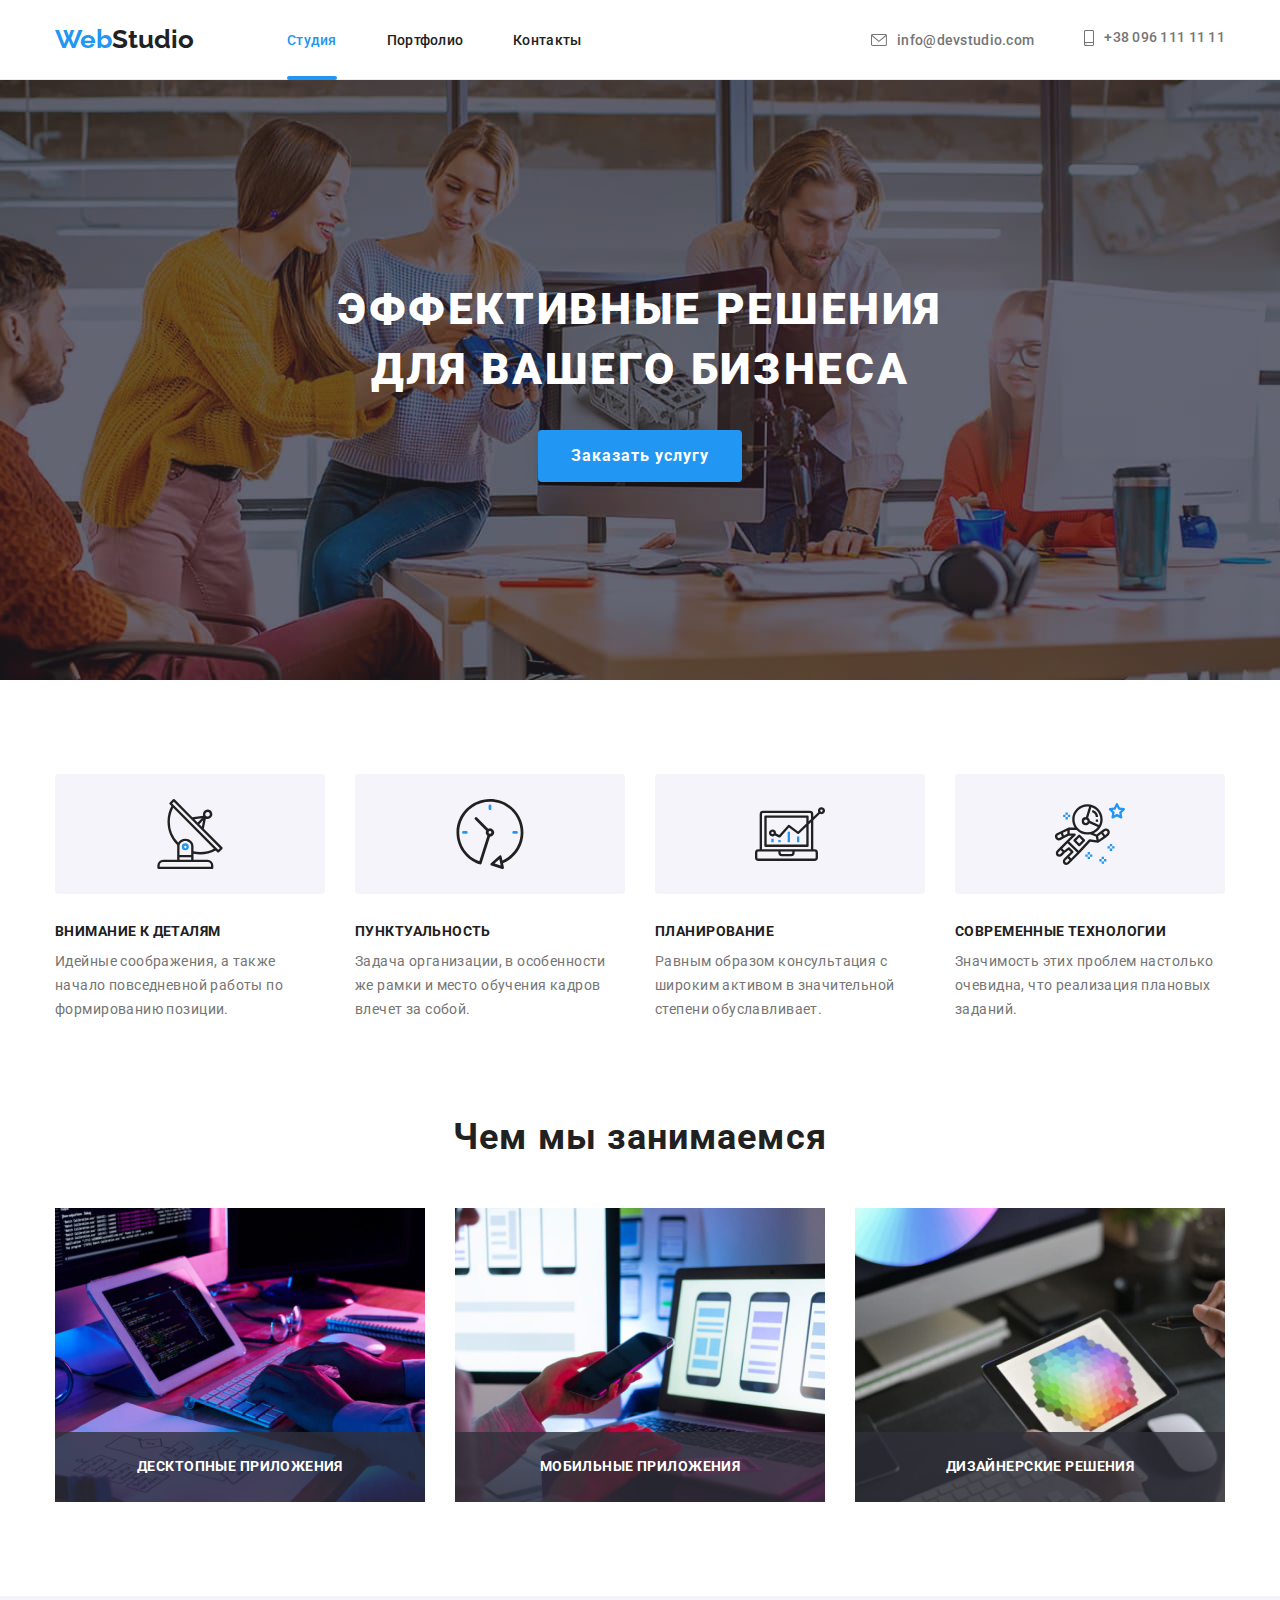
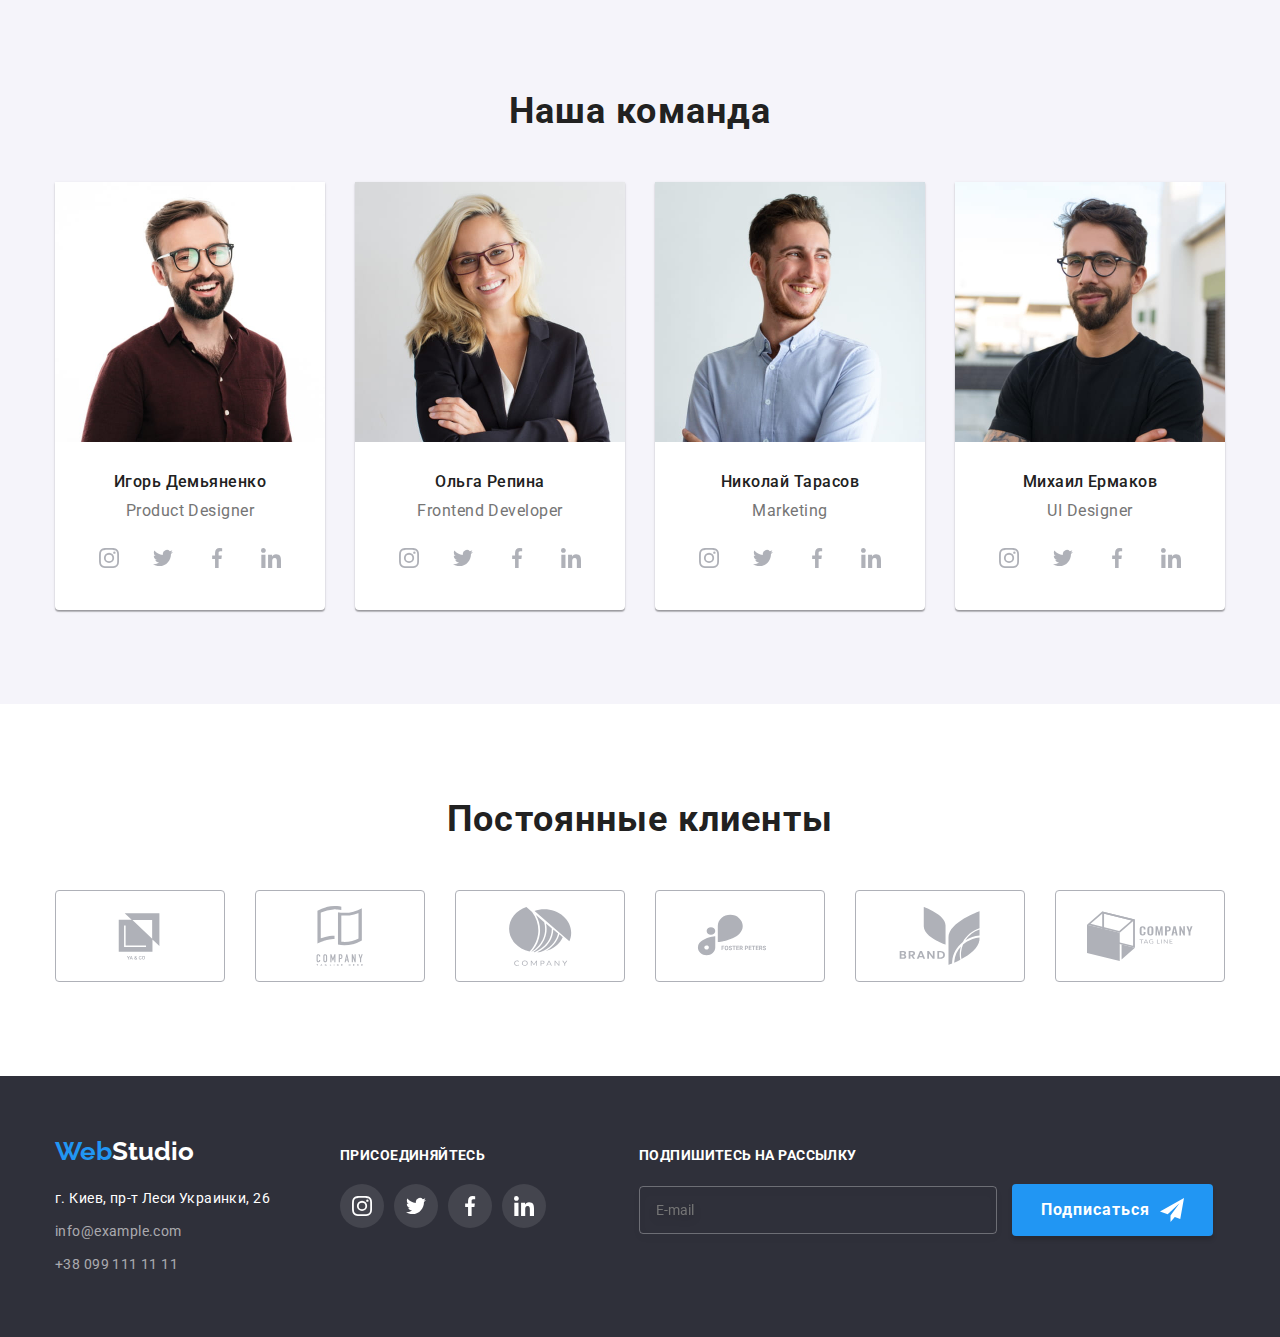
==== index.html @ 71a72a05 "Добавляет файлы предыдущей работы" ====
<!DOCTYPE html>
<html lang="ru">
  <head>
    <meta charset="UTF-8" />
    <meta http-equiv="X-UA-Compatible" content="IE=edge" />
    <meta name="viewport" content="width=device-width, initial-scale=1.0" />
    <title>webstudio</title>
    <link rel="preconnect" href="https://fonts.googleapis.com" />
    <link rel="preconnect" href="https://fonts.gstatic.com" crossorigin />
    <link
      href="https://fonts.googleapis.com/css2?family=Raleway:wght@700&family=Roboto:wght@400;500;700;900&display=swap"
      rel="stylesheet"
    />
    <link rel="stylesheet" href="./css/normalize.css" />
    <link
      rel="stylesheet"
      href="https://cdnjs.cloudflare.com/ajax/libs/modern-normalize/1.1.0/modern-normalize.min.css"
    />
    <!-- <link rel="stylesheet" href="./css/styles.css"/> -->
    <link rel="stylesheet" href="./css/main.min.css" />
  </head>
  <body>
    <!--header-->
    <header class="content">
      <div class="container main-nav">
        <nav class="menu">
          <a class="logo" href="./index.html"><span class="accent">Web</span>Studio</a>
          <ul class="menu__list">
            <li class="menu__item">
              <a href="./index.html" class="menu__link menu__link--current">Студия</a>
            </li>
            <li class="menu__item">
              <a href="./portfolio.html" class="menu__link">Портфолио</a>
            </li>
            <li class="menu__item">
              <a href="#" class="menu__link">Контакты</a>
            </li>
          </ul>
        </nav>
        <ul class="connection">
          <li class="connection__item">
            <a href="mailto:info@devstudio.com" class="connection__link">
              <svg class="connection__contact-icon" width="16px" height="12px">
                <use href="./images/sprite.svg#icon-envelope"></use>
              </svg>
              info@devstudio.com
            </a>
          </li>
          <li class="connection__item">
            <a href="tel+380961111111" class="connection__link">
              <svg class="connection__contact-icon" width="10px" height="16px">
                <use href="./images/sprite.svg#icon-smartphone"></use>
              </svg>
              +38 096 111 11 11
            </a>
          </li>
        </ul>
      </div>
    </header>
    <main>
      <!--hero-->
      <section class="section overlay">
        <h1 class="hero-title">Эффективные решения для вашего бизнеса</h1>
        <button type="button" class="button button--contained" data-modal-open>
          Заказать услугу
        </button>
      </section>
      <!--benefits-->
      <section class="section benefits">
        <div class="container">
          <h2 class="visually-hidden">Наши преимущества</h2>
          <!-- спрятан с помощью CSS-->
          <ul class="benefits__list">
            <li class="benefits__item">
              <div class="benefits__icon-container">
                <svg class="benefits__icon" width="70px" height="70px">
                  <use href="./images/sprite.svg#icon-antenna"></use>
                </svg>
              </div>
              <h3 class="benefits__achivements">Внимание к деталям</h3>
              <p class="benefits__description">
                Идейные соображения, а также начало повседневной работы по формированию позиции.
              </p>
            </li>
            <li class="benefits__item">
              <div class="benefits__icon-container">
                <svg class="benefits__icon" width="70px" height="70px">
                  <use href="./images/sprite.svg#icon-clock"></use>
                </svg>
              </div>
              <h3 class="benefits__achivements">Пунктуальность</h3>
              <p class="benefits__description">
                Задача организации, в особенности же рамки и место обучения кадров влечет за собой.
              </p>
            </li>
            <li class="benefits__item">
              <div class="benefits__icon-container">
                <svg class="benefits__icon" width="70px" height="70px">
                  <use href="./images/sprite.svg#icon-diagram"></use>
                </svg>
              </div>
              <h3 class="benefits__achivements">Планирование</h3>
              <p class="benefits__description">
                Равным образом консультация с широким активом в значительной степени обуславливает.
              </p>
            </li>
            <li class="benefits__item">
              <div class="benefits__icon-container">
                <svg class="benefits__icon" width="70px" height="70px">
                  <use href="./images/sprite.svg#icon-astronaut"></use>
                </svg>
              </div>
              <h3 class="benefits__achivements">Современные технологии</h3>
              <p class="benefits__description">
                Значимость этих проблем настолько очевидна, что реализация плановых заданий.
              </p>
            </li>
          </ul>
        </div>
      </section>
      <!--products-->
      <section class="section services">
        <div class="container">
          <h2 class="head-title">Чем мы занимаемся</h2>
          <ul class="services__list">
            <li class="services__item">
              <div class="services__thumb">
                <img
                  src="./images/development.jpg"
                  alt="Десктопные приложения"
                  width="370"
                  height="294"
                />
                <div class="services__overlay">
                  <p class="services__name">Десктопные приложения</p>
                </div>
              </div>
            </li>
            <li class="services__item">
              <div class="services__thumb">
                <img
                  src="./images/filling.jpg"
                  alt="Мобильные приложения"
                  width="370"
                  height="294"
                />
                <div class="services__overlay">
                  <p class="services__name">Мобильные приложения</p>
                </div>
              </div>
            </li>
            <li class="services__item">
              <div class="services__thumb">
                <img
                  src="./images/design.jpg"
                  alt="Дизайнерские решения"
                  width="370"
                  height="294"
                />
                <div class="services__overlay">
                  <p class="services__name">Дизайнерские решения</p>
                </div>
              </div>
            </li>
          </ul>
        </div>
      </section>
      <!--team-->
      <section class="section section--gray-background">
        <div class="container">
          <h2 class="head-title">Наша команда</h2>
          <ul class="team">
            <li class="team__item">
              <img
                class="team__photo"
                src="./images/igor_demyanenko.jpg"
                alt="Игорь Демьяненко"
                width="270"
                height="260"
              />
              <div class="team__card-information">
                <h3 class="team__member">Игорь Демьяненко</h3>
                <p lang="en" class="team__profession">Product Designer</p>
                <ul class="team__social-links-list">
                  <li class="team__card-social-link">
                    <a class="team__personal-social-links" href="#">
                      <svg class="team__link-icon" width="20px" height="20px">
                        <use href="./images/sprite.svg#icon-instagram"></use>
                      </svg>
                    </a>
                  </li>
                  <li class="team__card-social-link">
                    <a class="team__personal-social-links" href="#">
                      <svg class="team__link-icon" width="20px" height="20px">
                        <use href="./images/sprite.svg#icon-twitter"></use>
                      </svg>
                    </a>
                  </li>
                  <li class="team__card-social-link">
                    <a class="team__personal-social-links" href="#">
                      <svg class="team__link-icon" width="20px" height="20px">
                        <use href="./images/sprite.svg#icon-facebook"></use>
                      </svg>
                    </a>
                  </li>
                  <li class="team__card-social-link">
                    <a class="team__personal-social-links" href="#">
                      <svg class="team__link-icon" width="20px" height="20px">
                        <use href="./images/sprite.svg#icon-linkedin"></use>
                      </svg>
                    </a>
                  </li>
                </ul>
              </div>
            </li>
            <li class="team__item">
              <img
                class="team__photo"
                src="./images/olga_repina.jpg"
                alt="Ольга Репина"
                width="270"
                height="260"
              />
              <div class="team__card-information">
                <h3 class="team__member">Ольга Репина</h3>
                <p lang="en" class="team__profession">Frontend Developer</p>
                <ul class="team__social-links-list">
                  <li class="team__card-social-link">
                    <a class="team__personal-social-links" href="#">
                      <svg class="team__link-icon" width="20px" height="20px">
                        <use href="./images/sprite.svg#icon-instagram"></use>
                      </svg>
                    </a>
                  </li>
                  <li class="team__card-social-link">
                    <a class="team__personal-social-links" href="#">
                      <svg class="team__link-icon" width="20px" height="20px">
                        <use href="./images/sprite.svg#icon-twitter"></use>
                      </svg>
                    </a>
                  </li>
                  <li class="team__card-social-link">
                    <a class="team__personal-social-links" href="#">
                      <svg class="team__link-icon" width="20px" height="20px">
                        <use href="./images/sprite.svg#icon-facebook"></use>
                      </svg>
                    </a>
                  </li>
                  <li class="team__card-social-link">
                    <a class="team__personal-social-links" href="#">
                      <svg class="team__link-icon" width="20px" height="20px">
                        <use href="./images/sprite.svg#icon-linkedin"></use>
                      </svg>
                    </a>
                  </li>
                </ul>
              </div>
            </li>
            <li class="team__item">
              <img
                class="team__photo"
                src="./images/nikolay_tarasov.jpg"
                alt="Николай Тарасов"
                width="270"
                height="260"
              />
              <div class="team__card-information">
                <h3 class="team__member">Николай Тарасов</h3>
                <p lang="en" class="team__profession">Marketing</p>
                <ul class="team__social-links-list">
                  <li class="team__card-social-link">
                    <a class="team__personal-social-links" href="#">
                      <svg class="team__link-icon" width="20px" height="20px">
                        <use href="./images/sprite.svg#icon-instagram"></use>
                      </svg>
                    </a>
                  </li>
                  <li class="team__card-social-link">
                    <a class="team__personal-social-links" href="#">
                      <svg class="team__link-icon" width="20px" height="20px">
                        <use href="./images/sprite.svg#icon-twitter"></use>
                      </svg>
                    </a>
                  </li>
                  <li class="team__card-social-link">
                    <a class="team__personal-social-links" href="#">
                      <svg class="team__link-icon" width="20px" height="20px">
                        <use href="./images/sprite.svg#icon-facebook"></use>
                      </svg>
                    </a>
                  </li>
                  <li class="team__card-social-link">
                    <a class="team__personal-social-links" href="#">
                      <svg class="team__link-icon" width="20px" height="20px">
                        <use href="./images/sprite.svg#icon-linkedin"></use>
                      </svg>
                    </a>
                  </li>
                </ul>
              </div>
            </li>
            <li class="team__item">
              <img
                class="team__photo"
                src="./images/mihail_ermakov.jpg"
                alt="Михаил Ермаков"
                width="270"
                height="260"
              />
              <div class="team__card-information">
                <h3 class="team__member">Михаил Ермаков</h3>
                <p lang="en" class="team__profession">UI Designer</p>
                <ul class="team__social-links-list">
                  <li class="team__card-social-link">
                    <a class="team__personal-social-links" href="#">
                      <svg class="team__link-icon" width="20px" height="20px">
                        <use href="./images/sprite.svg#icon-instagram"></use>
                      </svg>
                    </a>
                  </li>
                  <li class="team__card-social-link">
                    <a class="team__personal-social-links" href="#">
                      <svg class="team__link-icon" width="20px" height="20px">
                        <use href="./images/sprite.svg#icon-twitter"></use>
                      </svg>
                    </a>
                  </li>
                  <li class="team__card-social-link">
                    <a class="team__personal-social-links" href="#">
                      <svg class="team__link-icon" width="20px" height="20px">
                        <use href="./images/sprite.svg#icon-facebook"></use>
                      </svg>
                    </a>
                  </li>
                  <li class="team__card-social-link">
                    <a class="team__personal-social-links" href="#">
                      <svg class="team__link-icon" width="20px" height="20px">
                        <use href="./images/sprite.svg#icon-linkedin"></use>
                      </svg>
                    </a>
                  </li>
                </ul>
              </div>
            </li>
          </ul>
        </div>
      </section>
      <section class="section">
        <div class="container">
          <h2 class="head-title">Постоянные клиенты</h2>
          <ul class="clients-list">
            <li class="client">
              <a class="client__link" href="#">
                <svg class="client__icon" width="106px" height="60px">
                  <use href="./images/sprite.svg#icon-yaco-logo"></use>
                </svg>
              </a>
            </li>
            <li class="client">
              <a class="client__link" href="#">
                <svg class="client__icon" width="106px" height="60px">
                  <use href="./images/sprite.svg#icon-tagline-here-logo"></use>
                </svg>
              </a>
            </li>
            <li class="client">
              <a class="client__link" href="#">
                <svg class="client__icon" width="106px" height="60px">
                  <use href="./images/sprite.svg#icon-company-logo"></use>
                </svg>
              </a>
            </li>
            <li class="client">
              <a class="client__link" href="#">
                <svg class="client__icon" width="106px" height="60px">
                  <use href="./images/sprite.svg#icon-foster-logo"></use>
                </svg>
              </a>
            </li>
            <li class="client">
              <a class="client__link" href="#">
                <svg class="client__icon" width="106px" height="60px">
                  <use href="./images/sprite.svg#icon-brand-logo"></use>
                </svg>
              </a>
            </li>
            <li class="client">
              <a class="client__link" href="#">
                <svg class="client__icon" width="106px" height="60px">
                  <use href="./images/sprite.svg#icon-tag-line-logo"></use>
                </svg>
              </a>
            </li>
          </ul>
        </div>
      </section>
    </main>
    <!--footer-->
    <footer class="total-footer-background">
      <div class="container footer">
        <div>
          <a class="logo footer__logo" href="./index.html"><span class="accent">Web</span>Studio</a>
          <address>
            <ul class="contacts">
              <li class="contacts__item">
                <a
                  class="contacts__location"
                  href="https://www.google.com/maps/place/бул.+Леси+Украинки,+26,+Киев"
                  target="_blank"
                  rel="noreferrer noopener nofollow"
                  >г. Киев, пр-т Леси Украинки, 26</a
                >
              </li>
              <li class="contacts__item">
                <a class="contacts__mail-tel" href="mailto:info@example.com">info@example.com</a>
              </li>
              <li class="contacts__item">
                <a class="contacts__mail-tel" href="tel:+380991111111">+38 099 111 11 11</a>
              </li>
            </ul>
          </address>
        </div>
        <div class="join">
          <p class="footer-text-title">присоединяйтесь</p>
          <ul class="links-list">
            <li class="links-list__item">
              <a class="links-list__link" href="#">
                <svg class="links-list__icon" width="20px" height="20px">
                  <use href="./images/sprite.svg#icon-instagram"></use>
                </svg>
              </a>
            </li>
            <li class="links-list__item">
              <a class="links-list__link" href="#">
                <svg class="links-list__icon" width="20px" height="20px">
                  <use href="./images/sprite.svg#icon-twitter"></use>
                </svg>
              </a>
            </li>
            <li class="links-list__item">
              <a class="links-list__link" href="#">
                <svg class="links-list__icon" width="20px" height="20px">
                  <use href="./images/sprite.svg#icon-facebook"></use>
                </svg>
              </a>
            </li>
            <li class="links-list__item">
              <a class="links-list__link" href="#">
                <svg class="links-list__icon" width="20px" height="20px">
                  <use href="./images/sprite.svg#icon-linkedin"></use>
                </svg>
              </a>
            </li>
          </ul>
        </div>
        <div class="footer-form">
          <p class="footer-text-title footer-form__footer-text-title">Подпишитесь на рассылку</p>
          <input class="footer-form__input-email" type="email" name="email" placeholder="E-mail" />
          <button class="button button--contained footer-form_button--contained" type="submit">
            Подписаться
            <svg class="button__icon" width="24px" height="24px">
              <use href="./images/sprite.svg#icon-subscribe-send"></use>
            </svg>
          </button>
        </div>
      </div>
    </footer>
    <div class="backdrop is-hidden" data-modal>
      <div class="modal">
        <button class="close" type="button" data-modal-close>
          <svg class="close__cross-icon" width="18px" height="18px">
            <use href="./images/sprite.svg#icon-close"></use>
          </svg>
        </button>
        <form class="form" autocomplete="off">
          <p class="form__title">Оставьте свои данные, мы вам перезвоним</p>
          <ul>
            <li class="form__item">
              <label class="form__label" for="name">Имя</label>
              <div class="form__input-container">
                <input
                  class="form__input-text"
                  type="text"
                  name="name"
                  id="name"
                  required
                  minlength="2"
                />
                <span class="form__input-span">
                  <svg class="form__input-icon" width="18px" height="18px">
                    <use href="./images/sprite.svg#icon-person-input"></use>
                  </svg>
                </span>
              </div>
            </li>
            <li class="form__item">
              <label class="form__label" for="tel">Телефон</label>
              <div class="form__input-container">
                <input class="form__input-text" type="tel" name="tel" id="tel" required />
                <span class="form__input-span">
                  <svg class="form__input-icon" width="18px" height="18px">
                    <use href="./images/sprite.svg#icon-phone-input"></use>
                  </svg>
                </span>
              </div>
            </li>
            <li class="form__item">
              <label class="form__label" for="mail">Почта</label>
              <div class="form__input-container">
                <input class="form__input-text" type="email" name="mail" id="mail" />
                <span class="form__input-span">
                  <svg class="form__input-icon" width="18px" height="18px">
                    <use href="./images/sprite.svg#icon-email-input"></use>
                  </svg>
                </span>
              </div>
            </li>
          </ul>
          <label class="form__label" for="comment">Комментарий</label>
          <textarea
            class="form__comment-place"
            name="comment"
            id="comment"
            placeholder="Введите текст"
            rows="10"
          ></textarea>
          <label class="form__agree-text">
            <input class="form__agree-checkbox" type="checkbox" name="agree" value="agree" />
            <span class="form__checkbox-icon"></span>
            Соглашаюсь с рассылкой и принимаю&nbsp;<a class="policy" href="#">Условия договора</a>
          </label>
          <button class="button button--contained form__button" type="submit">Отправить</button>
        </form>
      </div>
    </div>
    <script src="./js/modal.js"></script>
  </body>
</html>
---- css/main.min.css ----
:root{--primery-color: #212121;--secondary-color: #757575;--accent-color: #2196F3;--accent-color-hover: #188CE8;--light-color: #FFFFFF;--backgound-gray-color: #F5F4FA;--link-client-color: #AFB1B8;--image-border: 1px solid #EEEEEE;--primery-font: "Roboto", sans-serif;--secondary-font: "Raleway", sans-serif;--normal-font: 400;--medium-font: 500;--bolt-font: 700;--bolder-font: 900;--primary-font-size: 14px;--secondary-font-size: 16px}body{background-color:var(--light-color);font-size:var(--primary-font-size);color:var(--primery-color);font-family:var(--primery-font);letter-spacing:0,3em}img{display:block;max-width:100%}button{cursor:pointer}ul,ol{list-style:none;margin-top:0;margin-bottom:0;padding-left:0}h1,h2,h3,h4,h5,p{margin-top:0;margin-bottom:0}.section{padding-top:94px;padding-bottom:94px}.container{margin-left:auto;margin-right:auto;width:1200px;padding-left:15px;padding-right:15px}.visually-hidden{position:absolute;white-space:nowrap;width:1px;height:1px;overflow:hidden;border:0;padding:0;clip:rect(0 0 0 0);-webkit-clip-path:inset(50%);clip-path:inset(50%);margin:-1px}.content{padding-top:24px;padding-bottom:24px;border-bottom:1px solid #ececec}.logo{margin-right:93px;color:var(--primery-color);font-family:var(--secondary-font);font-size:26px;font-weight:var(--bolt-font);line-height:1.19;text-decoration:none;letter-spacing:.03}.accent{color:var(--accent-color)}.main-nav{display:flex;align-items:center}.menu{display:flex;align-items:center}.menu__list{display:flex}.menu__list .menu__item:not(:last-child){margin-right:50px}.menu__link{position:relative;color:var(--primery-color);font-weight:var(--medium-font);text-decoration:none;line-height:1.14;letter-spacing:.02em;padding-top:32px;padding-bottom:32px;bottom:-1px;transition:color 250ms cubic-bezier(0.4, 0, 0.2, 1)}.menu__link--current{color:var(--accent-color)}.menu__link--current::after{content:"";position:absolute;left:0;bottom:0;display:block;width:100%;height:4px;border-radius:2px;background-color:var(--accent-color)}.menu__link:hover,.menu__link:focus{color:var(--accent-color)}.connection{display:flex;align-items:baseline;margin-left:auto}.connection__contact-icon{fill:currentColor;margin-right:10px}.connection__contact-icon:hover,.connection__contact-icon:focus{fill:currentColor}.connection__item:last-child{margin-left:50px}.connection__link{display:flex;align-items:center;color:var(--secondary-color);font-weight:var(--medium-font);line-height:1.14;letter-spacing:.02em;text-decoration:none;transition:color 250ms cubic-bezier(0.4, 0, 0.2, 1)}.connection__link:hover,.connection__link:focus{color:var(--accent-color)}.section.overlay{max-width:1600px;height:600px;margin-left:auto;margin-right:auto;background-color:#2f303a;text-align:center;padding-top:200px;padding-bottom:200px;background-image:linear-gradient(to right, rgba(47, 48, 58, 0.4), rgba(47, 48, 58, 0.4)),url(../images/background-hero-img.jpg);background-repeat:no-repeat;background-position:center}.hero-title{width:696px;margin-left:auto;margin-right:auto;margin-top:0;margin-bottom:30px;color:var(--light-color);font-weight:var(--bolder-font);font-size:44px;font-family:var(--primery-font);line-height:1.36;letter-spacing:.06em;text-transform:uppercase}.button{font-family:inherit;border:1px solid rgba(0,0,0,0);transition:background-color 250ms cubic-bezier(0.4, 0, 0.2, 1),box-shadow 250ms cubic-bezier(0.4, 0, 0.2, 1),color 250ms cubic-bezier(0.4, 0, 0.2, 1)}.button--contained{display:block;padding:10px 32px;margin-left:auto;margin-right:auto;min-width:200px;color:var(--light-color);background-color:var(--accent-color);font-weight:var(--bolt-font);font-size:var(--secondary-font-size);line-height:1.88;letter-spacing:.06em;cursor:pointer;text-align:center;border-radius:4px;box-shadow:0px 4px 4px rgba(0,0,0,.15)}.button--contained:hover,.button--contained:focus{background-color:var(--accent-color-hover)}.benefits__list{display:flex}.benefits__item:not(:last-child){margin-right:30px}.benefits__icon-container{display:flex;justify-content:center;align-items:center;width:270px;height:120px;background-color:var(--backgound-gray-color);margin-bottom:30px;border-radius:4px}.benefits__achivements{margin-top:0;margin-bottom:10px;font-weight:var(--bolt-font);font-size:var(--primary-font-size);line-height:1.14;letter-spacing:.03em;text-transform:uppercase}.benefits__description{margin-top:0;margin-bottom:0;color:var(--secondary-color);font-weight:var(--normal-font);font-size:var(--primary-font-size);line-height:1.71;letter-spacing:.03em}.section.services{padding-top:0}.head-title{margin-top:0;margin-bottom:50px;font-weight:var(--bolt-font);font-size:36px;line-height:1.17;text-align:center;letter-spacing:.03em}.services__list{display:flex}.services__list .services__item:not(:last-child){margin-right:30px}.services__thumb{position:relative}.services__overlay{position:absolute;transform-origin:bottom center;bottom:0;width:370px;height:70px;background-color:rgba(47,48,58,.8)}.services__name{margin-top:27px;margin-bottom:27px;font-weight:var(--bolt-font);font-size:var(--primary-font-size);line-height:1.14;text-align:center;letter-spacing:.03em;text-transform:uppercase;color:var(--light-color)}.section--gray-background{background-color:var(--backgound-gray-color)}.team{display:flex}.team__item{width:270px;text-align:center;background-color:var(--light-color);box-shadow:0px 1px 3px rgba(0,0,0,.12),0px 1px 1px rgba(0,0,0,.14),0px 2px 1px rgba(0,0,0,.2);border-radius:0px 0px 4px 4px}.team__item:not(:last-child){margin-right:30px}.team__photo{margin-top:0;margin-bottom:0}.team__card-information{padding-top:30px;padding-bottom:30px}.team__member{margin-top:0;margin-bottom:10px;font-weight:var(--medium-font);font-size:var(--secondary-font-size);line-height:1.19;letter-spacing:.03em}.team__profession{margin-top:0;margin-bottom:16px;color:var(--secondary-color);font-weight:var(--normal-font);font-size:var(--secondary-font-size);line-height:1.19;letter-spacing:.03em}.team__social-links-list{display:flex;align-items:center;justify-content:center;gap:10px}.team__card-social-link{width:44px;height:44px;border-radius:50%}.team__personal-social-links{display:flex;justify-content:center;align-items:center;text-decoration:none;color:var(--link-client-color);width:100%;height:100%;border-radius:50%;transition:background-color 250ms cubic-bezier(0.4, 0, 0.2, 1),color 250ms cubic-bezier(0.4, 0, 0.2, 1)}.team__personal-social-links:hover,.team__personal-social-links:focus{color:var(--light-color);background-color:var(--accent-color)}.team__link-icon{fill:currentColor}.clients-list{display:flex;justify-content:center;align-items:center}.client{width:170px;height:92px}.client:not(:last-child){margin-right:30px}.client__link{display:flex;align-items:center;justify-content:center;color:var(--link-client-color);width:100%;height:100%;border:1px solid currentColor;border-radius:4px;transition:color 250ms cubic-bezier(0.4, 0, 0.2, 1),border 250ms cubic-bezier(0.4, 0, 0.2, 1)}.client__link:hover,.client__link:focus{color:var(--accent-color);border-color:currentColor}.client__icon{fill:currentColor}.footer__logo{display:inline-block;margin-bottom:20px;margin-right:0px;color:var(--light-color);font-family:var(--secondary-font);font-size:26px;font-weight:700;line-height:1.19;text-decoration:none;letter-spacing:.03}.total-footer-background{background-color:#2f303a;padding-top:60px;padding-bottom:60px}.footer{display:flex;align-items:baseline}.contacts{display:inline-block}.contacts__item{display:block;margin-top:0}.contacts__item:not(:last-child){margin-bottom:9px}.contacts__location{color:#fff;font-style:normal;font-weight:var(--normal-font);font-size:var(--primary-font-size);line-height:1.71;letter-spacing:.03em;text-decoration:none;transition:color 250ms cubic-bezier(0.4, 0, 0.2, 1)}.contacts__location:hover,.contacts__location:focus{color:var(--accent-color)}.contacts__mail-tel{color:rgba(255,255,255,.6);font-style:normal;font-weight:var(--normal-font);font-size:var(--primary-font-size);line-height:1.71;letter-spacing:.03em;text-decoration:none;transition:color 250ms cubic-bezier(0.4, 0, 0.2, 1)}.contacts__mail-tel:hover,.contacts__mail-tel:focus{color:var(--accent-color)}.join{margin-left:70px}.footer-text-title{font-family:var(--primery-font);font-weight:var(--bolt-font);font-size:var(--primary-font-size);line-height:1.14;letter-spacing:.03em;text-transform:uppercase;color:#fff;margin-top:0;margin-bottom:20px}.links-list{display:flex;gap:10px}.links-list__item{width:44px;height:44px}.links-list__link{display:flex;justify-content:center;align-items:center;width:100%;height:100%;text-decoration:none;color:var(--light-color);background-color:rgba(255,255,255,.1);border-radius:50%;transition:background-color 250ms cubic-bezier(0.4, 0, 0.2, 1)}.links-list__link:hover,.links-list__link:focus{background-color:var(--accent-color)}.links-list__icon{fill:currentColor}.footer-form{margin-left:93px}.footer-form__input-email{width:358px;padding:15px 16px;background:rgba(0,0,0,0);border:1px solid rgba(255,255,255,.3);filter:drop-shadow(0px 4px 4px rgba(0, 0, 0, 0.15));border-radius:4px;color:var(--light-color)}.footer-form_button--contained{display:inline-flex;align-items:center;margin-left:12px;padding:10px 28px}.button__icon{margin-left:10px;fill:var(--light-color)}.backdrop{position:fixed;top:0;left:0;width:100%;height:100%;background-color:rgba(0,0,0,.2);opacity:1;transition:opacity 250ms cubic-bezier(0.4, 0, 0.2, 1),visibility 250ms cubic-bezier(0.4, 0, 0.2, 1)}.backdrop.is-hidden{opacity:0;pointer-events:none;visibility:hidden}.modal{position:absolute;top:50%;left:50%;width:528px;background:var(--light-color);box-shadow:0px 1px 3px rgba(0,0,0,.12),0px 1px 1px rgba(0,0,0,.14),0px 2px 1px rgba(0,0,0,.2);border-radius:4px;padding:40px;transform:translate(-50%, -50%) scale(1);transition:transform 250ms cubic-bezier(0.4, 0, 0.2, 1)}.backdrop.is-hidden .modal{transform:translate(-50%, -50%) scale(1.1)}.close{position:absolute;top:8px;right:8px;width:30px;height:30px;border:1px solid rgba(0,0,0,.1);border-radius:50%;background-color:var(--light-color);cursor:pointer}.close__cross-icon{position:absolute;top:50%;left:50%;transform:translate(-50%, -50%);fill:#000;transition:fill 250ms cubic-bezier(0.4, 0, 0.2, 1)}.close:hover .close__cross-icon,.close:focus .close__cross-icon{fill:var(--accent-color)}.form__title{font-weight:var(--bolt-font);font-size:20px;line-height:1.15;text-align:center;letter-spacing:.03em;color:var(--primery-color);margin-bottom:12px}.form__item{display:flex;flex-direction:column;margin-bottom:10px}.form__label{display:block;font-weight:var(--normal-font);font-size:12px;line-height:1.17;letter-spacing:.01em;color:var(--secondary-color);margin-bottom:4px}.form__input-container{position:relative}.form__input-text{padding:12px 42px;width:100%;border:1px solid rgba(33,33,33,.2);border-radius:4px;transition:border 250ms cubic-bezier(0.4, 0, 0.2, 1);font-size:var(--secondary-font-size);color:var(--primery-color)}.form__input-text:focus{border:1px solid var(--accent-color);outline:none}.form__input-span{transition:fill 250ms cubic-bezier(0.4, 0, 0.2, 1)}.form__input-text:focus+.form__input-span{fill:var(--accent-color)}.form__input-icon{position:absolute;top:50%;left:12px;transform:translate(0, -50%)}.form__comment-place{resize:none;width:100%;margin-bottom:20px;border:1px solid rgba(33,33,33,.2);border-radius:4px;padding:12px 16px;transition:border 250ms cubic-bezier(0.4, 0, 0.2, 1);font-size:var(--secondary-font-size);color:var(--primery-color)}.form__comment-place:focus{border:1px solid var(--accent-color);outline:none}.form__comment-place::-moz-placeholder{font-size:12px;line-height:1.16;letter-spacing:.01em;color:rgba(117,117,117,.5)}.form__comment-place:-ms-input-placeholder{font-size:12px;line-height:1.16;letter-spacing:.01em;color:rgba(117,117,117,.5)}.form__comment-place::placeholder{font-size:12px;line-height:1.16;letter-spacing:.01em;color:rgba(117,117,117,.5)}.form__agree-text{display:inline-flex;align-items:center;margin-bottom:30px}.form__agree-checkbox{position:absolute;width:1px;height:1px;margin:-1px;border:0;padding:0;clip:rect(0 0 0 0);overflow:hidden}.form__checkbox-icon{display:inline-block;margin-right:8px;width:16px;height:15px;background-image:url(../images/uncheck.svg)}.form__agree-checkbox:checked+.form__checkbox-icon{background-image:url(../images/check.svg)}.form__agree-checkbox:focus+.form__checkbox-icon{outline:2px solid #2196f3;transition:outline 250ms cubic-bezier(0.4, 0, 0.2, 1)}.form__agree-text{font-size:14px;line-height:1.71;letter-spacing:.03em;color:var(--secondary-color)}.policy{color:#2196f3}.form__button{padding:10px 55px}.filter{display:flex;justify-content:center;margin-bottom:50px}.filter__item:not(:last-child){margin-right:8px}.filter__button{padding:6px 22px;border-radius:4px;color:var(--primery-color);background-color:var(--backgound-gray-color);font-family:var(--primery-font);font-weight:var(--medium-font);font-size:var(--secondary-font-size);line-height:1.62;text-align:center;letter-spacing:.03em;cursor:pointer}.filter__button:hover,.filter__button:focus{color:var(--light-color);background-color:var(--accent-color);box-shadow:0px 3px 1px rgba(0,0,0,.1),0px 1px 2px rgba(0,0,0,.08),0px 2px 2px rgba(0,0,0,.12)}.card-set{display:flex;flex-wrap:wrap;margin-top:-30px;margin-left:-30px}.card-set__item{flex-basis:calc(33.3333333333% - 30px);margin-left:30px;margin-top:30px}.card{display:block;text-decoration:none;color:var(--primery-color);transition:box-shadow 250ms cubic-bezier(0.4, 0, 0.2, 1)}.card:hover,.card:focus{box-shadow:0px 1px 1px rgba(0,0,0,.12),0px 4px 4px rgba(0,0,0,.06),1px 4px 6px rgba(0,0,0,.16)}.card__thumb{position:relative;overflow:hidden}.card__image{margin-top:0;margin-bottom:0px}.card__overlay{position:absolute;top:0;left:0;width:100%;height:100%;background-color:rgba(33,150,243,.9);transform:translateY(100%);transition:transform 250ms cubic-bezier(0.4, 0, 0.2, 1)}.card:hover .card__overlay,.card:focus .card__overlay{transform:translateY(0%)}.card__text{position:absolute;width:322px;top:50%;left:50%;transform:translate(-50%, -50%);margin-top:0;margin-bottom:0;font-weight:var(--normal-font);font-size:18px;line-height:1.56;letter-spacing:.03em;color:var(--light-color)}.card__content{padding:20px 24px;border-bottom:var(--image-border);border-right:var(--image-border);border-left:var(--image-border)}.card__project-title{margin-top:0;margin-bottom:4px;font-size:18px;font-weight:var(--bolt-font);line-height:2;letter-spacing:.06em}.card__project-description{margin-top:0;margin-bottom:0;color:var(--secondary-color);font-weight:var(--normal-font);font-size:var(--secondary-font-size);line-height:1.88;letter-spacing:.03em}/*# sourceMappingURL=main.min.css.map */
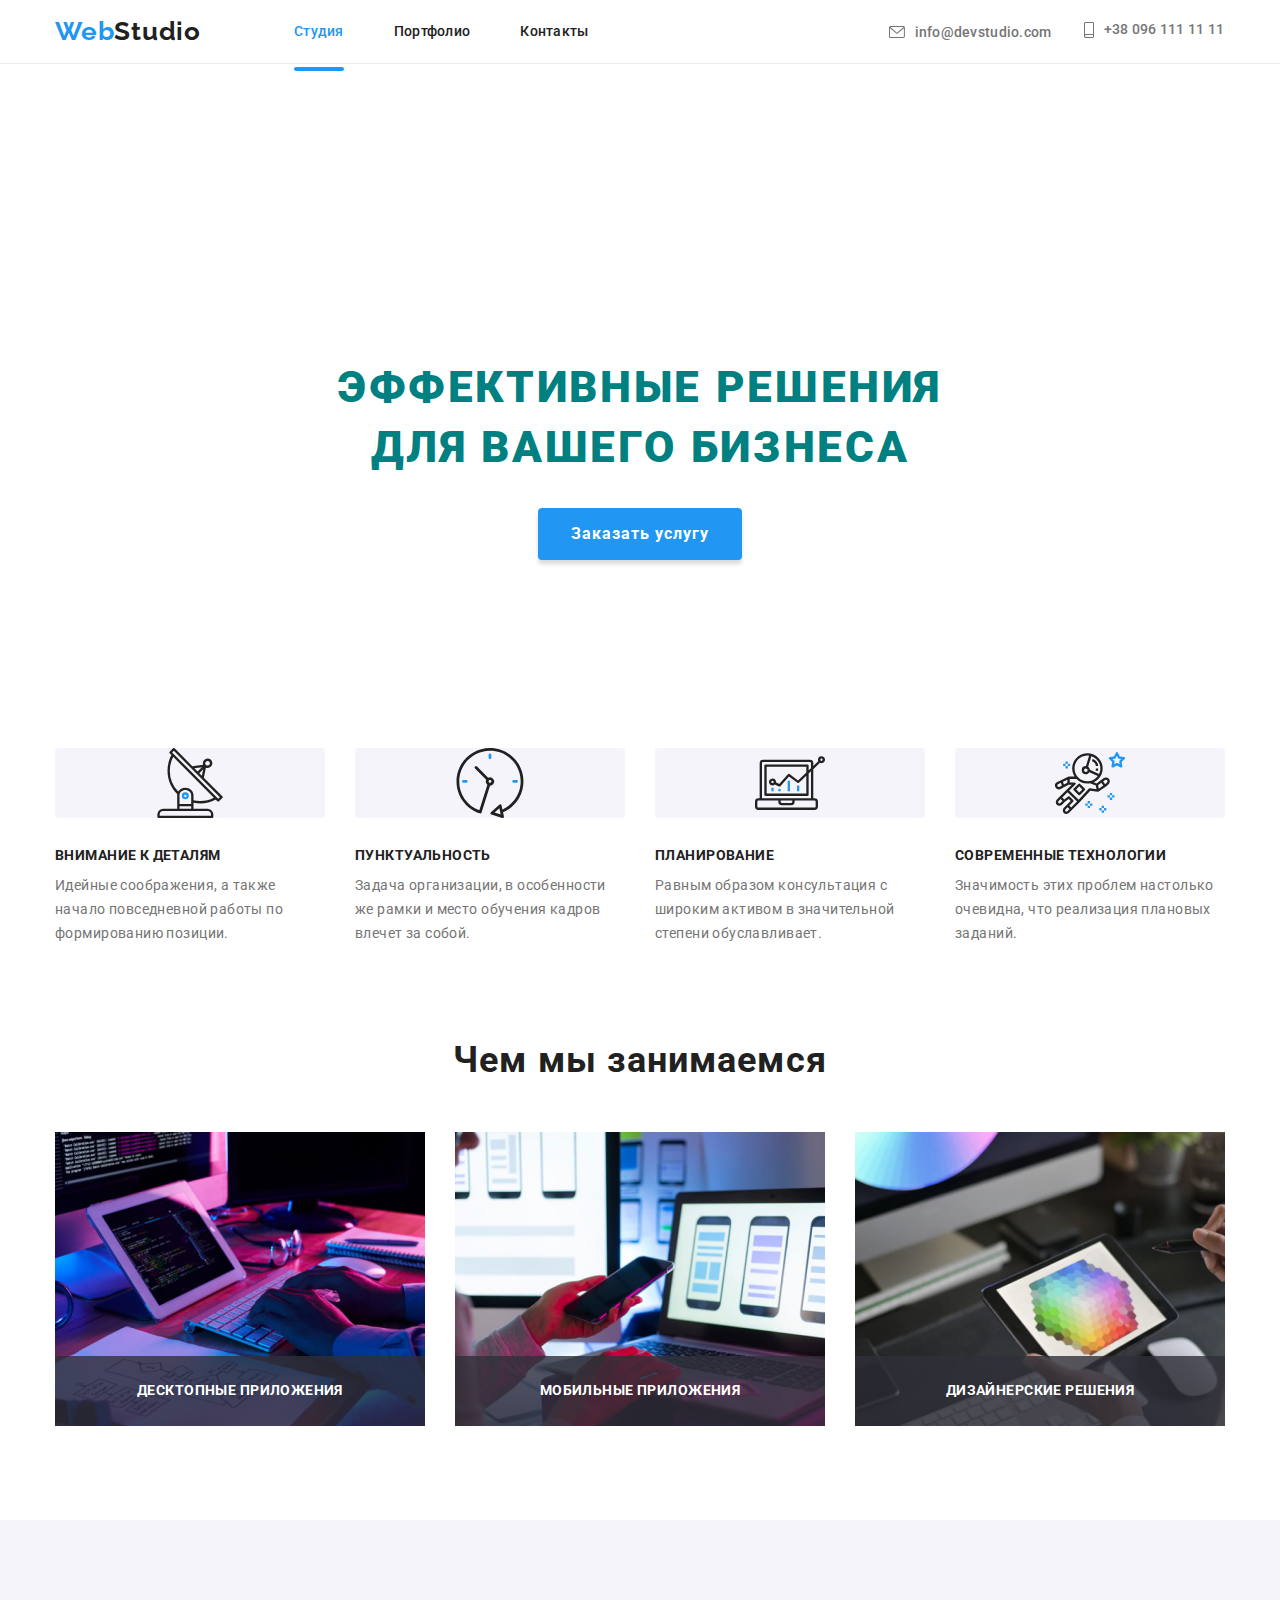
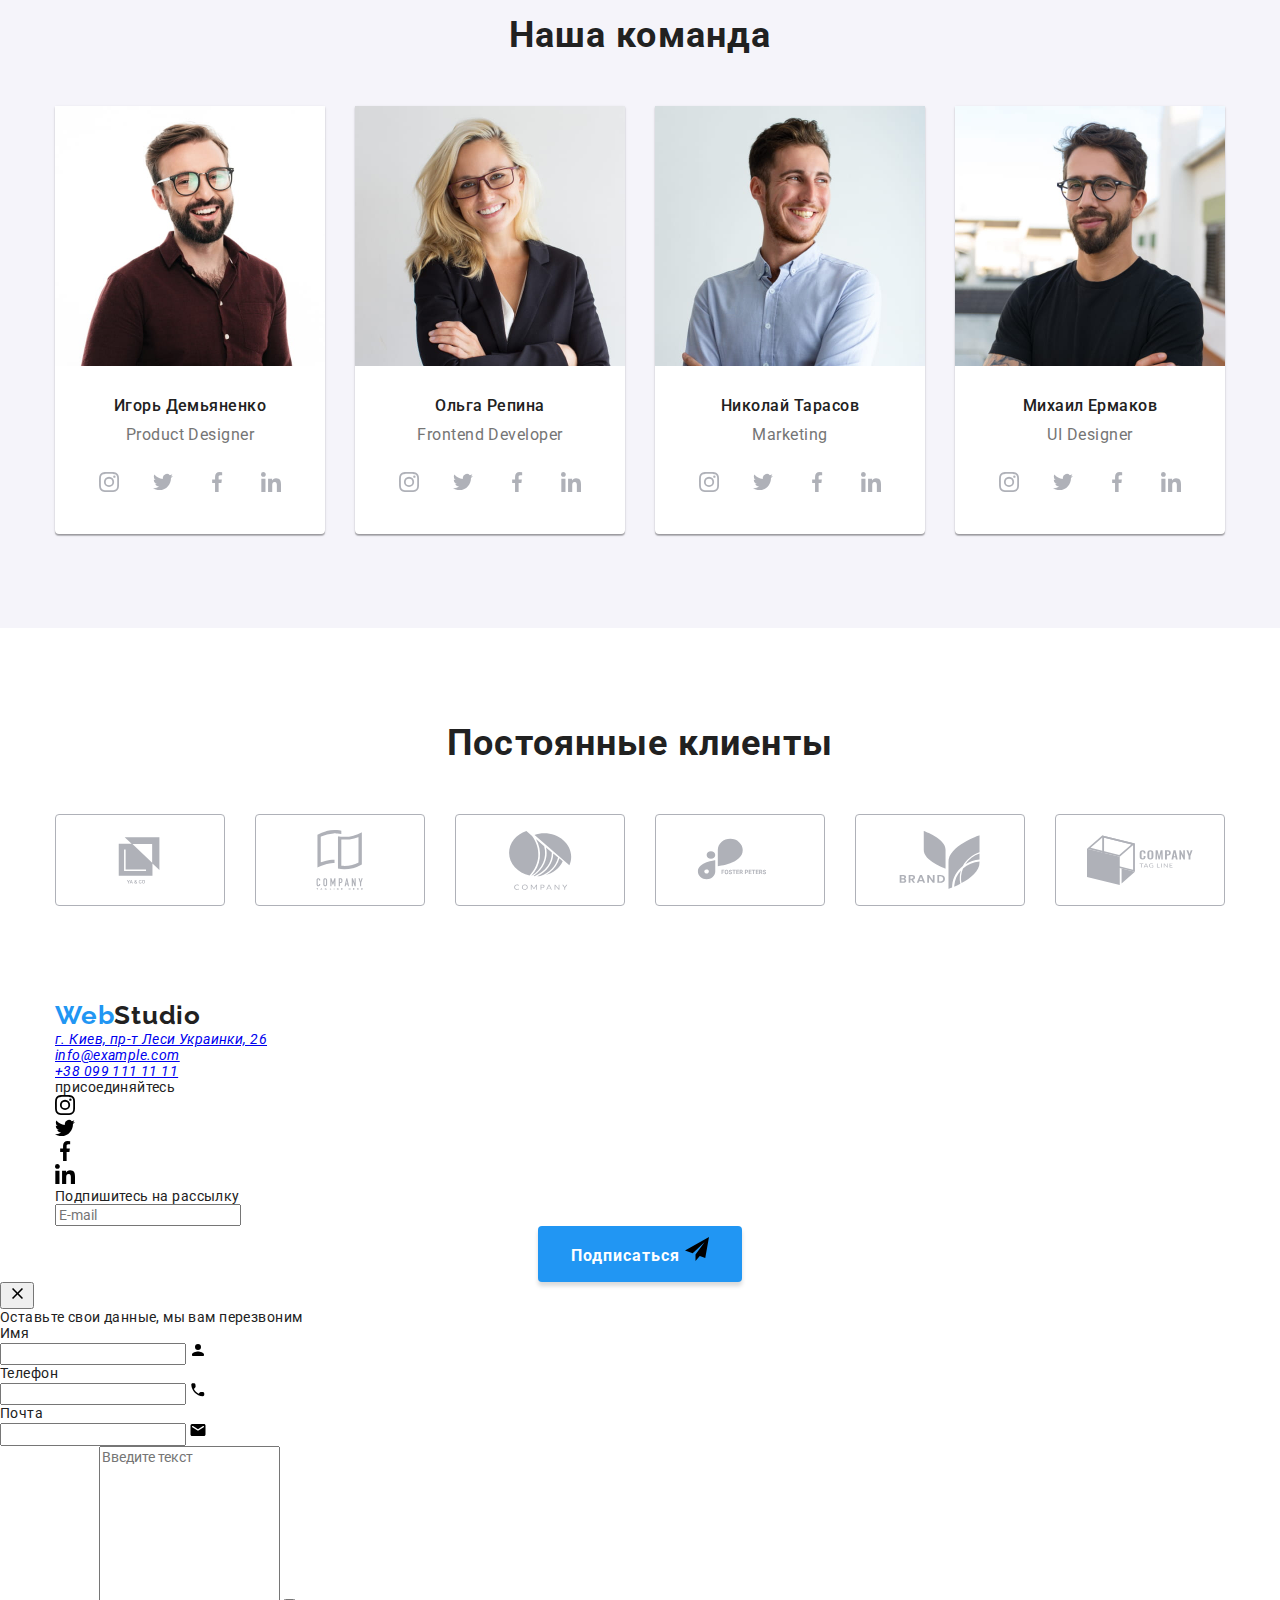
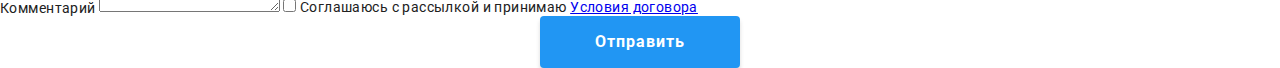
==== commit 61260252: "Переделывает под адаптив секцию Клиенты" ====
--- a/index.html
+++ b/index.html
@@ -16,45 +16,72 @@
       rel="stylesheet"
       href="https://cdnjs.cloudflare.com/ajax/libs/modern-normalize/1.1.0/modern-normalize.min.css"
     />
-    <!-- <link rel="stylesheet" href="./css/styles.css"/> -->
     <link rel="stylesheet" href="./css/main.min.css" />
   </head>
   <body>
     <!--header-->
-    <header class="content">
+    <header class="page-header">
       <div class="container main-nav">
         <nav class="menu">
           <a class="logo" href="./index.html"><span class="accent">Web</span>Studio</a>
-          <ul class="menu__list">
-            <li class="menu__item">
-              <a href="./index.html" class="menu__link menu__link--current">Студия</a>
-            </li>
-            <li class="menu__item">
-              <a href="./portfolio.html" class="menu__link">Портфолио</a>
-            </li>
-            <li class="menu__item">
-              <a href="#" class="menu__link">Контакты</a>
-            </li>
-          </ul>
+          <button
+            type="button"
+            class="menu-button"
+            aria-expanded="false"
+            aria-controls="menu-container"
+            data-menu-button
+          >
+            <svg width="40px" height="40px" aria-label="Преключатель мобильного меню">
+              <use class="icon-menu" href="./images/sprite.svg#icon-menu-open"></use>
+              <use class="icon-cross" href="./images/sprite.svg#icon-menu-close"></use>
+            </svg>
+          </button>
+          <div class="menu-container" id="menu-container" data-menu>
+            <ul class="menu__list">
+              <li class="menu__item">
+                <a href="./index.html" class="menu__link menu__link--current">Студия</a>
+              </li>
+              <li class="menu__item">
+                <a href="./portfolio.html" class="menu__link">Портфолио</a>
+              </li>
+              <li class="menu__item">
+                <a href="#" class="menu__link">Контакты</a>
+              </li>
+            </ul>
+            <ul class="connection">
+              <li class="connection__item connection__item-first">
+                <a href="mailto:info@devstudio.com" class="connection__link">
+                  <svg class="connection__contact-icon" width="16px" height="12px">
+                    <use href="./images/sprite.svg#icon-envelope"></use>
+                  </svg>
+                  info@devstudio.com
+                </a>
+              </li>
+              <li class="connection__item connection__item-second">
+                <a href="tel+380961111111" class="connection__link">
+                  <svg class="connection__contact-icon" width="10px" height="16px">
+                    <use href="./images/sprite.svg#icon-smartphone"></use>
+                  </svg>
+                  +38 096 111 11 11
+                </a>
+              </li>
+            </ul>
+            <ul class="header-social-list">
+              <li class="header-social-list__item">
+                <a href="#" class="header-social-list__link">Instagram</a>
+              </li>
+              <li class="header-social-list__item">
+                <a href="#" class="header-social-list__link">Twitter</a>
+              </li>
+              <li class="header-social-list__item">
+                <a href="#" class="header-social-list__link">Facebook</a>
+              </li>
+              <li class="header-social-list__item">
+                <a href="#" class="header-social-list__link">LinkedIn</a>
+              </li>
+            </ul>
+          </div>
         </nav>
-        <ul class="connection">
-          <li class="connection__item">
-            <a href="mailto:info@devstudio.com" class="connection__link">
-              <svg class="connection__contact-icon" width="16px" height="12px">
-                <use href="./images/sprite.svg#icon-envelope"></use>
-              </svg>
-              info@devstudio.com
-            </a>
-          </li>
-          <li class="connection__item">
-            <a href="tel+380961111111" class="connection__link">
-              <svg class="connection__contact-icon" width="10px" height="16px">
-                <use href="./images/sprite.svg#icon-smartphone"></use>
-              </svg>
-              +38 096 111 11 11
-            </a>
-          </li>
-        </ul>
       </div>
     </header>
     <main>
@@ -171,13 +198,7 @@
           <h2 class="head-title">Наша команда</h2>
           <ul class="team">
             <li class="team__item">
-              <img
-                class="team__photo"
-                src="./images/igor_demyanenko.jpg"
-                alt="Игорь Демьяненко"
-                width="270"
-                height="260"
-              />
+              <img class="team__photo" src="./images/igor_demyanenko.jpg" alt="Игорь Демьяненко" />
               <div class="team__card-information">
                 <h3 class="team__member">Игорь Демьяненко</h3>
                 <p lang="en" class="team__profession">Product Designer</p>
@@ -214,13 +235,7 @@
               </div>
             </li>
             <li class="team__item">
-              <img
-                class="team__photo"
-                src="./images/olga_repina.jpg"
-                alt="Ольга Репина"
-                width="270"
-                height="260"
-              />
+              <img class="team__photo" src="./images/olga_repina.jpg" alt="Ольга Репина" />
               <div class="team__card-information">
                 <h3 class="team__member">Ольга Репина</h3>
                 <p lang="en" class="team__profession">Frontend Developer</p>
@@ -257,13 +272,7 @@
               </div>
             </li>
             <li class="team__item">
-              <img
-                class="team__photo"
-                src="./images/nikolay_tarasov.jpg"
-                alt="Николай Тарасов"
-                width="270"
-                height="260"
-              />
+              <img class="team__photo" src="./images/nikolay_tarasov.jpg" alt="Николай Тарасов" />
               <div class="team__card-information">
                 <h3 class="team__member">Николай Тарасов</h3>
                 <p lang="en" class="team__profession">Marketing</p>
@@ -300,13 +309,7 @@
               </div>
             </li>
             <li class="team__item">
-              <img
-                class="team__photo"
-                src="./images/mihail_ermakov.jpg"
-                alt="Михаил Ермаков"
-                width="270"
-                height="260"
-              />
+              <img class="team__photo" src="./images/mihail_ermakov.jpg" alt="Михаил Ермаков" />
               <div class="team__card-information">
                 <h3 class="team__member">Михаил Ермаков</h3>
                 <p lang="en" class="team__profession">UI Designer</p>
@@ -534,5 +537,6 @@
       </div>
     </div>
     <script src="./js/modal.js"></script>
+    <script src="./js/menu.js"></script>
   </body>
 </html>
--- a/css/main.min.css
+++ b/css/main.min.css
@@ -1 +1 @@
-:root{--primery-color: #212121;--secondary-color: #757575;--accent-color: #2196F3;--accent-color-hover: #188CE8;--light-color: #FFFFFF;--backgound-gray-color: #F5F4FA;--link-client-color: #AFB1B8;--image-border: 1px solid #EEEEEE;--primery-font: "Roboto", sans-serif;--secondary-font: "Raleway", sans-serif;--normal-font: 400;--medium-font: 500;--bolt-font: 700;--bolder-font: 900;--primary-font-size: 14px;--secondary-font-size: 16px}body{background-color:var(--light-color);font-size:var(--primary-font-size);color:var(--primery-color);font-family:var(--primery-font);letter-spacing:0,3em}img{display:block;max-width:100%}button{cursor:pointer}ul,ol{list-style:none;margin-top:0;margin-bottom:0;padding-left:0}h1,h2,h3,h4,h5,p{margin-top:0;margin-bottom:0}.section{padding-top:94px;padding-bottom:94px}.container{margin-left:auto;margin-right:auto;width:1200px;padding-left:15px;padding-right:15px}.visually-hidden{position:absolute;white-space:nowrap;width:1px;height:1px;overflow:hidden;border:0;padding:0;clip:rect(0 0 0 0);-webkit-clip-path:inset(50%);clip-path:inset(50%);margin:-1px}.content{padding-top:24px;padding-bottom:24px;border-bottom:1px solid #ececec}.logo{margin-right:93px;color:var(--primery-color);font-family:var(--secondary-font);font-size:26px;font-weight:var(--bolt-font);line-height:1.19;text-decoration:none;letter-spacing:.03}.accent{color:var(--accent-color)}.main-nav{display:flex;align-items:center}.menu{display:flex;align-items:center}.menu__list{display:flex}.menu__list .menu__item:not(:last-child){margin-right:50px}.menu__link{position:relative;color:var(--primery-color);font-weight:var(--medium-font);text-decoration:none;line-height:1.14;letter-spacing:.02em;padding-top:32px;padding-bottom:32px;bottom:-1px;transition:color 250ms cubic-bezier(0.4, 0, 0.2, 1)}.menu__link--current{color:var(--accent-color)}.menu__link--current::after{content:"";position:absolute;left:0;bottom:0;display:block;width:100%;height:4px;border-radius:2px;background-color:var(--accent-color)}.menu__link:hover,.menu__link:focus{color:var(--accent-color)}.connection{display:flex;align-items:baseline;margin-left:auto}.connection__contact-icon{fill:currentColor;margin-right:10px}.connection__contact-icon:hover,.connection__contact-icon:focus{fill:currentColor}.connection__item:last-child{margin-left:50px}.connection__link{display:flex;align-items:center;color:var(--secondary-color);font-weight:var(--medium-font);line-height:1.14;letter-spacing:.02em;text-decoration:none;transition:color 250ms cubic-bezier(0.4, 0, 0.2, 1)}.connection__link:hover,.connection__link:focus{color:var(--accent-color)}.section.overlay{max-width:1600px;height:600px;margin-left:auto;margin-right:auto;background-color:#2f303a;text-align:center;padding-top:200px;padding-bottom:200px;background-image:linear-gradient(to right, rgba(47, 48, 58, 0.4), rgba(47, 48, 58, 0.4)),url(../images/background-hero-img.jpg);background-repeat:no-repeat;background-position:center}.hero-title{width:696px;margin-left:auto;margin-right:auto;margin-top:0;margin-bottom:30px;color:var(--light-color);font-weight:var(--bolder-font);font-size:44px;font-family:var(--primery-font);line-height:1.36;letter-spacing:.06em;text-transform:uppercase}.button{font-family:inherit;border:1px solid rgba(0,0,0,0);transition:background-color 250ms cubic-bezier(0.4, 0, 0.2, 1),box-shadow 250ms cubic-bezier(0.4, 0, 0.2, 1),color 250ms cubic-bezier(0.4, 0, 0.2, 1)}.button--contained{display:block;padding:10px 32px;margin-left:auto;margin-right:auto;min-width:200px;color:var(--light-color);background-color:var(--accent-color);font-weight:var(--bolt-font);font-size:var(--secondary-font-size);line-height:1.88;letter-spacing:.06em;cursor:pointer;text-align:center;border-radius:4px;box-shadow:0px 4px 4px rgba(0,0,0,.15)}.button--contained:hover,.button--contained:focus{background-color:var(--accent-color-hover)}.benefits__list{display:flex}.benefits__item:not(:last-child){margin-right:30px}.benefits__icon-container{display:flex;justify-content:center;align-items:center;width:270px;height:120px;background-color:var(--backgound-gray-color);margin-bottom:30px;border-radius:4px}.benefits__achivements{margin-top:0;margin-bottom:10px;font-weight:var(--bolt-font);font-size:var(--primary-font-size);line-height:1.14;letter-spacing:.03em;text-transform:uppercase}.benefits__description{margin-top:0;margin-bottom:0;color:var(--secondary-color);font-weight:var(--normal-font);font-size:var(--primary-font-size);line-height:1.71;letter-spacing:.03em}.section.services{padding-top:0}.head-title{margin-top:0;margin-bottom:50px;font-weight:var(--bolt-font);font-size:36px;line-height:1.17;text-align:center;letter-spacing:.03em}.services__list{display:flex}.services__list .services__item:not(:last-child){margin-right:30px}.services__thumb{position:relative}.services__overlay{position:absolute;transform-origin:bottom center;bottom:0;width:370px;height:70px;background-color:rgba(47,48,58,.8)}.services__name{margin-top:27px;margin-bottom:27px;font-weight:var(--bolt-font);font-size:var(--primary-font-size);line-height:1.14;text-align:center;letter-spacing:.03em;text-transform:uppercase;color:var(--light-color)}.section--gray-background{background-color:var(--backgound-gray-color)}.team{display:flex}.team__item{width:270px;text-align:center;background-color:var(--light-color);box-shadow:0px 1px 3px rgba(0,0,0,.12),0px 1px 1px rgba(0,0,0,.14),0px 2px 1px rgba(0,0,0,.2);border-radius:0px 0px 4px 4px}.team__item:not(:last-child){margin-right:30px}.team__photo{margin-top:0;margin-bottom:0}.team__card-information{padding-top:30px;padding-bottom:30px}.team__member{margin-top:0;margin-bottom:10px;font-weight:var(--medium-font);font-size:var(--secondary-font-size);line-height:1.19;letter-spacing:.03em}.team__profession{margin-top:0;margin-bottom:16px;color:var(--secondary-color);font-weight:var(--normal-font);font-size:var(--secondary-font-size);line-height:1.19;letter-spacing:.03em}.team__social-links-list{display:flex;align-items:center;justify-content:center;gap:10px}.team__card-social-link{width:44px;height:44px;border-radius:50%}.team__personal-social-links{display:flex;justify-content:center;align-items:center;text-decoration:none;color:var(--link-client-color);width:100%;height:100%;border-radius:50%;transition:background-color 250ms cubic-bezier(0.4, 0, 0.2, 1),color 250ms cubic-bezier(0.4, 0, 0.2, 1)}.team__personal-social-links:hover,.team__personal-social-links:focus{color:var(--light-color);background-color:var(--accent-color)}.team__link-icon{fill:currentColor}.clients-list{display:flex;justify-content:center;align-items:center}.client{width:170px;height:92px}.client:not(:last-child){margin-right:30px}.client__link{display:flex;align-items:center;justify-content:center;color:var(--link-client-color);width:100%;height:100%;border:1px solid currentColor;border-radius:4px;transition:color 250ms cubic-bezier(0.4, 0, 0.2, 1),border 250ms cubic-bezier(0.4, 0, 0.2, 1)}.client__link:hover,.client__link:focus{color:var(--accent-color);border-color:currentColor}.client__icon{fill:currentColor}.footer__logo{display:inline-block;margin-bottom:20px;margin-right:0px;color:var(--light-color);font-family:var(--secondary-font);font-size:26px;font-weight:700;line-height:1.19;text-decoration:none;letter-spacing:.03}.total-footer-background{background-color:#2f303a;padding-top:60px;padding-bottom:60px}.footer{display:flex;align-items:baseline}.contacts{display:inline-block}.contacts__item{display:block;margin-top:0}.contacts__item:not(:last-child){margin-bottom:9px}.contacts__location{color:#fff;font-style:normal;font-weight:var(--normal-font);font-size:var(--primary-font-size);line-height:1.71;letter-spacing:.03em;text-decoration:none;transition:color 250ms cubic-bezier(0.4, 0, 0.2, 1)}.contacts__location:hover,.contacts__location:focus{color:var(--accent-color)}.contacts__mail-tel{color:rgba(255,255,255,.6);font-style:normal;font-weight:var(--normal-font);font-size:var(--primary-font-size);line-height:1.71;letter-spacing:.03em;text-decoration:none;transition:color 250ms cubic-bezier(0.4, 0, 0.2, 1)}.contacts__mail-tel:hover,.contacts__mail-tel:focus{color:var(--accent-color)}.join{margin-left:70px}.footer-text-title{font-family:var(--primery-font);font-weight:var(--bolt-font);font-size:var(--primary-font-size);line-height:1.14;letter-spacing:.03em;text-transform:uppercase;color:#fff;margin-top:0;margin-bottom:20px}.links-list{display:flex;gap:10px}.links-list__item{width:44px;height:44px}.links-list__link{display:flex;justify-content:center;align-items:center;width:100%;height:100%;text-decoration:none;color:var(--light-color);background-color:rgba(255,255,255,.1);border-radius:50%;transition:background-color 250ms cubic-bezier(0.4, 0, 0.2, 1)}.links-list__link:hover,.links-list__link:focus{background-color:var(--accent-color)}.links-list__icon{fill:currentColor}.footer-form{margin-left:93px}.footer-form__input-email{width:358px;padding:15px 16px;background:rgba(0,0,0,0);border:1px solid rgba(255,255,255,.3);filter:drop-shadow(0px 4px 4px rgba(0, 0, 0, 0.15));border-radius:4px;color:var(--light-color)}.footer-form_button--contained{display:inline-flex;align-items:center;margin-left:12px;padding:10px 28px}.button__icon{margin-left:10px;fill:var(--light-color)}.backdrop{position:fixed;top:0;left:0;width:100%;height:100%;background-color:rgba(0,0,0,.2);opacity:1;transition:opacity 250ms cubic-bezier(0.4, 0, 0.2, 1),visibility 250ms cubic-bezier(0.4, 0, 0.2, 1)}.backdrop.is-hidden{opacity:0;pointer-events:none;visibility:hidden}.modal{position:absolute;top:50%;left:50%;width:528px;background:var(--light-color);box-shadow:0px 1px 3px rgba(0,0,0,.12),0px 1px 1px rgba(0,0,0,.14),0px 2px 1px rgba(0,0,0,.2);border-radius:4px;padding:40px;transform:translate(-50%, -50%) scale(1);transition:transform 250ms cubic-bezier(0.4, 0, 0.2, 1)}.backdrop.is-hidden .modal{transform:translate(-50%, -50%) scale(1.1)}.close{position:absolute;top:8px;right:8px;width:30px;height:30px;border:1px solid rgba(0,0,0,.1);border-radius:50%;background-color:var(--light-color);cursor:pointer}.close__cross-icon{position:absolute;top:50%;left:50%;transform:translate(-50%, -50%);fill:#000;transition:fill 250ms cubic-bezier(0.4, 0, 0.2, 1)}.close:hover .close__cross-icon,.close:focus .close__cross-icon{fill:var(--accent-color)}.form__title{font-weight:var(--bolt-font);font-size:20px;line-height:1.15;text-align:center;letter-spacing:.03em;color:var(--primery-color);margin-bottom:12px}.form__item{display:flex;flex-direction:column;margin-bottom:10px}.form__label{display:block;font-weight:var(--normal-font);font-size:12px;line-height:1.17;letter-spacing:.01em;color:var(--secondary-color);margin-bottom:4px}.form__input-container{position:relative}.form__input-text{padding:12px 42px;width:100%;border:1px solid rgba(33,33,33,.2);border-radius:4px;transition:border 250ms cubic-bezier(0.4, 0, 0.2, 1);font-size:var(--secondary-font-size);color:var(--primery-color)}.form__input-text:focus{border:1px solid var(--accent-color);outline:none}.form__input-span{transition:fill 250ms cubic-bezier(0.4, 0, 0.2, 1)}.form__input-text:focus+.form__input-span{fill:var(--accent-color)}.form__input-icon{position:absolute;top:50%;left:12px;transform:translate(0, -50%)}.form__comment-place{resize:none;width:100%;margin-bottom:20px;border:1px solid rgba(33,33,33,.2);border-radius:4px;padding:12px 16px;transition:border 250ms cubic-bezier(0.4, 0, 0.2, 1);font-size:var(--secondary-font-size);color:var(--primery-color)}.form__comment-place:focus{border:1px solid var(--accent-color);outline:none}.form__comment-place::-moz-placeholder{font-size:12px;line-height:1.16;letter-spacing:.01em;color:rgba(117,117,117,.5)}.form__comment-place:-ms-input-placeholder{font-size:12px;line-height:1.16;letter-spacing:.01em;color:rgba(117,117,117,.5)}.form__comment-place::placeholder{font-size:12px;line-height:1.16;letter-spacing:.01em;color:rgba(117,117,117,.5)}.form__agree-text{display:inline-flex;align-items:center;margin-bottom:30px}.form__agree-checkbox{position:absolute;width:1px;height:1px;margin:-1px;border:0;padding:0;clip:rect(0 0 0 0);overflow:hidden}.form__checkbox-icon{display:inline-block;margin-right:8px;width:16px;height:15px;background-image:url(../images/uncheck.svg)}.form__agree-checkbox:checked+.form__checkbox-icon{background-image:url(../images/check.svg)}.form__agree-checkbox:focus+.form__checkbox-icon{outline:2px solid #2196f3;transition:outline 250ms cubic-bezier(0.4, 0, 0.2, 1)}.form__agree-text{font-size:14px;line-height:1.71;letter-spacing:.03em;color:var(--secondary-color)}.policy{color:#2196f3}.form__button{padding:10px 55px}.filter{display:flex;justify-content:center;margin-bottom:50px}.filter__item:not(:last-child){margin-right:8px}.filter__button{padding:6px 22px;border-radius:4px;color:var(--primery-color);background-color:var(--backgound-gray-color);font-family:var(--primery-font);font-weight:var(--medium-font);font-size:var(--secondary-font-size);line-height:1.62;text-align:center;letter-spacing:.03em;cursor:pointer}.filter__button:hover,.filter__button:focus{color:var(--light-color);background-color:var(--accent-color);box-shadow:0px 3px 1px rgba(0,0,0,.1),0px 1px 2px rgba(0,0,0,.08),0px 2px 2px rgba(0,0,0,.12)}.card-set{display:flex;flex-wrap:wrap;margin-top:-30px;margin-left:-30px}.card-set__item{flex-basis:calc(33.3333333333% - 30px);margin-left:30px;margin-top:30px}.card{display:block;text-decoration:none;color:var(--primery-color);transition:box-shadow 250ms cubic-bezier(0.4, 0, 0.2, 1)}.card:hover,.card:focus{box-shadow:0px 1px 1px rgba(0,0,0,.12),0px 4px 4px rgba(0,0,0,.06),1px 4px 6px rgba(0,0,0,.16)}.card__thumb{position:relative;overflow:hidden}.card__image{margin-top:0;margin-bottom:0px}.card__overlay{position:absolute;top:0;left:0;width:100%;height:100%;background-color:rgba(33,150,243,.9);transform:translateY(100%);transition:transform 250ms cubic-bezier(0.4, 0, 0.2, 1)}.card:hover .card__overlay,.card:focus .card__overlay{transform:translateY(0%)}.card__text{position:absolute;width:322px;top:50%;left:50%;transform:translate(-50%, -50%);margin-top:0;margin-bottom:0;font-weight:var(--normal-font);font-size:18px;line-height:1.56;letter-spacing:.03em;color:var(--light-color)}.card__content{padding:20px 24px;border-bottom:var(--image-border);border-right:var(--image-border);border-left:var(--image-border)}.card__project-title{margin-top:0;margin-bottom:4px;font-size:18px;font-weight:var(--bolt-font);line-height:2;letter-spacing:.06em}.card__project-description{margin-top:0;margin-bottom:0;color:var(--secondary-color);font-weight:var(--normal-font);font-size:var(--secondary-font-size);line-height:1.88;letter-spacing:.03em}/*# sourceMappingURL=main.min.css.map */+:root{--primery-color: #212121;--secondary-color: #757575;--accent-color: #2196f3;--accent-color-hover: #188ce8;--light-color: #ffffff;--backgound-gray-color: #f5f4fa;--link-client-color: #afb1b8;--image-border: 1px solid #eeeeee;--primery-font: "Roboto", sans-serif;--secondary-font: "Raleway", sans-serif;--normal-font: 400;--medium-font: 500;--bolt-font: 700;--bolder-font: 900;--primary-font-size: 14px;--secondary-font-size: 16px}body{background-color:var(--light-color);font-size:var(--primary-font-size);color:var(--primery-color);font-family:var(--primery-font);letter-spacing:.03em}img{display:block;max-width:100%}button{cursor:pointer}ul,ol{list-style:none;margin-top:0;margin-bottom:0;padding-left:0}h1,h2,h3,h4,h5,p{margin-top:0;margin-bottom:0}.section{padding-top:60px;padding-bottom:60px}@media screen and (min-width: 1200px){.section{padding-top:94px;padding-bottom:94px}}.container{padding-left:15px;padding-right:15px;margin-left:auto;margin-right:auto}@media screen and (min-width: 480px){.container{width:480px}}@media screen and (min-width: 768px){.container{width:768px}}@media screen and (min-width: 1200px){.container{width:1200px}}.visually-hidden{position:absolute;white-space:nowrap;width:1px;height:1px;overflow:hidden;border:0;padding:0;clip:rect(0 0 0 0);-webkit-clip-path:inset(50%);clip-path:inset(50%);margin:-1px}.page-header{position:relative;padding-top:16px;padding-bottom:16px;border-bottom:1px solid #ececec}.logo{color:var(--primery-color);font-family:var(--secondary-font);font-weight:var(--bolt-font);text-decoration:none;font-size:24px;line-height:1.17;letter-spacing:.03em}@media screen and (max-width: 767px){.logo{margin-right:auto}}@media screen and (min-width: 768px){.logo{margin-right:88px}}@media screen and (min-width: 1200px){.logo{margin-right:93px;font-size:26px;line-height:1.19}}.accent{color:var(--accent-color)}.main-nav{position:relative}.menu{display:flex;align-items:center}.menu-button{position:absolute;z-index:2;top:10px;right:0px;transform:translate(-50%, -50%);display:inline-flex;margin:0;padding:0;border:none;background-color:rgba(0,0,0,0)}.menu-button .icon-cross{display:none}.menu-button.is-open .icon-cross{display:block}.menu-button.is-open .icon-menu{display:none}@media screen and (min-width: 768px){.menu-button{display:none}}.menu-container.is-open{display:block}@media screen and (max-width: 767px){.menu-container{display:none;position:absolute;top:0;left:0;width:100%;padding:48px 40px;background-color:var(--light-color);box-shadow:0px 4px 8px rgba(0,0,0,.04),0px 2px 4px rgba(0,0,0,.08),0px 1px 3px rgba(0,0,0,.16)}}@media screen and (min-width: 768px){.menu-container{display:flex}}@media screen and (max-width: 767px){.menu__list{margin-bottom:306px}}@media screen and (min-width: 768px){.menu__list{display:flex;margin-right:84px}}@media screen and (min-width: 1200px){.menu__list{margin-right:300px}}@media screen and (max-width: 767px){.menu__list .menu__item:not(:last-child){margin-bottom:32px}}@media screen and (min-width: 768px){.menu__list .menu__item:not(:last-child){margin-right:50px}}.menu__link{font-weight:var(--medium-font);font-size:40px;line-height:1.18;letter-spacing:.02em;text-decoration:none;color:var(--primery-color);transition:color 250ms cubic-bezier(0.4, 0, 0.2, 1)}.menu__link--current{color:var(--accent-color)}@media screen and (min-width: 768px){.menu__link{font-size:var(--primary-font-size);line-height:1.14;padding-top:32px;padding-bottom:32px;bottom:-1px;position:relative}.menu__link--current{color:var(--accent-color)}.menu__link--current::after{content:"";position:absolute;left:0;bottom:0;display:block;width:100%;height:4px;border-radius:2px;background-color:var(--accent-color)}.menu__link:hover,.menu__link:focus{color:var(--accent-color)}}@media screen and (max-width: 767px){.connection{display:flex;flex-direction:column;gap:32px;margin-bottom:64px}}@media screen and (min-width: 768px)and (max-width: 1199px){.connection{display:flex;flex-direction:column;gap:10px}}@media screen and (min-width: 1200px){.connection{display:flex;align-items:baseline;margin-left:auto}}@media screen and (max-width: 767px){.connection__item-first{order:2}}@media screen and (max-width: 767px){.connection__item-first .connection__link{font-weight:var(--medium-font);font-size:24px;line-height:1.17;letter-spacing:.02em;color:var(--secondary-color)}}@media screen and (max-width: 767px){.connection__item-second{order:1}}@media screen and (max-width: 767px){.connection__item-second .connection__link{font-weight:var(--medium-font);font-size:34px;line-height:1.18;letter-spacing:.02em;color:var(--accent-color)}}.connection__contact-icon{fill:currentColor;margin-right:10px}.connection__contact-icon:hover,.connection__contact-icon:focus{fill:currentColor}@media screen and (max-width: 767px){.connection__contact-icon{display:none}}@media screen and (min-width: 1200px){.connection__item:not(:last-child){margin-right:32px}}.connection__link{display:flex;align-items:center;color:var(--secondary-color);font-weight:var(--medium-font);line-height:1.14;letter-spacing:.02em;text-decoration:none;transition:color 250ms cubic-bezier(0.4, 0, 0.2, 1)}.connection__link:hover,.connection__link:focus{color:var(--accent-color)}@media screen and (min-width: 768px){.connection__link{font-size:12px;line-height:1.17}}@media screen and (min-width: 1200px){.connection__link{font-size:var(--primary-font-size);line-height:1.14}}.header-social-list{display:flex;gap:10px}@media screen and (min-width: 768px){.header-social-list{display:none}}.header-social-list__item{padding-right:10px}.header-social-list__item:not(:last-child){border-right:1px solid rgba(33,33,33,.2)}.header-social-list__link{color:var(--accent-color);font-weight:var(--medium-font);font-size:18px;line-height:1.22;letter-spacing:.02em;text-decoration:none}.hero-title{width:360px;margin-left:auto;margin-right:auto;margin-top:118px;margin-bottom:30px;font-weight:var(--bolder-font);font-size:26px;line-height:1.62;text-align:center;letter-spacing:.06em;text-transform:uppercase;color:#98fb98}@media screen and (min-width: 1200px){.hero-title{width:696px;margin-top:200px;font-size:44px;line-height:1.36;color:teal}}.button{font-family:inherit;border:1px solid rgba(0,0,0,0);transition:background-color 250ms cubic-bezier(0.4, 0, 0.2, 1),box-shadow 250ms cubic-bezier(0.4, 0, 0.2, 1),color 250ms cubic-bezier(0.4, 0, 0.2, 1)}.button--contained{display:block;padding:10px 32px;margin-left:auto;margin-right:auto;min-width:200px;color:var(--light-color);background-color:var(--accent-color);font-weight:var(--bolt-font);font-size:var(--secondary-font-size);line-height:1.88;letter-spacing:.06em;cursor:pointer;text-align:center;border-radius:4px;box-shadow:0px 4px 4px rgba(0,0,0,.15)}.button--contained:hover,.button--contained:focus{background-color:var(--accent-color-hover)}@media screen and (min-width: 768px){.benefits__list{display:flex;flex-wrap:wrap;margin:-15px}}@media screen and (min-width: 1200px){.benefits__list{margin:-15px}}@media screen and (min-width: 768px){.benefits__item{margin:15px;width:calc((100% - 60px)/2)}}@media screen and (min-width: 1200px){.benefits__item{margin:15px;width:calc((100% - 120px)/4)}}@media screen and (max-width: 767px){.benefits__item:not(:last-child){margin-bottom:30px}}.benefits__icon-container{display:flex;justify-content:center;align-items:center;background-color:var(--backgound-gray-color);border-radius:4px;margin-bottom:30px}.benefits__achivements{margin-bottom:10px;font-weight:var(--bolt-font);font-size:var(--primary-font-size);line-height:1.14;letter-spacing:.03em;text-transform:uppercase}@media screen and (max-width: 768px){.benefits__achivements{text-align:center}}.benefits__description{color:var(--secondary-color);font-size:var(--primary-font-size);line-height:1.71;letter-spacing:.03em}.section.services{padding-top:0}@media screen and (max-width: 1199px){.section.services{display:none}}.head-title{margin-top:0;margin-bottom:50px;font-weight:var(--bolt-font);font-size:36px;line-height:1.17;text-align:center;letter-spacing:.03em}.services__list{display:flex}.services__list .services__item:not(:last-child){margin-right:30px}.services__thumb{position:relative}.services__overlay{position:absolute;transform-origin:bottom center;bottom:0;width:370px;height:70px;background-color:rgba(47,48,58,.8)}.services__name{margin-top:27px;margin-bottom:27px;font-weight:var(--bolt-font);font-size:var(--primary-font-size);line-height:1.14;text-align:center;letter-spacing:.03em;text-transform:uppercase;color:var(--light-color)}.head-title{margin-bottom:30px;font-weight:var(--bolt-font);font-size:28px;line-height:1.18;text-align:center;letter-spacing:.03em}@media screen and (min-width: 1200px){.head-title{margin-bottom:50px;font-size:36px;line-height:1.17}}.section--gray-background{background-color:var(--backgound-gray-color)}.team{display:flex;flex-wrap:wrap;gap:30px;justify-content:center;align-items:center}.team__item{width:450px;text-align:center;background-color:var(--light-color);box-shadow:0px 1px 3px rgba(0,0,0,.12),0px 1px 1px rgba(0,0,0,.14),0px 2px 1px rgba(0,0,0,.2);border-radius:0px 0px 4px 4px}@media screen and (min-width: 768px){.team__item{width:354px}}@media screen and (min-width: 1200px){.team__item{width:270px}}.team__photo{margin-top:0;margin-bottom:0}.team__card-information{padding-top:30px;padding-bottom:30px}.team__member{margin-top:0;margin-bottom:10px;font-weight:var(--medium-font);font-size:var(--secondary-font-size);line-height:1.19;letter-spacing:.03em}.team__profession{margin-top:0;margin-bottom:16px;color:var(--secondary-color);font-weight:var(--normal-font);font-size:var(--secondary-font-size);line-height:1.19;letter-spacing:.03em}.team__social-links-list{display:flex;align-items:center;justify-content:center;gap:10px}.team__card-social-link{width:44px;height:44px;border-radius:50%}.team__personal-social-links{display:flex;justify-content:center;align-items:center;text-decoration:none;color:var(--link-client-color);width:100%;height:100%;border-radius:50%;transition:background-color 250ms cubic-bezier(0.4, 0, 0.2, 1),color 250ms cubic-bezier(0.4, 0, 0.2, 1)}.team__personal-social-links:hover,.team__personal-social-links:focus{color:var(--light-color);background-color:var(--accent-color)}.team__link-icon{fill:currentColor}.clients-list{display:flex;flex-wrap:wrap;justify-content:center;align-items:center;gap:30px}.client{width:210px;height:92px}@media screen and (min-width: 768px){.client{width:226px}}@media screen and (min-width: 1200px){.client{width:170px}}.client__link{display:flex;align-items:center;justify-content:center;color:var(--link-client-color);width:100%;height:100%;border:1px solid currentColor;border-radius:4px;transition:color 250ms cubic-bezier(0.4, 0, 0.2, 1),border 250ms cubic-bezier(0.4, 0, 0.2, 1)}.client__link:hover,.client__link:focus{color:var(--accent-color);border-color:currentColor}.client__icon{fill:currentColor}/*# sourceMappingURL=main.min.css.map */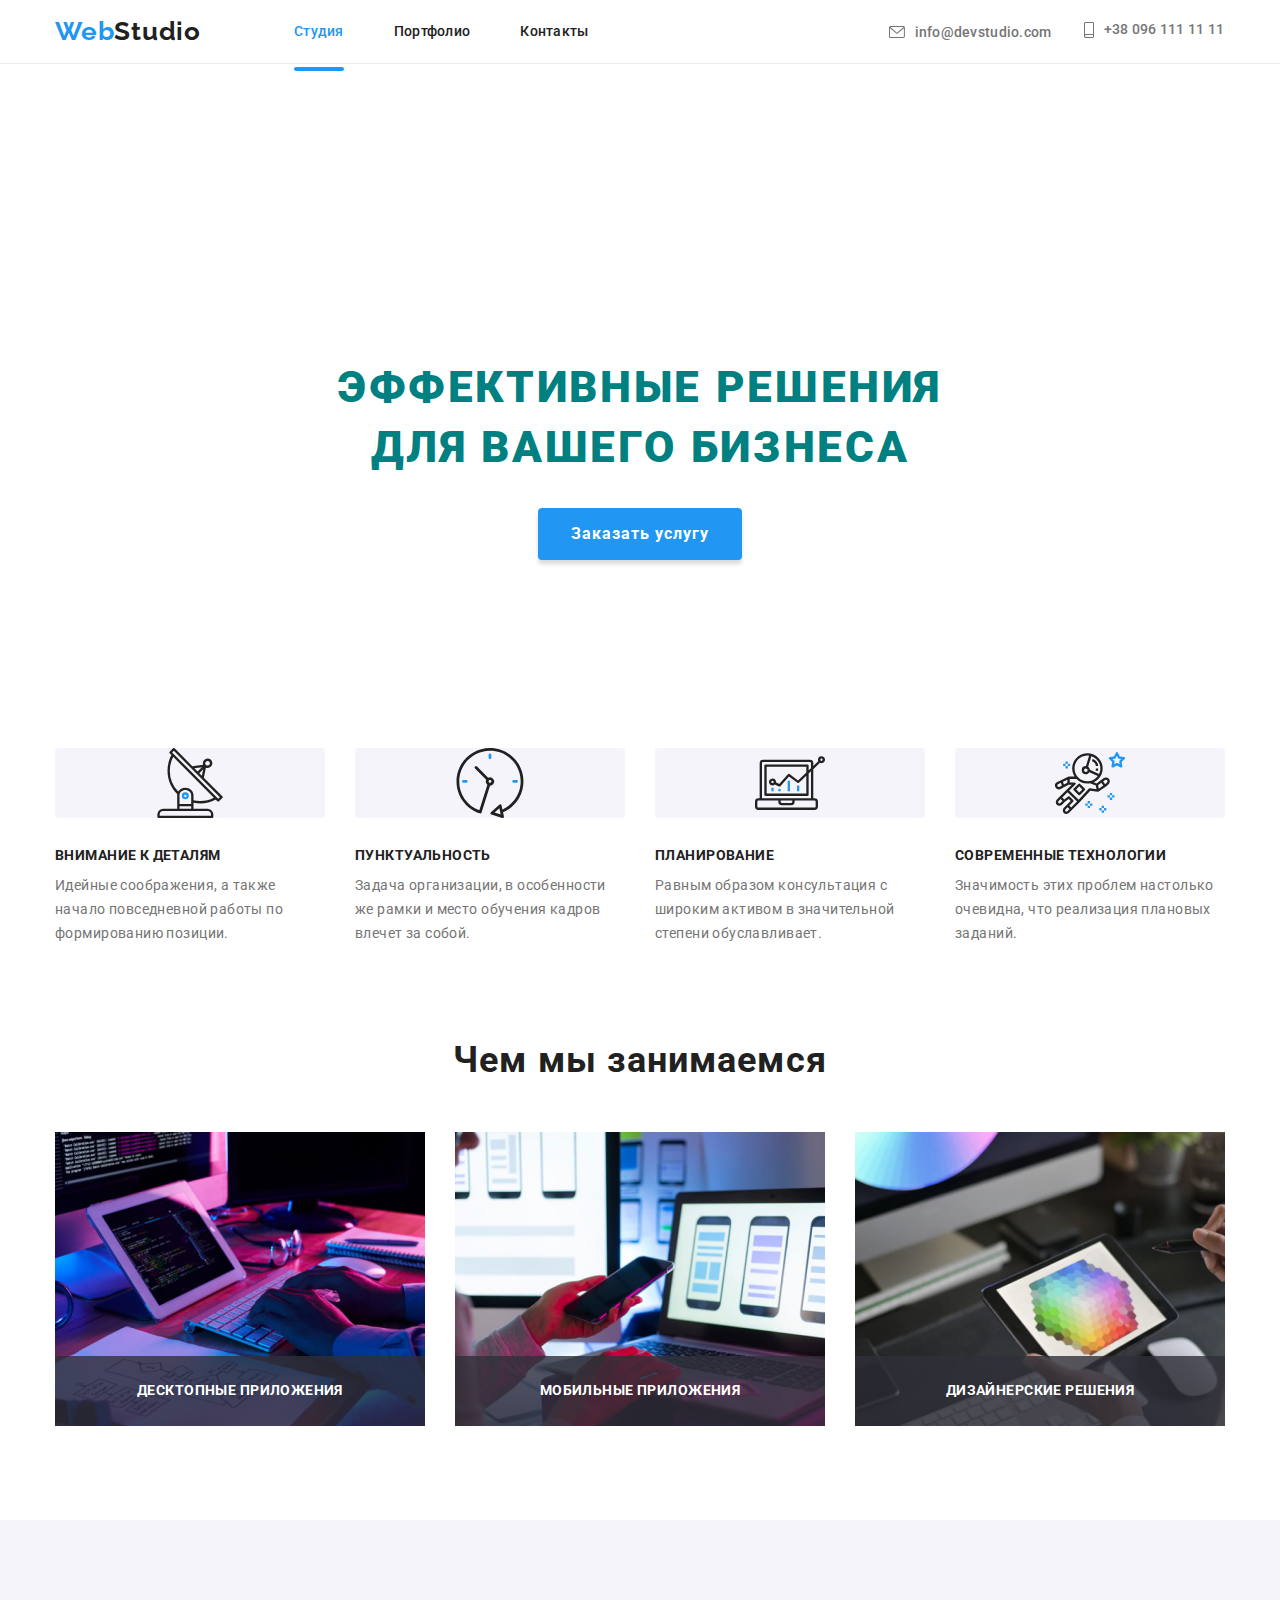
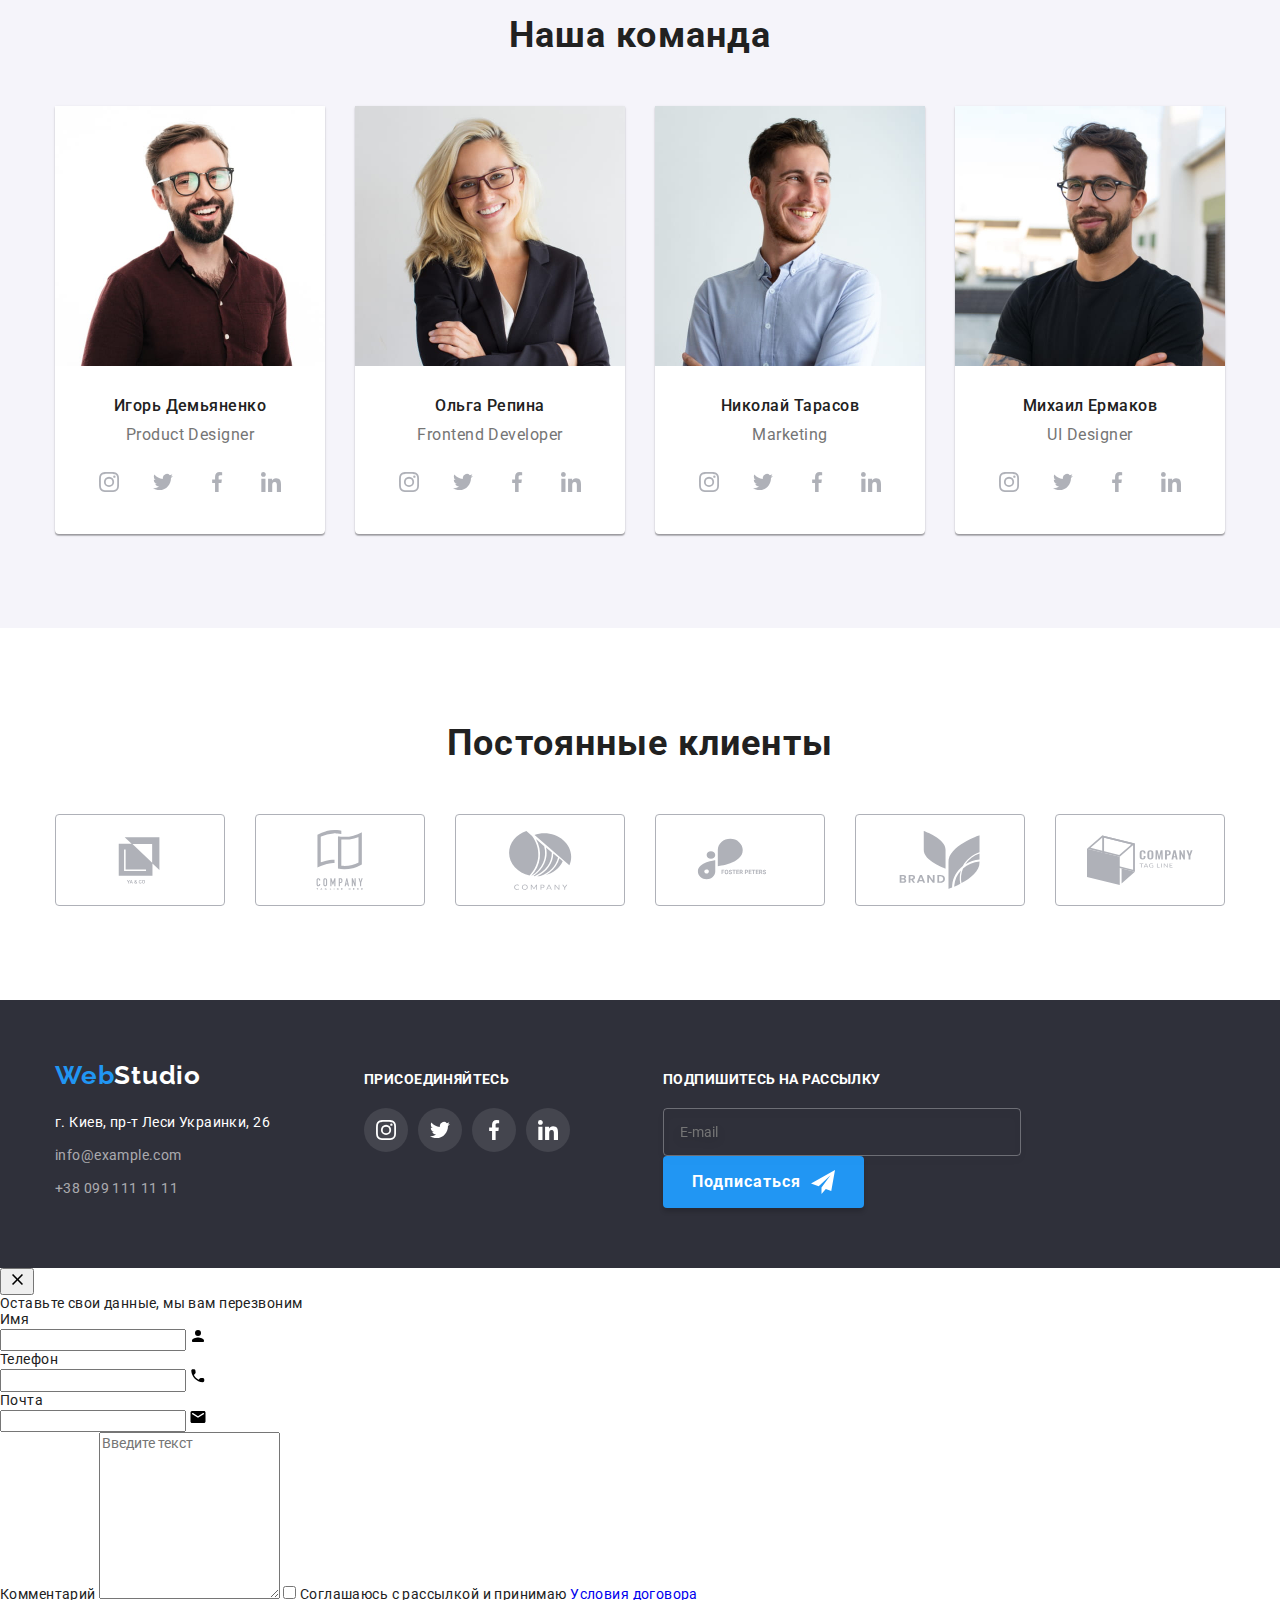
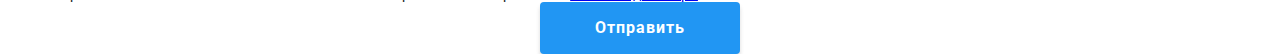
==== commit a446619f: "Делает адаптивный футер для мобилок" ====
--- a/index.html
+++ b/index.html
@@ -401,7 +401,7 @@
     <!--footer-->
     <footer class="total-footer-background">
       <div class="container footer">
-        <div>
+        <div class="contacts-thumb">
           <a class="logo footer__logo" href="./index.html"><span class="accent">Web</span>Studio</a>
           <address>
             <ul class="contacts">
--- a/css/main.min.css
+++ b/css/main.min.css
@@ -1 +1 @@
-:root{--primery-color: #212121;--secondary-color: #757575;--accent-color: #2196f3;--accent-color-hover: #188ce8;--light-color: #ffffff;--backgound-gray-color: #f5f4fa;--link-client-color: #afb1b8;--image-border: 1px solid #eeeeee;--primery-font: "Roboto", sans-serif;--secondary-font: "Raleway", sans-serif;--normal-font: 400;--medium-font: 500;--bolt-font: 700;--bolder-font: 900;--primary-font-size: 14px;--secondary-font-size: 16px}body{background-color:var(--light-color);font-size:var(--primary-font-size);color:var(--primery-color);font-family:var(--primery-font);letter-spacing:.03em}img{display:block;max-width:100%}button{cursor:pointer}ul,ol{list-style:none;margin-top:0;margin-bottom:0;padding-left:0}h1,h2,h3,h4,h5,p{margin-top:0;margin-bottom:0}.section{padding-top:60px;padding-bottom:60px}@media screen and (min-width: 1200px){.section{padding-top:94px;padding-bottom:94px}}.container{padding-left:15px;padding-right:15px;margin-left:auto;margin-right:auto}@media screen and (min-width: 480px){.container{width:480px}}@media screen and (min-width: 768px){.container{width:768px}}@media screen and (min-width: 1200px){.container{width:1200px}}.visually-hidden{position:absolute;white-space:nowrap;width:1px;height:1px;overflow:hidden;border:0;padding:0;clip:rect(0 0 0 0);-webkit-clip-path:inset(50%);clip-path:inset(50%);margin:-1px}.page-header{position:relative;padding-top:16px;padding-bottom:16px;border-bottom:1px solid #ececec}.logo{color:var(--primery-color);font-family:var(--secondary-font);font-weight:var(--bolt-font);text-decoration:none;font-size:24px;line-height:1.17;letter-spacing:.03em}@media screen and (max-width: 767px){.logo{margin-right:auto}}@media screen and (min-width: 768px){.logo{margin-right:88px}}@media screen and (min-width: 1200px){.logo{margin-right:93px;font-size:26px;line-height:1.19}}.accent{color:var(--accent-color)}.main-nav{position:relative}.menu{display:flex;align-items:center}.menu-button{position:absolute;z-index:2;top:10px;right:0px;transform:translate(-50%, -50%);display:inline-flex;margin:0;padding:0;border:none;background-color:rgba(0,0,0,0)}.menu-button .icon-cross{display:none}.menu-button.is-open .icon-cross{display:block}.menu-button.is-open .icon-menu{display:none}@media screen and (min-width: 768px){.menu-button{display:none}}.menu-container.is-open{display:block}@media screen and (max-width: 767px){.menu-container{display:none;position:absolute;top:0;left:0;width:100%;padding:48px 40px;background-color:var(--light-color);box-shadow:0px 4px 8px rgba(0,0,0,.04),0px 2px 4px rgba(0,0,0,.08),0px 1px 3px rgba(0,0,0,.16)}}@media screen and (min-width: 768px){.menu-container{display:flex}}@media screen and (max-width: 767px){.menu__list{margin-bottom:306px}}@media screen and (min-width: 768px){.menu__list{display:flex;margin-right:84px}}@media screen and (min-width: 1200px){.menu__list{margin-right:300px}}@media screen and (max-width: 767px){.menu__list .menu__item:not(:last-child){margin-bottom:32px}}@media screen and (min-width: 768px){.menu__list .menu__item:not(:last-child){margin-right:50px}}.menu__link{font-weight:var(--medium-font);font-size:40px;line-height:1.18;letter-spacing:.02em;text-decoration:none;color:var(--primery-color);transition:color 250ms cubic-bezier(0.4, 0, 0.2, 1)}.menu__link--current{color:var(--accent-color)}@media screen and (min-width: 768px){.menu__link{font-size:var(--primary-font-size);line-height:1.14;padding-top:32px;padding-bottom:32px;bottom:-1px;position:relative}.menu__link--current{color:var(--accent-color)}.menu__link--current::after{content:"";position:absolute;left:0;bottom:0;display:block;width:100%;height:4px;border-radius:2px;background-color:var(--accent-color)}.menu__link:hover,.menu__link:focus{color:var(--accent-color)}}@media screen and (max-width: 767px){.connection{display:flex;flex-direction:column;gap:32px;margin-bottom:64px}}@media screen and (min-width: 768px)and (max-width: 1199px){.connection{display:flex;flex-direction:column;gap:10px}}@media screen and (min-width: 1200px){.connection{display:flex;align-items:baseline;margin-left:auto}}@media screen and (max-width: 767px){.connection__item-first{order:2}}@media screen and (max-width: 767px){.connection__item-first .connection__link{font-weight:var(--medium-font);font-size:24px;line-height:1.17;letter-spacing:.02em;color:var(--secondary-color)}}@media screen and (max-width: 767px){.connection__item-second{order:1}}@media screen and (max-width: 767px){.connection__item-second .connection__link{font-weight:var(--medium-font);font-size:34px;line-height:1.18;letter-spacing:.02em;color:var(--accent-color)}}.connection__contact-icon{fill:currentColor;margin-right:10px}.connection__contact-icon:hover,.connection__contact-icon:focus{fill:currentColor}@media screen and (max-width: 767px){.connection__contact-icon{display:none}}@media screen and (min-width: 1200px){.connection__item:not(:last-child){margin-right:32px}}.connection__link{display:flex;align-items:center;color:var(--secondary-color);font-weight:var(--medium-font);line-height:1.14;letter-spacing:.02em;text-decoration:none;transition:color 250ms cubic-bezier(0.4, 0, 0.2, 1)}.connection__link:hover,.connection__link:focus{color:var(--accent-color)}@media screen and (min-width: 768px){.connection__link{font-size:12px;line-height:1.17}}@media screen and (min-width: 1200px){.connection__link{font-size:var(--primary-font-size);line-height:1.14}}.header-social-list{display:flex;gap:10px}@media screen and (min-width: 768px){.header-social-list{display:none}}.header-social-list__item{padding-right:10px}.header-social-list__item:not(:last-child){border-right:1px solid rgba(33,33,33,.2)}.header-social-list__link{color:var(--accent-color);font-weight:var(--medium-font);font-size:18px;line-height:1.22;letter-spacing:.02em;text-decoration:none}.hero-title{width:360px;margin-left:auto;margin-right:auto;margin-top:118px;margin-bottom:30px;font-weight:var(--bolder-font);font-size:26px;line-height:1.62;text-align:center;letter-spacing:.06em;text-transform:uppercase;color:#98fb98}@media screen and (min-width: 1200px){.hero-title{width:696px;margin-top:200px;font-size:44px;line-height:1.36;color:teal}}.button{font-family:inherit;border:1px solid rgba(0,0,0,0);transition:background-color 250ms cubic-bezier(0.4, 0, 0.2, 1),box-shadow 250ms cubic-bezier(0.4, 0, 0.2, 1),color 250ms cubic-bezier(0.4, 0, 0.2, 1)}.button--contained{display:block;padding:10px 32px;margin-left:auto;margin-right:auto;min-width:200px;color:var(--light-color);background-color:var(--accent-color);font-weight:var(--bolt-font);font-size:var(--secondary-font-size);line-height:1.88;letter-spacing:.06em;cursor:pointer;text-align:center;border-radius:4px;box-shadow:0px 4px 4px rgba(0,0,0,.15)}.button--contained:hover,.button--contained:focus{background-color:var(--accent-color-hover)}@media screen and (min-width: 768px){.benefits__list{display:flex;flex-wrap:wrap;margin:-15px}}@media screen and (min-width: 1200px){.benefits__list{margin:-15px}}@media screen and (min-width: 768px){.benefits__item{margin:15px;width:calc((100% - 60px)/2)}}@media screen and (min-width: 1200px){.benefits__item{margin:15px;width:calc((100% - 120px)/4)}}@media screen and (max-width: 767px){.benefits__item:not(:last-child){margin-bottom:30px}}.benefits__icon-container{display:flex;justify-content:center;align-items:center;background-color:var(--backgound-gray-color);border-radius:4px;margin-bottom:30px}.benefits__achivements{margin-bottom:10px;font-weight:var(--bolt-font);font-size:var(--primary-font-size);line-height:1.14;letter-spacing:.03em;text-transform:uppercase}@media screen and (max-width: 768px){.benefits__achivements{text-align:center}}.benefits__description{color:var(--secondary-color);font-size:var(--primary-font-size);line-height:1.71;letter-spacing:.03em}.section.services{padding-top:0}@media screen and (max-width: 1199px){.section.services{display:none}}.head-title{margin-top:0;margin-bottom:50px;font-weight:var(--bolt-font);font-size:36px;line-height:1.17;text-align:center;letter-spacing:.03em}.services__list{display:flex}.services__list .services__item:not(:last-child){margin-right:30px}.services__thumb{position:relative}.services__overlay{position:absolute;transform-origin:bottom center;bottom:0;width:370px;height:70px;background-color:rgba(47,48,58,.8)}.services__name{margin-top:27px;margin-bottom:27px;font-weight:var(--bolt-font);font-size:var(--primary-font-size);line-height:1.14;text-align:center;letter-spacing:.03em;text-transform:uppercase;color:var(--light-color)}.head-title{margin-bottom:30px;font-weight:var(--bolt-font);font-size:28px;line-height:1.18;text-align:center;letter-spacing:.03em}@media screen and (min-width: 1200px){.head-title{margin-bottom:50px;font-size:36px;line-height:1.17}}.section--gray-background{background-color:var(--backgound-gray-color)}.team{display:flex;flex-wrap:wrap;gap:30px;justify-content:center;align-items:center}.team__item{width:450px;text-align:center;background-color:var(--light-color);box-shadow:0px 1px 3px rgba(0,0,0,.12),0px 1px 1px rgba(0,0,0,.14),0px 2px 1px rgba(0,0,0,.2);border-radius:0px 0px 4px 4px}@media screen and (min-width: 768px){.team__item{width:354px}}@media screen and (min-width: 1200px){.team__item{width:270px}}.team__photo{margin-top:0;margin-bottom:0}.team__card-information{padding-top:30px;padding-bottom:30px}.team__member{margin-top:0;margin-bottom:10px;font-weight:var(--medium-font);font-size:var(--secondary-font-size);line-height:1.19;letter-spacing:.03em}.team__profession{margin-top:0;margin-bottom:16px;color:var(--secondary-color);font-weight:var(--normal-font);font-size:var(--secondary-font-size);line-height:1.19;letter-spacing:.03em}.team__social-links-list{display:flex;align-items:center;justify-content:center;gap:10px}.team__card-social-link{width:44px;height:44px;border-radius:50%}.team__personal-social-links{display:flex;justify-content:center;align-items:center;text-decoration:none;color:var(--link-client-color);width:100%;height:100%;border-radius:50%;transition:background-color 250ms cubic-bezier(0.4, 0, 0.2, 1),color 250ms cubic-bezier(0.4, 0, 0.2, 1)}.team__personal-social-links:hover,.team__personal-social-links:focus{color:var(--light-color);background-color:var(--accent-color)}.team__link-icon{fill:currentColor}.clients-list{display:flex;flex-wrap:wrap;justify-content:center;align-items:center;gap:30px}.client{width:210px;height:92px}@media screen and (min-width: 768px){.client{width:226px}}@media screen and (min-width: 1200px){.client{width:170px}}.client__link{display:flex;align-items:center;justify-content:center;color:var(--link-client-color);width:100%;height:100%;border:1px solid currentColor;border-radius:4px;transition:color 250ms cubic-bezier(0.4, 0, 0.2, 1),border 250ms cubic-bezier(0.4, 0, 0.2, 1)}.client__link:hover,.client__link:focus{color:var(--accent-color);border-color:currentColor}.client__icon{fill:currentColor}/*# sourceMappingURL=main.min.css.map */+:root{--primery-color: #212121;--secondary-color: #757575;--accent-color: #2196f3;--accent-color-hover: #188ce8;--light-color: #ffffff;--backgound-gray-color: #f5f4fa;--link-client-color: #afb1b8;--image-border: 1px solid #eeeeee;--primery-font: "Roboto", sans-serif;--secondary-font: "Raleway", sans-serif;--normal-font: 400;--medium-font: 500;--bolt-font: 700;--bolder-font: 900;--primary-font-size: 14px;--secondary-font-size: 16px}body{background-color:var(--light-color);font-size:var(--primary-font-size);color:var(--primery-color);font-family:var(--primery-font);letter-spacing:.03em}img{display:block;max-width:100%}button{cursor:pointer}ul,ol{list-style:none;margin-top:0;margin-bottom:0;padding-left:0}h1,h2,h3,h4,h5,p{margin-top:0;margin-bottom:0}.section{padding-top:60px;padding-bottom:60px}@media screen and (min-width: 1200px){.section{padding-top:94px;padding-bottom:94px}}.container{padding-left:15px;padding-right:15px;margin-left:auto;margin-right:auto}@media screen and (min-width: 480px){.container{width:480px}}@media screen and (min-width: 768px){.container{width:768px}}@media screen and (min-width: 1200px){.container{width:1200px}}.visually-hidden{position:absolute;white-space:nowrap;width:1px;height:1px;overflow:hidden;border:0;padding:0;clip:rect(0 0 0 0);-webkit-clip-path:inset(50%);clip-path:inset(50%);margin:-1px}.page-header{position:relative;padding-top:16px;padding-bottom:16px;border-bottom:1px solid #ececec}.logo{color:var(--primery-color);font-family:var(--secondary-font);font-weight:var(--bolt-font);text-decoration:none;font-size:24px;line-height:1.17;letter-spacing:.03em}@media screen and (max-width: 767px){.logo{margin-right:auto}}@media screen and (min-width: 768px){.logo{margin-right:88px}}@media screen and (min-width: 1200px){.logo{margin-right:93px;font-size:26px;line-height:1.19}}.accent{color:var(--accent-color)}.main-nav{position:relative}.menu{display:flex;align-items:center}.menu-button{position:absolute;z-index:2;top:10px;right:0px;transform:translate(-50%, -50%);display:inline-flex;margin:0;padding:0;border:none;background-color:rgba(0,0,0,0)}.menu-button .icon-cross{display:none}.menu-button.is-open .icon-cross{display:block}.menu-button.is-open .icon-menu{display:none}@media screen and (min-width: 768px){.menu-button{display:none}}.menu-container.is-open{display:block}@media screen and (max-width: 767px){.menu-container{display:none;position:absolute;top:0;left:0;width:100%;padding:48px 40px;background-color:var(--light-color);box-shadow:0px 4px 8px rgba(0,0,0,.04),0px 2px 4px rgba(0,0,0,.08),0px 1px 3px rgba(0,0,0,.16)}}@media screen and (min-width: 768px){.menu-container{display:flex}}@media screen and (max-width: 767px){.menu__list{margin-bottom:306px}}@media screen and (min-width: 768px){.menu__list{display:flex;margin-right:84px}}@media screen and (min-width: 1200px){.menu__list{margin-right:300px}}@media screen and (max-width: 767px){.menu__list .menu__item:not(:last-child){margin-bottom:32px}}@media screen and (min-width: 768px){.menu__list .menu__item:not(:last-child){margin-right:50px}}.menu__link{font-weight:var(--medium-font);font-size:40px;line-height:1.18;letter-spacing:.02em;text-decoration:none;color:var(--primery-color);transition:color 250ms cubic-bezier(0.4, 0, 0.2, 1)}.menu__link--current{color:var(--accent-color)}@media screen and (min-width: 768px){.menu__link{font-size:var(--primary-font-size);line-height:1.14;padding-top:32px;padding-bottom:32px;bottom:-1px;position:relative}.menu__link--current{color:var(--accent-color)}.menu__link--current::after{content:"";position:absolute;left:0;bottom:0;display:block;width:100%;height:4px;border-radius:2px;background-color:var(--accent-color)}.menu__link:hover,.menu__link:focus{color:var(--accent-color)}}@media screen and (max-width: 767px){.connection{display:flex;flex-direction:column;gap:32px;margin-bottom:64px}}@media screen and (min-width: 768px)and (max-width: 1199px){.connection{display:flex;flex-direction:column;gap:10px}}@media screen and (min-width: 1200px){.connection{display:flex;align-items:baseline;margin-left:auto}}@media screen and (max-width: 767px){.connection__item-first{order:2}}@media screen and (max-width: 767px){.connection__item-first .connection__link{font-weight:var(--medium-font);font-size:24px;line-height:1.17;letter-spacing:.02em;color:var(--secondary-color)}}@media screen and (max-width: 767px){.connection__item-second{order:1}}@media screen and (max-width: 767px){.connection__item-second .connection__link{font-weight:var(--medium-font);font-size:34px;line-height:1.18;letter-spacing:.02em;color:var(--accent-color)}}.connection__contact-icon{fill:currentColor;margin-right:10px}.connection__contact-icon:hover,.connection__contact-icon:focus{fill:currentColor}@media screen and (max-width: 767px){.connection__contact-icon{display:none}}@media screen and (min-width: 1200px){.connection__item:not(:last-child){margin-right:32px}}.connection__link{display:flex;align-items:center;color:var(--secondary-color);font-weight:var(--medium-font);line-height:1.14;letter-spacing:.02em;text-decoration:none;transition:color 250ms cubic-bezier(0.4, 0, 0.2, 1)}.connection__link:hover,.connection__link:focus{color:var(--accent-color)}@media screen and (min-width: 768px){.connection__link{font-size:12px;line-height:1.17}}@media screen and (min-width: 1200px){.connection__link{font-size:var(--primary-font-size);line-height:1.14}}.header-social-list{display:flex;gap:10px}@media screen and (min-width: 768px){.header-social-list{display:none}}.header-social-list__item{padding-right:10px}.header-social-list__item:not(:last-child){border-right:1px solid rgba(33,33,33,.2)}.header-social-list__link{color:var(--accent-color);font-weight:var(--medium-font);font-size:18px;line-height:1.22;letter-spacing:.02em;text-decoration:none}.hero-title{width:360px;margin-left:auto;margin-right:auto;margin-top:118px;margin-bottom:30px;font-weight:var(--bolder-font);font-size:26px;line-height:1.62;text-align:center;letter-spacing:.06em;text-transform:uppercase;color:#98fb98}@media screen and (min-width: 1200px){.hero-title{width:696px;margin-top:200px;font-size:44px;line-height:1.36;color:teal}}.button{font-family:inherit;border:1px solid rgba(0,0,0,0);transition:background-color 250ms cubic-bezier(0.4, 0, 0.2, 1),box-shadow 250ms cubic-bezier(0.4, 0, 0.2, 1),color 250ms cubic-bezier(0.4, 0, 0.2, 1)}.button--contained{display:block;padding:10px 32px;margin-left:auto;margin-right:auto;min-width:200px;color:var(--light-color);background-color:var(--accent-color);font-weight:var(--bolt-font);font-size:var(--secondary-font-size);line-height:1.88;letter-spacing:.06em;cursor:pointer;text-align:center;border-radius:4px;box-shadow:0px 4px 4px rgba(0,0,0,.15)}.button--contained:hover,.button--contained:focus{background-color:var(--accent-color-hover)}@media screen and (min-width: 768px){.benefits__list{display:flex;flex-wrap:wrap;margin:-15px}}@media screen and (min-width: 1200px){.benefits__list{margin:-15px}}@media screen and (min-width: 768px){.benefits__item{margin:15px;width:calc((100% - 60px)/2)}}@media screen and (min-width: 1200px){.benefits__item{margin:15px;width:calc((100% - 120px)/4)}}@media screen and (max-width: 767px){.benefits__item:not(:last-child){margin-bottom:30px}}.benefits__icon-container{display:flex;justify-content:center;align-items:center;background-color:var(--backgound-gray-color);border-radius:4px;margin-bottom:30px}.benefits__achivements{margin-bottom:10px;font-weight:var(--bolt-font);font-size:var(--primary-font-size);line-height:1.14;letter-spacing:.03em;text-transform:uppercase}@media screen and (max-width: 768px){.benefits__achivements{text-align:center}}.benefits__description{color:var(--secondary-color);font-size:var(--primary-font-size);line-height:1.71;letter-spacing:.03em}.section.services{padding-top:0}@media screen and (max-width: 1199px){.section.services{display:none}}.head-title{margin-top:0;margin-bottom:50px;font-weight:var(--bolt-font);font-size:36px;line-height:1.17;text-align:center;letter-spacing:.03em}.services__list{display:flex}.services__list .services__item:not(:last-child){margin-right:30px}.services__thumb{position:relative}.services__overlay{position:absolute;transform-origin:bottom center;bottom:0;width:370px;height:70px;background-color:rgba(47,48,58,.8)}.services__name{margin-top:27px;margin-bottom:27px;font-weight:var(--bolt-font);font-size:var(--primary-font-size);line-height:1.14;text-align:center;letter-spacing:.03em;text-transform:uppercase;color:var(--light-color)}.head-title{margin-bottom:30px;font-weight:var(--bolt-font);font-size:28px;line-height:1.18;text-align:center;letter-spacing:.03em}@media screen and (min-width: 1200px){.head-title{margin-bottom:50px;font-size:36px;line-height:1.17}}.section--gray-background{background-color:var(--backgound-gray-color)}.team{display:flex;flex-wrap:wrap;gap:30px;justify-content:center;align-items:center}.team__item{width:450px;text-align:center;background-color:var(--light-color);box-shadow:0px 1px 3px rgba(0,0,0,.12),0px 1px 1px rgba(0,0,0,.14),0px 2px 1px rgba(0,0,0,.2);border-radius:0px 0px 4px 4px}@media screen and (min-width: 768px){.team__item{width:354px}}@media screen and (min-width: 1200px){.team__item{width:270px}}.team__photo{margin-top:0;margin-bottom:0}.team__card-information{padding-top:30px;padding-bottom:30px}.team__member{margin-top:0;margin-bottom:10px;font-weight:var(--medium-font);font-size:var(--secondary-font-size);line-height:1.19;letter-spacing:.03em}.team__profession{margin-top:0;margin-bottom:16px;color:var(--secondary-color);font-weight:var(--normal-font);font-size:var(--secondary-font-size);line-height:1.19;letter-spacing:.03em}.team__social-links-list{display:flex;align-items:center;justify-content:center;gap:10px}.team__card-social-link{width:44px;height:44px;border-radius:50%}.team__personal-social-links{display:flex;justify-content:center;align-items:center;text-decoration:none;color:var(--link-client-color);width:100%;height:100%;border-radius:50%;transition:background-color 250ms cubic-bezier(0.4, 0, 0.2, 1),color 250ms cubic-bezier(0.4, 0, 0.2, 1)}.team__personal-social-links:hover,.team__personal-social-links:focus{color:var(--light-color);background-color:var(--accent-color)}.team__link-icon{fill:currentColor}.clients-list{display:flex;flex-wrap:wrap;justify-content:center;align-items:center;gap:30px}.client{width:210px;height:92px}@media screen and (min-width: 768px){.client{width:226px}}@media screen and (min-width: 1200px){.client{width:170px}}.client__link{display:flex;align-items:center;justify-content:center;color:var(--link-client-color);width:100%;height:100%;border:1px solid currentColor;border-radius:4px;transition:color 250ms cubic-bezier(0.4, 0, 0.2, 1),border 250ms cubic-bezier(0.4, 0, 0.2, 1)}.client__link:hover,.client__link:focus{color:var(--accent-color);border-color:currentColor}.client__icon{fill:currentColor}.footer__logo{display:inline-block;margin-bottom:20px;color:var(--light-color);font-family:var(--secondary-font);font-size:24px;font-weight:var(--bolt-font);line-height:1.17;text-decoration:none;letter-spacing:.03em}@media screen and (min-width: 1200px){.footer__logo{font-size:26px;line-height:1.19}}.total-footer-background{background-color:#2f303a;padding-top:60px;padding-bottom:60px}@media screen and (max-width: 767px){.total-footer-background{text-align:center}}@media screen and (min-width: 1200px){.footer{display:flex;align-items:baseline}}@media screen and (max-width: 767px){.contacts-thumb{margin-bottom:60px}}.contacts{display:inline-block}.contacts__item{display:block;margin-top:0}.contacts__item:not(:last-child){margin-bottom:8px}@media screen and (min-width: 1200px){.contacts__item:not(:last-child){margin-bottom:9px}}.contacts__location{color:#fff;font-style:normal;font-weight:var(--normal-font);font-size:var(--primary-font-size);line-height:1.71;letter-spacing:.03em;text-decoration:none;transition:color 250ms cubic-bezier(0.4, 0, 0.2, 1)}.contacts__location:hover,.contacts__location:focus{color:var(--accent-color)}.contacts__mail-tel{color:rgba(255,255,255,.6);font-style:normal;font-weight:var(--normal-font);font-size:var(--primary-font-size);line-height:1.71;letter-spacing:.03em;text-decoration:none;transition:color 250ms cubic-bezier(0.4, 0, 0.2, 1)}.contacts__mail-tel:hover,.contacts__mail-tel:focus{color:var(--accent-color)}@media screen and (min-width: 1200px){.join{margin-left:70px}}.footer-text-title{font-family:var(--primery-font);font-weight:var(--bolt-font);font-size:var(--primary-font-size);line-height:1.14;letter-spacing:.03em;text-transform:uppercase;color:#fff;margin-top:0;margin-bottom:20px}.links-list{display:flex;gap:10px}@media screen and (max-width: 767px){.links-list{align-items:center;justify-content:center;margin-bottom:60px}}.links-list__item{width:44px;height:44px}.links-list__link{display:flex;justify-content:center;align-items:center;width:100%;height:100%;text-decoration:none;color:var(--light-color);background-color:rgba(255,255,255,.1);border-radius:50%;transition:background-color 250ms cubic-bezier(0.4, 0, 0.2, 1)}.links-list__link:hover,.links-list__link:focus{background-color:var(--accent-color)}.links-list__icon{fill:currentColor}@media screen and (min-width: 1200px){.footer-form{margin-left:93px}}.footer-form__input-email{width:450px;margin-bottom:20px;padding:15px 16px;background:rgba(0,0,0,0);border:1px solid rgba(255,255,255,.3);filter:drop-shadow(0px 4px 4px rgba(0, 0, 0, 0.15));border-radius:4px;color:var(--light-color)}@media screen and (min-width: 1200px){.footer-form__input-email{width:358px;margin-bottom:0;margin-right:12px}}.footer-form_button--contained{display:inline-flex;align-items:center;padding:10px 28px}.button__icon{margin-left:10px;fill:var(--light-color)}/*# sourceMappingURL=main.min.css.map */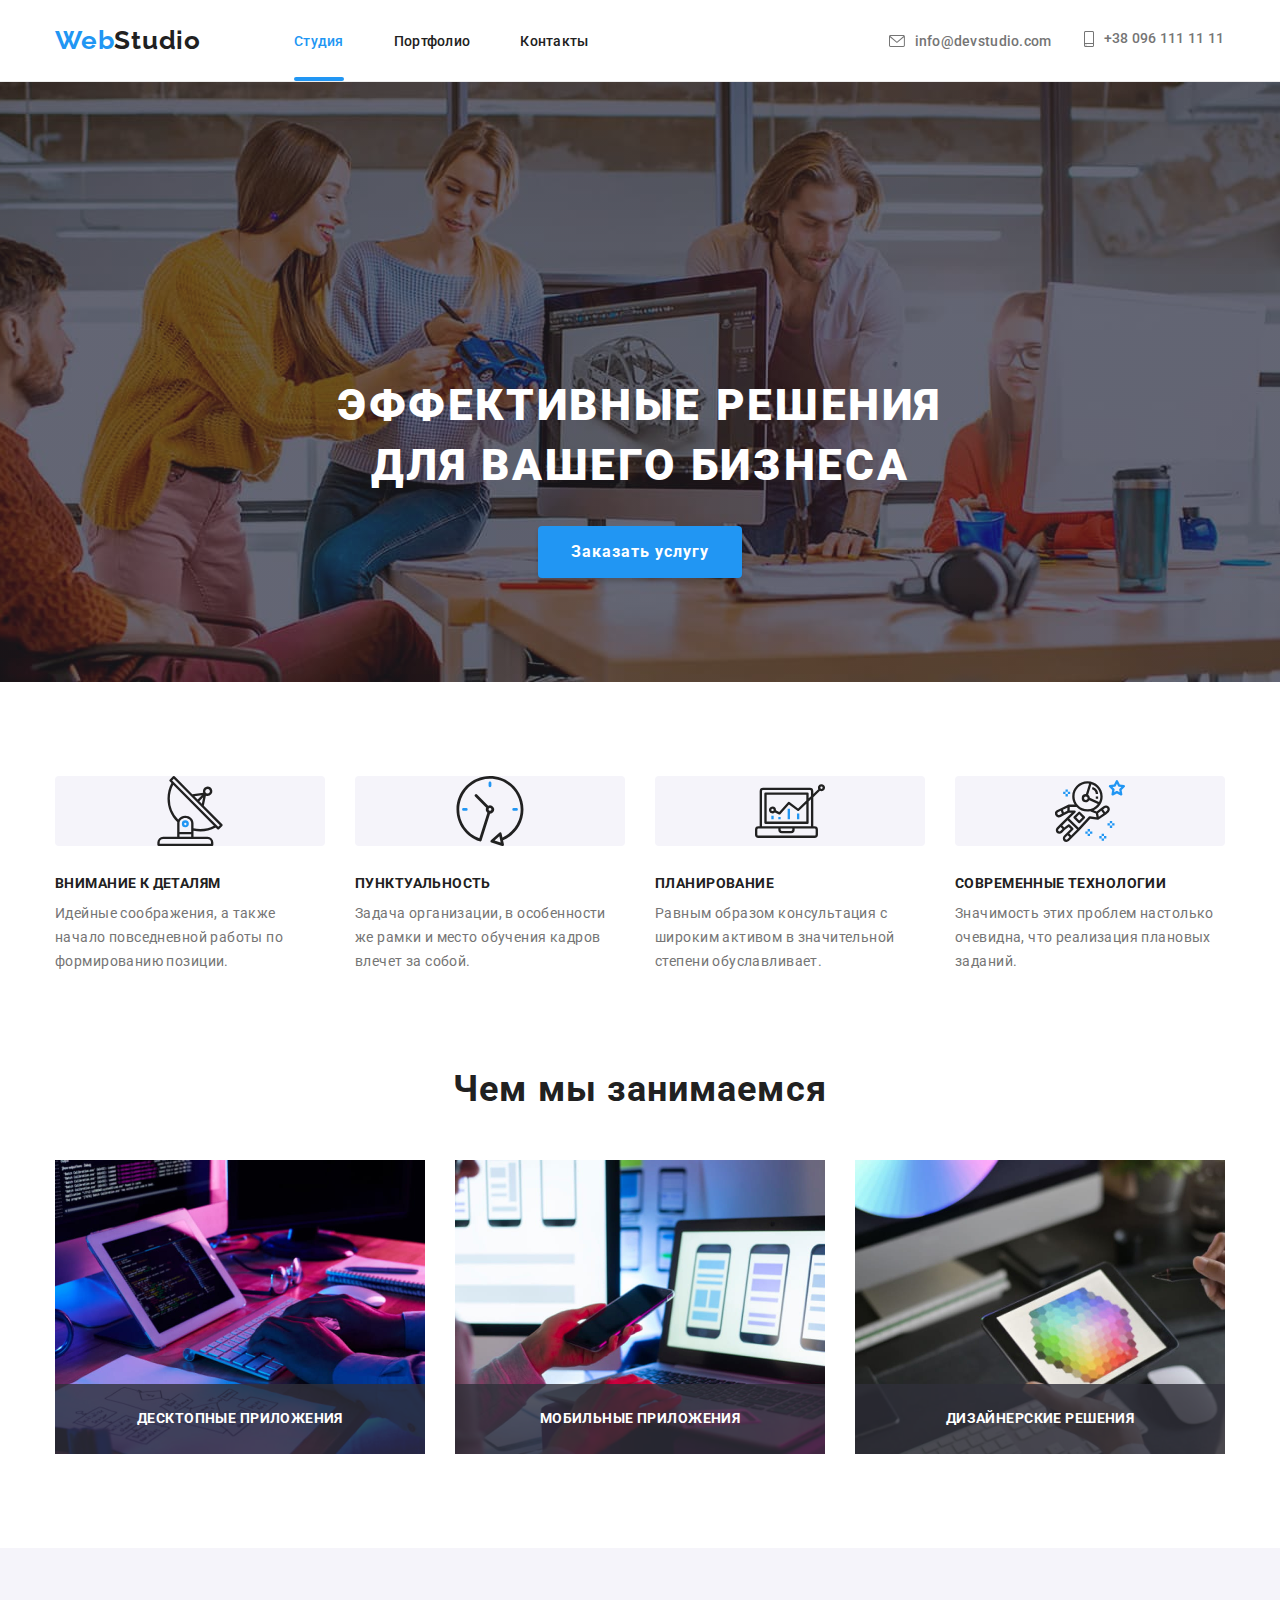
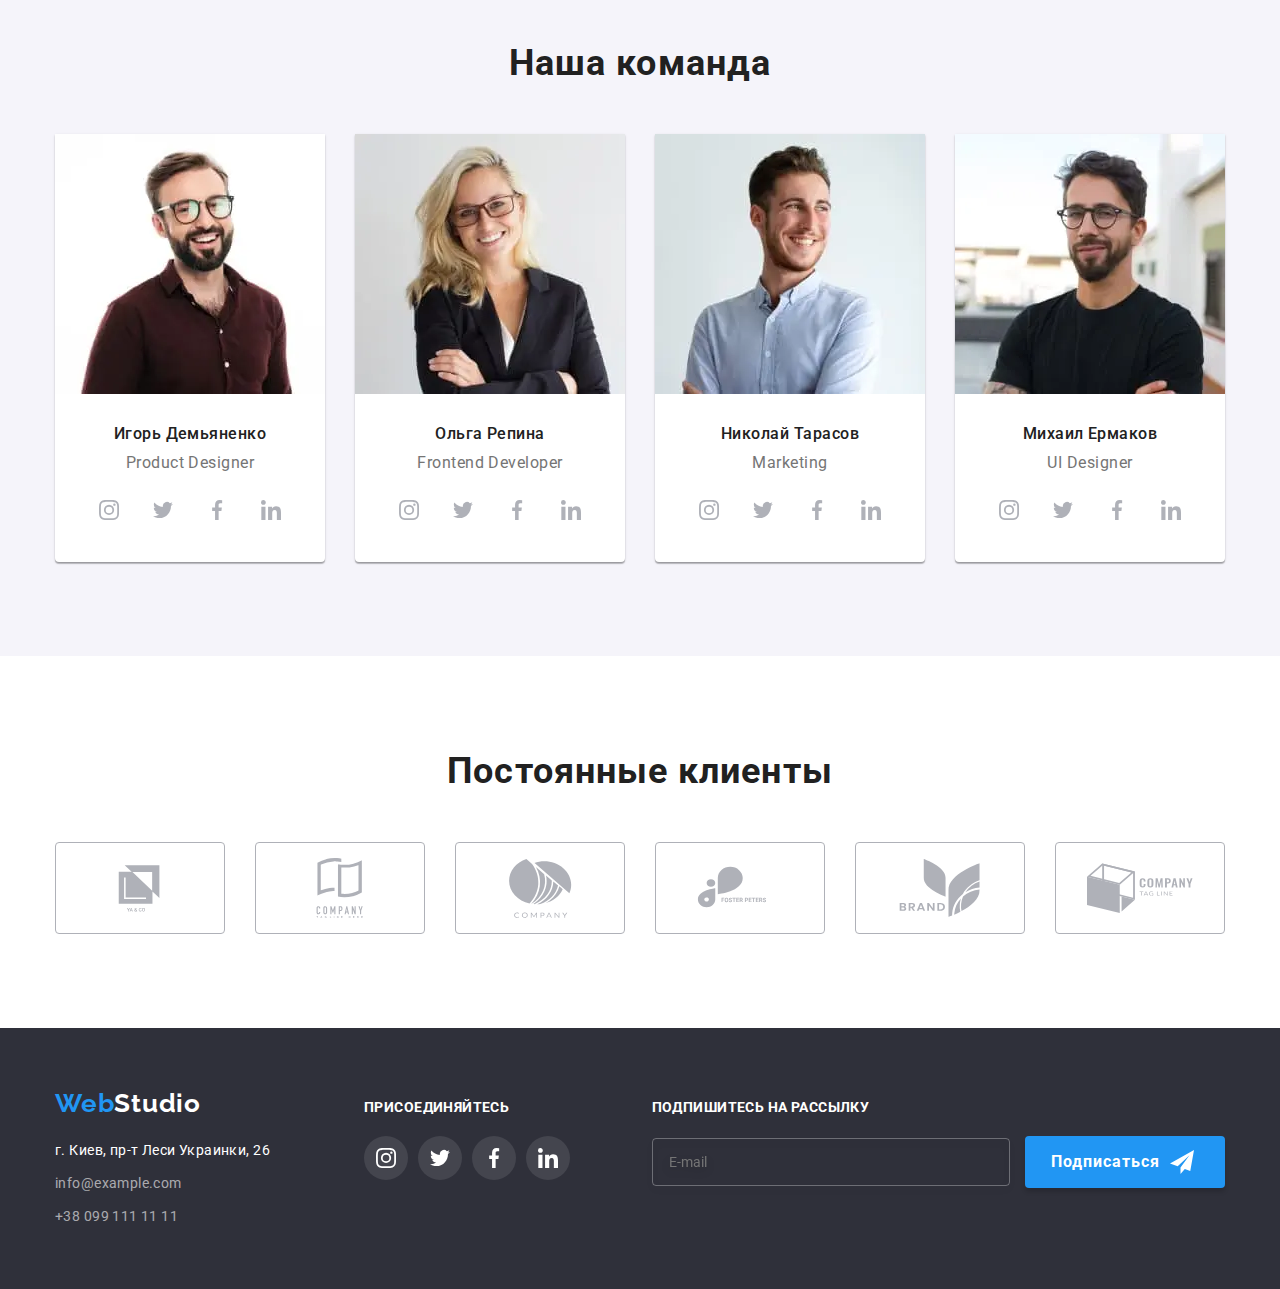
==== commit 23f4e997: "Делает адаптивные фото команды" ====
--- a/index.html
+++ b/index.html
@@ -198,7 +198,58 @@
           <h2 class="head-title">Наша команда</h2>
           <ul class="team">
             <li class="team__item">
-              <img class="team__photo" src="./images/igor_demyanenko.jpg" alt="Игорь Демьяненко" />
+              <picture>
+                <source
+                  srcset="
+                    ./images/desktop/team/igor-270/igor-270.webp    1x,
+                    ./images/desktop/team/igor-270/igor-270@2x.webp 2x
+                  "
+                  media="(min-width: 1200px)"
+                  type="image/webp"
+                />
+                <source
+                  srcset="
+                    ./images/desktop/team/igor-270/igor-270.jpg    1x,
+                    ./images/desktop/team/igor-270/igor-270@2x.jpg 2x
+                  "
+                  media="(min-width: 1200px)"
+                />
+                <source
+                  srcset="
+                    ./images/tablet/team/igor-354/igor-354.webp    1x,
+                    ./images/tablet/team/igor-354/igor-354@2x.webp 2x
+                  "
+                  media="(min-width: 768px)"
+                  type="image/webp"
+                />
+                <source
+                  srcset="
+                    ./images/tablet/team/igor-354/igor-354.jpg    1x,
+                    ./images/tablet/team/igor-354/igor-354@2x.jpg 2x
+                  "
+                  media="(min-width: 768px)"
+                />
+                <source
+                  srcset="
+                    ./images/mobile/team/igor-450/igor-450.webp    1x,
+                    ./images/mobile/team/igor-450/igor-450@2x.webp 2x
+                  "
+                  media="(max-width: 767px)"
+                  type="image/webp"
+                />
+                <source
+                  srcset="
+                    ./images/mobile/team/igor-450/igor-450.jpg    1x,
+                    ./images/mobile/team/igor-450/igor-450@2x.jpg 2x
+                  "
+                  media="(max-width: 767px)"
+                />
+                <img
+                  class="team__photo"
+                  src="./images/mobile/team/igor-450/igor-450.jpg"
+                  alt="Игорь Демьяненко"
+                />
+              </picture>
               <div class="team__card-information">
                 <h3 class="team__member">Игорь Демьяненко</h3>
                 <p lang="en" class="team__profession">Product Designer</p>
@@ -235,7 +286,58 @@
               </div>
             </li>
             <li class="team__item">
-              <img class="team__photo" src="./images/olga_repina.jpg" alt="Ольга Репина" />
+              <picture>
+                <source
+                  srcset="
+                    ./images/desktop/team/olga-270/olga-270.webp    1x,
+                    ./images/desktop/team/olga-270/olga-270@2x.webp 2x
+                  "
+                  media="(min-width: 1200px)"
+                  type="image/webp"
+                />
+                <source
+                  srcset="
+                    ./images/desktop/team/olga-270/olga-270.jpg    1x,
+                    ./images/desktop/team/olga-270/olga-270@2x.jpg 2x
+                  "
+                  media="(min-width: 1200px)"
+                />
+                <source
+                  srcset="
+                    ./images/tablet/team/olga-354/olga-354.webp    1x,
+                    ./images/tablet/team/olga-354/olga-354@2x.webp 2x
+                  "
+                  media="(min-width: 768px)"
+                  type="image/webp"
+                />
+                <source
+                  srcset="
+                    ./images/tablet/team/olga-354/olga-354.jpg    1x,
+                    ./images/tablet/team/olga-354/olga-354@2x.jpg 2x
+                  "
+                  media="(min-width: 768px)"
+                />
+                <source
+                  srcset="
+                    ./images/mobile/team/olga-450/olga-450.webp    1x,
+                    ./images/mobile/team/olga-450/olga-450@2x.webp 2x
+                  "
+                  media="(max-width: 767px)"
+                  type="image/webp"
+                />
+                <source
+                  srcset="
+                    ./images/mobile/team/olga-450/olga-450.jpg    1x,
+                    ./images/mobile/team/olga-450/olga-450@2x.jpg 2x
+                  "
+                  media="(max-width: 767px)"
+                />
+                <img
+                  class="team__photo"
+                  src="./images/mobile/team/olga-450/olga-450.jpg"
+                  alt="Ольга Репина"
+                />
+              </picture>
               <div class="team__card-information">
                 <h3 class="team__member">Ольга Репина</h3>
                 <p lang="en" class="team__profession">Frontend Developer</p>
@@ -272,7 +374,58 @@
               </div>
             </li>
             <li class="team__item">
-              <img class="team__photo" src="./images/nikolay_tarasov.jpg" alt="Николай Тарасов" />
+              <picture>
+                <source
+                  srcset="
+                    ./images/desktop/team/nikolay-270/nikolay-270.webp    1x,
+                    ./images/desktop/team/nikolay-270/nikolay-270@2x.webp 2x
+                  "
+                  media="(min-width: 1200px)"
+                  type="image/webp"
+                />
+                <source
+                  srcset="
+                    ./images/desktop/team/nikolay-270/nikolay-270.jpg    1x,
+                    ./images/desktop/team/nikolay-270/nikolay-270@2x.jpg 2x
+                  "
+                  media="(min-width: 1200px)"
+                />
+                <source
+                  srcset="
+                    ./images/tablet/team/nikolay-354/nikolay-354.webp    1x,
+                    ./images/tablet/team/nikolay-354/nikolay-354@2x.webp 2x
+                  "
+                  media="(min-width: 768px)"
+                  type="image/webp"
+                />
+                <source
+                  srcset="
+                    ./images/tablet/team/nikolay-354/nikolay-354.jpg    1x,
+                    ./images/tablet/team/nikolay-354/nikolay-354@2x.jpg 2x
+                  "
+                  media="(min-width: 768px)"
+                />
+                <source
+                  srcset="
+                    ./images/mobile/team/nikolay-450/nikolay-450.webp    1x,
+                    ./images/mobile/team/nikolay-450/nikolay-450@2x.webp 2x
+                  "
+                  media="(max-width: 767px)"
+                  type="image/webp"
+                />
+                <source
+                  srcset="
+                    ./images/mobile/team/nikolay-450/nikolay-450.jpg    1x,
+                    ./images/mobile/team/nikolay-450/nikolay-450@2x.jpg 2x
+                  "
+                  media="(max-width: 767px)"
+                />
+                <img
+                  class="team__photo"
+                  src="./images/mobile/team/nikolay-450/nikolay-450.jpg"
+                  alt="Николай Тарасов"
+                />
+              </picture>
               <div class="team__card-information">
                 <h3 class="team__member">Николай Тарасов</h3>
                 <p lang="en" class="team__profession">Marketing</p>
@@ -309,7 +462,58 @@
               </div>
             </li>
             <li class="team__item">
-              <img class="team__photo" src="./images/mihail_ermakov.jpg" alt="Михаил Ермаков" />
+              <picture>
+                <source
+                  srcset="
+                    ./images/desktop/team/mykhail-270/mykhail-270.webp    1x,
+                    ./images/desktop/team/mykhail-270/mykhail-270@2x.webp 2x
+                  "
+                  media="(min-width: 1200px)"
+                  type="image/webp"
+                />
+                <source
+                  srcset="
+                    ./images/desktop/team/mykhail-270/mykhail-270.jpg    1x,
+                    ./images/desktop/team/mykhail-270/mykhail-270@2x.jpg 2x
+                  "
+                  media="(min-width: 1200px)"
+                />
+                <source
+                  srcset="
+                    ./images/tablet/team/mykhail-354/mykhail-354.webp    1x,
+                    ./images/tablet/team/mykhail-354/mykhail-354@2x.webp 2x
+                  "
+                  media="(min-width: 768px)"
+                  type="image/webp"
+                />
+                <source
+                  srcset="
+                    ./images/tablet/team/mykhail-354/mykhail-354.jpg    1x,
+                    ./images/tablet/team/mykhail-354/mykhail-354@2x.jpg 2x
+                  "
+                  media="(min-width: 768px)"
+                />
+                <source
+                  srcset="
+                    ./images/mobile/team/mykhail-450/mykhail-450.webp    1x,
+                    ./images/mobile/team/mykhail-450/mykhail-450@2x.webp 2x
+                  "
+                  media="(max-width: 767px)"
+                  type="image/webp"
+                />
+                <source
+                  srcset="
+                    ./images/mobile/team/mykhail-450/mykhail-450.jpg 1x,
+                    ./images/mobile/team/mykhail-450/mykhail-450.jpg 2x
+                  "
+                  media="(max-width: 767px)"
+                />
+                <img
+                  class="team__photo"
+                  src="./images/mobile/team/mykhail-450/mykhail-450.jpg"
+                  alt="Михаил Ермаков"
+                />
+              </picture>
               <div class="team__card-information">
                 <h3 class="team__member">Михаил Ермаков</h3>
                 <p lang="en" class="team__profession">UI Designer</p>
--- a/css/main.min.css
+++ b/css/main.min.css
@@ -1 +1 @@
-:root{--primery-color: #212121;--secondary-color: #757575;--accent-color: #2196f3;--accent-color-hover: #188ce8;--light-color: #ffffff;--backgound-gray-color: #f5f4fa;--link-client-color: #afb1b8;--image-border: 1px solid #eeeeee;--primery-font: "Roboto", sans-serif;--secondary-font: "Raleway", sans-serif;--normal-font: 400;--medium-font: 500;--bolt-font: 700;--bolder-font: 900;--primary-font-size: 14px;--secondary-font-size: 16px}body{background-color:var(--light-color);font-size:var(--primary-font-size);color:var(--primery-color);font-family:var(--primery-font);letter-spacing:.03em}img{display:block;max-width:100%}button{cursor:pointer}ul,ol{list-style:none;margin-top:0;margin-bottom:0;padding-left:0}h1,h2,h3,h4,h5,p{margin-top:0;margin-bottom:0}.section{padding-top:60px;padding-bottom:60px}@media screen and (min-width: 1200px){.section{padding-top:94px;padding-bottom:94px}}.container{padding-left:15px;padding-right:15px;margin-left:auto;margin-right:auto}@media screen and (min-width: 480px){.container{width:480px}}@media screen and (min-width: 768px){.container{width:768px}}@media screen and (min-width: 1200px){.container{width:1200px}}.visually-hidden{position:absolute;white-space:nowrap;width:1px;height:1px;overflow:hidden;border:0;padding:0;clip:rect(0 0 0 0);-webkit-clip-path:inset(50%);clip-path:inset(50%);margin:-1px}.page-header{position:relative;padding-top:16px;padding-bottom:16px;border-bottom:1px solid #ececec}.logo{color:var(--primery-color);font-family:var(--secondary-font);font-weight:var(--bolt-font);text-decoration:none;font-size:24px;line-height:1.17;letter-spacing:.03em}@media screen and (max-width: 767px){.logo{margin-right:auto}}@media screen and (min-width: 768px){.logo{margin-right:88px}}@media screen and (min-width: 1200px){.logo{margin-right:93px;font-size:26px;line-height:1.19}}.accent{color:var(--accent-color)}.main-nav{position:relative}.menu{display:flex;align-items:center}.menu-button{position:absolute;z-index:2;top:10px;right:0px;transform:translate(-50%, -50%);display:inline-flex;margin:0;padding:0;border:none;background-color:rgba(0,0,0,0)}.menu-button .icon-cross{display:none}.menu-button.is-open .icon-cross{display:block}.menu-button.is-open .icon-menu{display:none}@media screen and (min-width: 768px){.menu-button{display:none}}.menu-container.is-open{display:block}@media screen and (max-width: 767px){.menu-container{display:none;position:absolute;top:0;left:0;width:100%;padding:48px 40px;background-color:var(--light-color);box-shadow:0px 4px 8px rgba(0,0,0,.04),0px 2px 4px rgba(0,0,0,.08),0px 1px 3px rgba(0,0,0,.16)}}@media screen and (min-width: 768px){.menu-container{display:flex}}@media screen and (max-width: 767px){.menu__list{margin-bottom:306px}}@media screen and (min-width: 768px){.menu__list{display:flex;margin-right:84px}}@media screen and (min-width: 1200px){.menu__list{margin-right:300px}}@media screen and (max-width: 767px){.menu__list .menu__item:not(:last-child){margin-bottom:32px}}@media screen and (min-width: 768px){.menu__list .menu__item:not(:last-child){margin-right:50px}}.menu__link{font-weight:var(--medium-font);font-size:40px;line-height:1.18;letter-spacing:.02em;text-decoration:none;color:var(--primery-color);transition:color 250ms cubic-bezier(0.4, 0, 0.2, 1)}.menu__link--current{color:var(--accent-color)}@media screen and (min-width: 768px){.menu__link{font-size:var(--primary-font-size);line-height:1.14;padding-top:32px;padding-bottom:32px;bottom:-1px;position:relative}.menu__link--current{color:var(--accent-color)}.menu__link--current::after{content:"";position:absolute;left:0;bottom:0;display:block;width:100%;height:4px;border-radius:2px;background-color:var(--accent-color)}.menu__link:hover,.menu__link:focus{color:var(--accent-color)}}@media screen and (max-width: 767px){.connection{display:flex;flex-direction:column;gap:32px;margin-bottom:64px}}@media screen and (min-width: 768px)and (max-width: 1199px){.connection{display:flex;flex-direction:column;gap:10px}}@media screen and (min-width: 1200px){.connection{display:flex;align-items:baseline;margin-left:auto}}@media screen and (max-width: 767px){.connection__item-first{order:2}}@media screen and (max-width: 767px){.connection__item-first .connection__link{font-weight:var(--medium-font);font-size:24px;line-height:1.17;letter-spacing:.02em;color:var(--secondary-color)}}@media screen and (max-width: 767px){.connection__item-second{order:1}}@media screen and (max-width: 767px){.connection__item-second .connection__link{font-weight:var(--medium-font);font-size:34px;line-height:1.18;letter-spacing:.02em;color:var(--accent-color)}}.connection__contact-icon{fill:currentColor;margin-right:10px}.connection__contact-icon:hover,.connection__contact-icon:focus{fill:currentColor}@media screen and (max-width: 767px){.connection__contact-icon{display:none}}@media screen and (min-width: 1200px){.connection__item:not(:last-child){margin-right:32px}}.connection__link{display:flex;align-items:center;color:var(--secondary-color);font-weight:var(--medium-font);line-height:1.14;letter-spacing:.02em;text-decoration:none;transition:color 250ms cubic-bezier(0.4, 0, 0.2, 1)}.connection__link:hover,.connection__link:focus{color:var(--accent-color)}@media screen and (min-width: 768px){.connection__link{font-size:12px;line-height:1.17}}@media screen and (min-width: 1200px){.connection__link{font-size:var(--primary-font-size);line-height:1.14}}.header-social-list{display:flex;gap:10px}@media screen and (min-width: 768px){.header-social-list{display:none}}.header-social-list__item{padding-right:10px}.header-social-list__item:not(:last-child){border-right:1px solid rgba(33,33,33,.2)}.header-social-list__link{color:var(--accent-color);font-weight:var(--medium-font);font-size:18px;line-height:1.22;letter-spacing:.02em;text-decoration:none}.hero-title{width:360px;margin-left:auto;margin-right:auto;margin-top:118px;margin-bottom:30px;font-weight:var(--bolder-font);font-size:26px;line-height:1.62;text-align:center;letter-spacing:.06em;text-transform:uppercase;color:#98fb98}@media screen and (min-width: 1200px){.hero-title{width:696px;margin-top:200px;font-size:44px;line-height:1.36;color:teal}}.button{font-family:inherit;border:1px solid rgba(0,0,0,0);transition:background-color 250ms cubic-bezier(0.4, 0, 0.2, 1),box-shadow 250ms cubic-bezier(0.4, 0, 0.2, 1),color 250ms cubic-bezier(0.4, 0, 0.2, 1)}.button--contained{display:block;padding:10px 32px;margin-left:auto;margin-right:auto;min-width:200px;color:var(--light-color);background-color:var(--accent-color);font-weight:var(--bolt-font);font-size:var(--secondary-font-size);line-height:1.88;letter-spacing:.06em;cursor:pointer;text-align:center;border-radius:4px;box-shadow:0px 4px 4px rgba(0,0,0,.15)}.button--contained:hover,.button--contained:focus{background-color:var(--accent-color-hover)}@media screen and (min-width: 768px){.benefits__list{display:flex;flex-wrap:wrap;margin:-15px}}@media screen and (min-width: 1200px){.benefits__list{margin:-15px}}@media screen and (min-width: 768px){.benefits__item{margin:15px;width:calc((100% - 60px)/2)}}@media screen and (min-width: 1200px){.benefits__item{margin:15px;width:calc((100% - 120px)/4)}}@media screen and (max-width: 767px){.benefits__item:not(:last-child){margin-bottom:30px}}.benefits__icon-container{display:flex;justify-content:center;align-items:center;background-color:var(--backgound-gray-color);border-radius:4px;margin-bottom:30px}.benefits__achivements{margin-bottom:10px;font-weight:var(--bolt-font);font-size:var(--primary-font-size);line-height:1.14;letter-spacing:.03em;text-transform:uppercase}@media screen and (max-width: 768px){.benefits__achivements{text-align:center}}.benefits__description{color:var(--secondary-color);font-size:var(--primary-font-size);line-height:1.71;letter-spacing:.03em}.section.services{padding-top:0}@media screen and (max-width: 1199px){.section.services{display:none}}.head-title{margin-top:0;margin-bottom:50px;font-weight:var(--bolt-font);font-size:36px;line-height:1.17;text-align:center;letter-spacing:.03em}.services__list{display:flex}.services__list .services__item:not(:last-child){margin-right:30px}.services__thumb{position:relative}.services__overlay{position:absolute;transform-origin:bottom center;bottom:0;width:370px;height:70px;background-color:rgba(47,48,58,.8)}.services__name{margin-top:27px;margin-bottom:27px;font-weight:var(--bolt-font);font-size:var(--primary-font-size);line-height:1.14;text-align:center;letter-spacing:.03em;text-transform:uppercase;color:var(--light-color)}.head-title{margin-bottom:30px;font-weight:var(--bolt-font);font-size:28px;line-height:1.18;text-align:center;letter-spacing:.03em}@media screen and (min-width: 1200px){.head-title{margin-bottom:50px;font-size:36px;line-height:1.17}}.section--gray-background{background-color:var(--backgound-gray-color)}.team{display:flex;flex-wrap:wrap;gap:30px;justify-content:center;align-items:center}.team__item{width:450px;text-align:center;background-color:var(--light-color);box-shadow:0px 1px 3px rgba(0,0,0,.12),0px 1px 1px rgba(0,0,0,.14),0px 2px 1px rgba(0,0,0,.2);border-radius:0px 0px 4px 4px}@media screen and (min-width: 768px){.team__item{width:354px}}@media screen and (min-width: 1200px){.team__item{width:270px}}.team__photo{margin-top:0;margin-bottom:0}.team__card-information{padding-top:30px;padding-bottom:30px}.team__member{margin-top:0;margin-bottom:10px;font-weight:var(--medium-font);font-size:var(--secondary-font-size);line-height:1.19;letter-spacing:.03em}.team__profession{margin-top:0;margin-bottom:16px;color:var(--secondary-color);font-weight:var(--normal-font);font-size:var(--secondary-font-size);line-height:1.19;letter-spacing:.03em}.team__social-links-list{display:flex;align-items:center;justify-content:center;gap:10px}.team__card-social-link{width:44px;height:44px;border-radius:50%}.team__personal-social-links{display:flex;justify-content:center;align-items:center;text-decoration:none;color:var(--link-client-color);width:100%;height:100%;border-radius:50%;transition:background-color 250ms cubic-bezier(0.4, 0, 0.2, 1),color 250ms cubic-bezier(0.4, 0, 0.2, 1)}.team__personal-social-links:hover,.team__personal-social-links:focus{color:var(--light-color);background-color:var(--accent-color)}.team__link-icon{fill:currentColor}.clients-list{display:flex;flex-wrap:wrap;justify-content:center;align-items:center;gap:30px}.client{width:210px;height:92px}@media screen and (min-width: 768px){.client{width:226px}}@media screen and (min-width: 1200px){.client{width:170px}}.client__link{display:flex;align-items:center;justify-content:center;color:var(--link-client-color);width:100%;height:100%;border:1px solid currentColor;border-radius:4px;transition:color 250ms cubic-bezier(0.4, 0, 0.2, 1),border 250ms cubic-bezier(0.4, 0, 0.2, 1)}.client__link:hover,.client__link:focus{color:var(--accent-color);border-color:currentColor}.client__icon{fill:currentColor}.footer__logo{display:inline-block;margin-bottom:20px;color:var(--light-color);font-family:var(--secondary-font);font-size:24px;font-weight:var(--bolt-font);line-height:1.17;text-decoration:none;letter-spacing:.03em}@media screen and (min-width: 1200px){.footer__logo{font-size:26px;line-height:1.19}}.total-footer-background{background-color:#2f303a;padding-top:60px;padding-bottom:60px}@media screen and (max-width: 767px){.total-footer-background{text-align:center}}@media screen and (min-width: 1200px){.footer{display:flex;align-items:baseline}}@media screen and (max-width: 767px){.contacts-thumb{margin-bottom:60px}}.contacts{display:inline-block}.contacts__item{display:block;margin-top:0}.contacts__item:not(:last-child){margin-bottom:8px}@media screen and (min-width: 1200px){.contacts__item:not(:last-child){margin-bottom:9px}}.contacts__location{color:#fff;font-style:normal;font-weight:var(--normal-font);font-size:var(--primary-font-size);line-height:1.71;letter-spacing:.03em;text-decoration:none;transition:color 250ms cubic-bezier(0.4, 0, 0.2, 1)}.contacts__location:hover,.contacts__location:focus{color:var(--accent-color)}.contacts__mail-tel{color:rgba(255,255,255,.6);font-style:normal;font-weight:var(--normal-font);font-size:var(--primary-font-size);line-height:1.71;letter-spacing:.03em;text-decoration:none;transition:color 250ms cubic-bezier(0.4, 0, 0.2, 1)}.contacts__mail-tel:hover,.contacts__mail-tel:focus{color:var(--accent-color)}@media screen and (min-width: 1200px){.join{margin-left:70px}}.footer-text-title{font-family:var(--primery-font);font-weight:var(--bolt-font);font-size:var(--primary-font-size);line-height:1.14;letter-spacing:.03em;text-transform:uppercase;color:#fff;margin-top:0;margin-bottom:20px}.links-list{display:flex;gap:10px}@media screen and (max-width: 767px){.links-list{align-items:center;justify-content:center;margin-bottom:60px}}.links-list__item{width:44px;height:44px}.links-list__link{display:flex;justify-content:center;align-items:center;width:100%;height:100%;text-decoration:none;color:var(--light-color);background-color:rgba(255,255,255,.1);border-radius:50%;transition:background-color 250ms cubic-bezier(0.4, 0, 0.2, 1)}.links-list__link:hover,.links-list__link:focus{background-color:var(--accent-color)}.links-list__icon{fill:currentColor}@media screen and (min-width: 1200px){.footer-form{margin-left:93px}}.footer-form__input-email{width:450px;margin-bottom:20px;padding:15px 16px;background:rgba(0,0,0,0);border:1px solid rgba(255,255,255,.3);filter:drop-shadow(0px 4px 4px rgba(0, 0, 0, 0.15));border-radius:4px;color:var(--light-color)}@media screen and (min-width: 1200px){.footer-form__input-email{width:358px;margin-bottom:0;margin-right:12px}}.footer-form_button--contained{display:inline-flex;align-items:center;padding:10px 28px}.button__icon{margin-left:10px;fill:var(--light-color)}/*# sourceMappingURL=main.min.css.map */+:root{--primery-color: #212121;--secondary-color: #757575;--accent-color: #2196f3;--accent-color-hover: #188ce8;--light-color: #ffffff;--backgound-gray-color: #f5f4fa;--link-client-color: #afb1b8;--image-border: 1px solid #eeeeee;--primery-font: "Roboto", sans-serif;--secondary-font: "Raleway", sans-serif;--normal-font: 400;--medium-font: 500;--bolt-font: 700;--bolder-font: 900;--primary-font-size: 14px;--secondary-font-size: 16px}body{background-color:var(--light-color);font-size:var(--primary-font-size);color:var(--primery-color);font-family:var(--primery-font);letter-spacing:.03em}img{display:block;max-width:100%;height:auto}button{cursor:pointer}ul,ol{list-style:none;margin-top:0;margin-bottom:0;padding-left:0}h1,h2,h3,h4,h5,p{margin-top:0;margin-bottom:0}.section{padding-top:60px;padding-bottom:60px}@media screen and (min-width: 1200px){.section{padding-top:94px;padding-bottom:94px}}.container{padding-left:15px;padding-right:15px;margin-left:auto;margin-right:auto}@media screen and (min-width: 480px){.container{width:480px}}@media screen and (min-width: 768px){.container{width:768px}}@media screen and (min-width: 1200px){.container{width:1200px}}.visually-hidden{position:absolute;white-space:nowrap;width:1px;height:1px;overflow:hidden;border:0;padding:0;clip:rect(0 0 0 0);-webkit-clip-path:inset(50%);clip-path:inset(50%);margin:-1px}.page-header{position:relative;padding-top:16px;padding-bottom:16px;border-bottom:1px solid #ececec}@media screen and (min-width: 768px){.page-header{padding-top:21px;padding-bottom:21px}}@media screen and (min-width: 1200px){.page-header{padding-top:25px;padding-bottom:25px}}.logo{color:var(--primery-color);font-family:var(--secondary-font);font-weight:var(--bolt-font);text-decoration:none;font-size:24px;line-height:1.17;letter-spacing:.03em}@media screen and (max-width: 767px){.logo{margin-right:auto}}@media screen and (min-width: 768px){.logo{margin-right:88px}}@media screen and (min-width: 1200px){.logo{margin-right:93px;font-size:26px;line-height:1.19}}.accent{color:var(--accent-color)}.menu{display:flex;align-items:center}.menu-button{z-index:2;top:10px;display:inline-flex;margin:0;padding:0;border:none;background-color:rgba(0,0,0,0)}.menu-button .icon-cross{display:none}.menu-button.is-open .icon-cross{display:block}.menu-button.is-open .icon-menu{display:none}@media screen and (min-width: 768px){.menu-button{display:none}}.menu-container.is-open{display:block}@media screen and (max-width: 767px){.menu-container{display:none;position:absolute;z-index:1;top:0;left:0;width:100%;padding:48px 40px;background-color:var(--light-color);box-shadow:0px 4px 8px rgba(0,0,0,.04),0px 2px 4px rgba(0,0,0,.08),0px 1px 3px rgba(0,0,0,.16)}}@media screen and (min-width: 768px){.menu-container{display:flex;align-items:center}}@media screen and (max-width: 767px){.menu__list{margin-bottom:306px}}@media screen and (min-width: 768px){.menu__list{display:flex;margin-right:84px}}@media screen and (min-width: 1200px){.menu__list{margin-right:300px}}@media screen and (max-width: 767px){.menu__list .menu__item:not(:last-child){margin-bottom:32px}}@media screen and (min-width: 768px){.menu__list .menu__item:not(:last-child){margin-right:50px}}.menu__link{font-weight:var(--medium-font);font-size:40px;line-height:1.18;letter-spacing:.02em;text-decoration:none;color:var(--primery-color);transition:color 250ms cubic-bezier(0.4, 0, 0.2, 1)}.menu__link--current{color:var(--accent-color)}@media screen and (min-width: 768px){.menu__link{font-size:var(--primary-font-size);line-height:1.14;padding-top:32px;padding-bottom:32px;bottom:-1px;position:relative}.menu__link--current{color:var(--accent-color)}.menu__link--current::after{content:"";position:absolute;left:0;bottom:0;display:block;width:100%;height:4px;border-radius:2px;background-color:var(--accent-color)}.menu__link:hover,.menu__link:focus{color:var(--accent-color)}}@media screen and (max-width: 767px){.connection{display:flex;flex-direction:column;gap:32px;margin-bottom:64px}}@media screen and (min-width: 768px)and (max-width: 1199px){.connection{display:flex;flex-direction:column;gap:10px}}@media screen and (min-width: 1200px){.connection{display:flex;align-items:baseline;margin-left:auto}}@media screen and (max-width: 767px){.connection__item-first{order:2}}@media screen and (max-width: 767px){.connection__item-first .connection__link{font-weight:var(--medium-font);font-size:24px;line-height:1.17;letter-spacing:.02em;color:var(--secondary-color)}}@media screen and (max-width: 767px){.connection__item-second{order:1}}@media screen and (max-width: 767px){.connection__item-second .connection__link{font-weight:var(--medium-font);font-size:34px;line-height:1.18;letter-spacing:.02em;color:var(--accent-color)}}.connection__contact-icon{fill:currentColor;margin-right:10px}.connection__contact-icon:hover,.connection__contact-icon:focus{fill:currentColor}@media screen and (max-width: 767px){.connection__contact-icon{display:none}}@media screen and (min-width: 1200px){.connection__item:not(:last-child){margin-right:32px}}.connection__link{display:flex;align-items:center;color:var(--secondary-color);font-weight:var(--medium-font);line-height:1.14;letter-spacing:.02em;text-decoration:none;transition:color 250ms cubic-bezier(0.4, 0, 0.2, 1)}.connection__link:hover,.connection__link:focus{color:var(--accent-color)}@media screen and (min-width: 768px){.connection__link{font-size:12px;line-height:1.17}}@media screen and (min-width: 1200px){.connection__link{font-size:var(--primary-font-size);line-height:1.14}}.header-social-list{display:flex;flex-wrap:wrap;gap:10px}@media screen and (min-width: 768px){.header-social-list{display:none}}.header-social-list__item{padding-right:10px}.header-social-list__item:not(:last-child){border-right:1px solid rgba(33,33,33,.2)}.header-social-list__link{color:var(--accent-color);font-weight:var(--medium-font);font-size:18px;line-height:1.22;letter-spacing:.02em;text-decoration:none}.section.overlay{min-height:400px;margin-left:auto;margin-right:auto;background-color:#2f303a;text-align:center;background-repeat:no-repeat;background-position:center;background-image:linear-gradient(to right, rgba(47, 48, 58, 0.4), rgba(47, 48, 58, 0.4)),url(../../images/mobile/hero/hero-480/hero-480.jpg)}@media screen and (min-device-pexel-ratio: 2)and (max-width: 767px),screen and (-webkit-min-device-pixel-ratio: 2)and (max-width: 767px),screen and (min-resolution: 192dpi)and (max-width: 767px),screen and (min-resolution: 2dppx)and (max-width: 767px){.section.overlay{background-image:linear-gradient(to right, rgba(47, 48, 58, 0.4), rgba(47, 48, 58, 0.4)),url(../../images/mobile/hero/hero-480/hero-480@2x.jpg)}}@media screen and (min-width: 768px){.section.overlay{background-image:linear-gradient(to right, rgba(47, 48, 58, 0.4), rgba(47, 48, 58, 0.4)),url(../../images/tablet/hero/hero-768.jpg)}}@media screen and (min-device-pexel-ratio: 2)and (min-width: 768px),screen and (-webkit-min-device-pixel-ratio: 2)and (min-width: 768px),screen and (min-resolution: 192dpi)and (min-width: 768px),screen and (min-resolution: 2dppx)and (min-width: 768px){.section.overlay{background-image:linear-gradient(to right, rgba(47, 48, 58, 0.4), rgba(47, 48, 58, 0.4)),url(../../images/tablet/hero/hero-768@2x.jpg)}}@media screen and (min-width: 1200px){.section.overlay{min-height:600px;background-image:linear-gradient(to right, rgba(47, 48, 58, 0.4), rgba(47, 48, 58, 0.4)),url(../../images/desktop/hero/hero-1600.jpg)}}@media screen and (min-device-pexel-ratio: 2)and (min-width: 1200px),screen and (-webkit-min-device-pixel-ratio: 2)and (min-width: 1200px),screen and (min-resolution: 192dpi)and (min-width: 1200px),screen and (min-resolution: 2dppx)and (min-width: 1200px){.section.overlay{background-image:linear-gradient(to right, rgba(47, 48, 58, 0.4), rgba(47, 48, 58, 0.4)),url(../../images/desktop/hero/hero-1600@2x.jpg)}}.hero-title{width:360px;margin-left:auto;margin-right:auto;margin-top:118px;margin-bottom:30px;font-weight:var(--bolder-font);font-size:26px;line-height:1.62;text-align:center;letter-spacing:.06em;text-transform:uppercase;color:var(--light-color)}@media screen and (min-width: 1200px){.hero-title{width:696px;margin-top:200px;font-size:44px;line-height:1.36}}.button{font-family:inherit;border:1px solid rgba(0,0,0,0);transition:background-color 250ms cubic-bezier(0.4, 0, 0.2, 1),box-shadow 250ms cubic-bezier(0.4, 0, 0.2, 1),color 250ms cubic-bezier(0.4, 0, 0.2, 1)}.button--contained{display:block;padding:10px 32px;margin-left:auto;margin-right:auto;min-width:200px;color:var(--light-color);background-color:var(--accent-color);font-weight:var(--bolt-font);font-size:var(--secondary-font-size);line-height:1.88;letter-spacing:.06em;cursor:pointer;text-align:center;border-radius:4px;box-shadow:0px 4px 4px rgba(0,0,0,.15)}.button--contained:hover,.button--contained:focus{background-color:var(--accent-color-hover)}@media screen and (min-width: 768px){.benefits__list{display:flex;flex-wrap:wrap;margin:-15px}}@media screen and (min-width: 1200px){.benefits__list{margin:-15px}}@media screen and (min-width: 768px){.benefits__item{margin:15px;width:calc((100% - 60px)/2)}}@media screen and (min-width: 1200px){.benefits__item{margin:15px;width:calc((100% - 120px)/4)}}@media screen and (max-width: 767px){.benefits__item:not(:last-child){margin-bottom:30px}}.benefits__icon-container{display:flex;justify-content:center;align-items:center;background-color:var(--backgound-gray-color);border-radius:4px;margin-bottom:30px}.benefits__achivements{margin-bottom:10px;font-weight:var(--bolt-font);font-size:var(--primary-font-size);line-height:1.14;letter-spacing:.03em;text-transform:uppercase}@media screen and (max-width: 768px){.benefits__achivements{text-align:center}}.benefits__description{color:var(--secondary-color);font-size:var(--primary-font-size);line-height:1.71;letter-spacing:.03em}.section.services{padding-top:0}@media screen and (max-width: 1199px){.section.services{display:none}}.head-title{margin-top:0;margin-bottom:50px;font-weight:var(--bolt-font);font-size:36px;line-height:1.17;text-align:center;letter-spacing:.03em}.services__list{display:flex}.services__list .services__item:not(:last-child){margin-right:30px}.services__thumb{position:relative}.services__overlay{position:absolute;transform-origin:bottom center;bottom:0;width:370px;height:70px;background-color:rgba(47,48,58,.8)}.services__name{margin-top:27px;margin-bottom:27px;font-weight:var(--bolt-font);font-size:var(--primary-font-size);line-height:1.14;text-align:center;letter-spacing:.03em;text-transform:uppercase;color:var(--light-color)}.head-title{margin-bottom:30px;font-weight:var(--bolt-font);font-size:28px;line-height:1.18;text-align:center;letter-spacing:.03em}@media screen and (min-width: 1200px){.head-title{margin-bottom:50px;font-size:36px;line-height:1.17}}.section--gray-background{background-color:var(--backgound-gray-color)}.team{display:flex;flex-wrap:wrap;gap:30px;justify-content:center;align-items:center}.team__item{width:450px;text-align:center;background-color:var(--light-color);box-shadow:0px 1px 3px rgba(0,0,0,.12),0px 1px 1px rgba(0,0,0,.14),0px 2px 1px rgba(0,0,0,.2);border-radius:0px 0px 4px 4px}@media screen and (min-width: 768px){.team__item{width:354px}}@media screen and (min-width: 1200px){.team__item{width:270px}}.team__photo{margin-top:0;margin-bottom:0}.team__card-information{padding-top:30px;padding-bottom:30px}.team__member{margin-top:0;margin-bottom:10px;font-weight:var(--medium-font);font-size:var(--secondary-font-size);line-height:1.19;letter-spacing:.03em}.team__profession{margin-top:0;margin-bottom:16px;color:var(--secondary-color);font-weight:var(--normal-font);font-size:var(--secondary-font-size);line-height:1.19;letter-spacing:.03em}.team__social-links-list{display:flex;align-items:center;justify-content:center;gap:10px}.team__card-social-link{width:44px;height:44px;border-radius:50%}.team__personal-social-links{display:flex;justify-content:center;align-items:center;text-decoration:none;color:var(--link-client-color);width:100%;height:100%;border-radius:50%;transition:background-color 250ms cubic-bezier(0.4, 0, 0.2, 1),color 250ms cubic-bezier(0.4, 0, 0.2, 1)}.team__personal-social-links:hover,.team__personal-social-links:focus{color:var(--light-color);background-color:var(--accent-color)}.team__link-icon{fill:currentColor}.clients-list{display:flex;flex-wrap:wrap;justify-content:center;align-items:center;gap:30px}.client{width:210px;height:92px}@media screen and (min-width: 768px){.client{width:226px}}@media screen and (min-width: 1200px){.client{width:170px}}.client__link{display:flex;align-items:center;justify-content:center;color:var(--link-client-color);width:100%;height:100%;border:1px solid currentColor;border-radius:4px;transition:color 250ms cubic-bezier(0.4, 0, 0.2, 1),border 250ms cubic-bezier(0.4, 0, 0.2, 1)}.client__link:hover,.client__link:focus{color:var(--accent-color);border-color:currentColor}.client__icon{fill:currentColor}.footer__logo{display:inline-block;margin-bottom:20px;color:var(--light-color);font-family:var(--secondary-font);font-size:24px;font-weight:var(--bolt-font);line-height:1.17;text-decoration:none;letter-spacing:.03em}@media screen and (min-width: 1200px){.footer__logo{font-size:26px;line-height:1.19}}.total-footer-background{background-color:#2f303a;padding-top:60px;padding-bottom:60px}@media screen and (max-width: 767px){.total-footer-background{text-align:center}}@media screen and (min-width: 768px)and (max-width: 1199px){.footer{display:flex;flex-wrap:wrap;justify-content:space-around}}@media screen and (min-width: 1200px){.footer{display:flex;align-items:baseline}}@media screen and (max-width: 767px){.contacts-thumb{margin-bottom:60px}}.contacts{display:inline-block}@media screen and (min-width: 768px)and (max-width: 1199px){.contacts{margin-bottom:60px}}.contacts__item{display:block;margin-top:0}.contacts__item:not(:last-child){margin-bottom:8px}@media screen and (min-width: 1200px){.contacts__item:not(:last-child){margin-bottom:9px}}.contacts__location{color:#fff;font-style:normal;font-weight:var(--normal-font);font-size:var(--primary-font-size);line-height:1.71;letter-spacing:.03em;text-decoration:none;transition:color 250ms cubic-bezier(0.4, 0, 0.2, 1)}.contacts__location:hover,.contacts__location:focus{color:var(--accent-color)}.contacts__mail-tel{color:rgba(255,255,255,.6);font-style:normal;font-weight:var(--normal-font);font-size:var(--primary-font-size);line-height:1.71;letter-spacing:.03em;text-decoration:none;transition:color 250ms cubic-bezier(0.4, 0, 0.2, 1)}.contacts__mail-tel:hover,.contacts__mail-tel:focus{color:var(--accent-color)}@media screen and (min-width: 1200px){.join{margin-left:70px}}.footer-text-title{font-family:var(--primery-font);font-weight:var(--bolt-font);font-size:var(--primary-font-size);line-height:1.14;letter-spacing:.03em;text-transform:uppercase;color:#fff;margin-top:0;margin-bottom:20px}.links-list{display:flex;gap:10px}@media screen and (max-width: 767px){.links-list{align-items:center;justify-content:center;margin-bottom:60px}}.links-list__item{width:44px;height:44px}.links-list__link{display:flex;justify-content:center;align-items:center;width:100%;height:100%;text-decoration:none;color:var(--light-color);background-color:rgba(255,255,255,.1);border-radius:50%;transition:background-color 250ms cubic-bezier(0.4, 0, 0.2, 1)}.links-list__link:hover,.links-list__link:focus{background-color:var(--accent-color)}.links-list__icon{fill:currentColor}@media screen and (min-width: 767px)and (max-width: 1199px){.footer-form{display:flex;flex-direction:column;text-align:center}}@media screen and (min-width: 1200px){.footer-form{margin-left:auto}}.footer-form__input-email{width:450px;margin-bottom:20px;padding:15px 16px;background:rgba(0,0,0,0);border:1px solid rgba(255,255,255,.3);filter:drop-shadow(0px 4px 4px rgba(0, 0, 0, 0.15));border-radius:4px;color:var(--light-color)}@media screen and (min-width: 1200px){.footer-form__input-email{width:358px;margin-bottom:0;margin-right:12px}}.footer-form_button--contained{display:inline-flex;align-items:center;padding:10px 13px 10px 25px}.button__icon{margin-left:10px;fill:var(--light-color)}.backdrop{position:fixed;top:0;left:0;width:100%;height:100%;background-color:rgba(0,0,0,.2);opacity:1;transition:opacity 250ms cubic-bezier(0.4, 0, 0.2, 1),visibility 250ms cubic-bezier(0.4, 0, 0.2, 1)}.backdrop.is-hidden{opacity:0;pointer-events:none;visibility:hidden}.modal{position:absolute;z-index:3;top:50%;left:50%;width:450px;background:var(--light-color);box-shadow:0px 1px 3px rgba(0,0,0,.12),0px 1px 1px rgba(0,0,0,.14),0px 2px 1px rgba(0,0,0,.2);border-radius:4px;padding:40px;transform:translate(-50%, -50%) scale(1);transition:transform 250ms cubic-bezier(0.4, 0, 0.2, 1)}@media screen and (min-width: 1200px){.modal{width:528px}}.backdrop.is-hidden .modal{transform:translate(-50%, -50%) scale(1.1)}.close{position:absolute;top:8px;right:8px;width:30px;height:30px;border:1px solid rgba(0,0,0,.1);border-radius:50%;background-color:var(--light-color);cursor:pointer}.close__cross-icon{position:absolute;top:50%;left:50%;transform:translate(-50%, -50%);fill:#000;transition:fill 250ms cubic-bezier(0.4, 0, 0.2, 1)}.close:hover .close__cross-icon,.close:focus .close__cross-icon{fill:var(--accent-color)}.form__title{font-weight:var(--bolt-font);font-size:20px;line-height:1.5;text-align:center;letter-spacing:.03em;color:var(--primery-color);margin-bottom:12px}@media screen and (min-width: 1200px){.form__title{line-height:1.15}}.form__item{display:flex;flex-direction:column;margin-bottom:10px}.form__label{display:block;font-weight:var(--normal-font);font-size:12px;line-height:1.17;letter-spacing:.01em;color:var(--secondary-color);margin-bottom:4px}.form__input-container{position:relative}.form__input-text{padding:12px 42px;width:100%;font-size:var(--secondary-font-size);border:1px solid rgba(33,33,33,.2);border-radius:4px;transition:border 250ms cubic-bezier(0.4, 0, 0.2, 1);font-size:var(--secondary-font-size);color:var(--primery-color)}.form__input-text:focus{border:1px solid var(--accent-color);outline:none}.form__input-span{transition:fill 250ms cubic-bezier(0.4, 0, 0.2, 1)}.form__input-text:focus+.form__input-span{fill:var(--accent-color)}.form__input-icon{position:absolute;top:50%;left:15px;transform:translate(0, -50%)}.form__comment-place{resize:none;width:100%;margin-bottom:20px;border:1px solid rgba(33,33,33,.2);border-radius:4px;padding:12px 16px;transition:border 250ms cubic-bezier(0.4, 0, 0.2, 1);font-size:var(--secondary-font-size);color:var(--primery-color)}.form__comment-place:focus{border:1px solid var(--accent-color);outline:none}.form__comment-place::-moz-placeholder{font-size:14px;line-height:1.14;letter-spacing:.01em;color:rgba(117,117,117,.5)}.form__comment-place:-ms-input-placeholder{font-size:14px;line-height:1.14;letter-spacing:.01em;color:rgba(117,117,117,.5)}.form__comment-place::placeholder{font-size:14px;line-height:1.14;letter-spacing:.01em;color:rgba(117,117,117,.5)}@media screen and (min-width: 1200px){.form__comment-place::-moz-placeholder{font-size:12px;line-height:1.16;letter-spacing:.01em}.form__comment-place:-ms-input-placeholder{font-size:12px;line-height:1.16;letter-spacing:.01em}.form__comment-place::placeholder{font-size:12px;line-height:1.16;letter-spacing:.01em}}.form__agree-text{display:inline-flex;align-items:center;margin-bottom:31px}@media screen and (min-width: 1200px){.form__agree-text{margin-bottom:30px}}.form__agree-checkbox{position:absolute;width:1px;height:1px;margin:-1px;border:0;padding:0;clip:rect(0 0 0 0);overflow:hidden}.form__checkbox-icon{display:inline-block;margin-right:8px;width:16px;height:15px;background-image:url(../images/uncheck.svg)}.form__agree-checkbox:checked+.form__checkbox-icon{background-image:url(../images/check.svg)}.form__agree-checkbox:focus+.form__checkbox-icon{outline:2px solid #2196f3;transition:outline 250ms cubic-bezier(0.4, 0, 0.2, 1)}.form__agree-text{font-size:12px;line-height:1.16;letter-spacing:.03em;color:var(--secondary-color)}@media screen and (min-width: 1200px){.form__agree-text{font-size:var(--primary-font-size);line-height:1.71}}.policy{color:#2196f3}.form__button{padding:10px 55px}.filter{display:flex;flex-wrap:wrap;justify-content:center;margin-bottom:40px;gap:8px}@media screen and (max-width: 767px){.filter{justify-content:flex-start}}@media screen and (min-width: 768px){.filter{margin-bottom:30px}}@media screen and (min-width: 1200px){.filter{margin-bottom:50px}}.filter__button{padding:6px 22px;border-radius:4px;color:var(--primery-color);background-color:var(--backgound-gray-color);font-family:var(--primery-font);font-weight:var(--medium-font);font-size:var(--secondary-font-size);line-height:1.63;text-align:center;letter-spacing:.03em;cursor:pointer}.filter__button:hover,.filter__button:focus{color:var(--light-color);background-color:var(--accent-color);box-shadow:0px 3px 1px rgba(0,0,0,.1),0px 1px 2px rgba(0,0,0,.08),0px 2px 2px rgba(0,0,0,.12)}.card-set{display:flex;flex-wrap:wrap}@media screen and (max-width: 767px){.card-set{gap:30px}}@media screen and (min-width: 768px){.card-set{margin-top:-30px;margin-left:-30px}}@media screen and (min-width: 768px){.card-set__item{flex-basis:calc(50% - 30px);margin-left:30px;margin-top:30px}}@media screen and (min-width: 1200px){.card-set__item{flex-basis:calc(33.3333333333% - 30px);margin-left:30px;margin-top:30px}}.card{display:block;text-decoration:none;color:var(--primery-color);transition:box-shadow 250ms cubic-bezier(0.4, 0, 0.2, 1)}.card:hover,.card:focus{box-shadow:0px 1px 1px rgba(0,0,0,.12),0px 4px 4px rgba(0,0,0,.06),1px 4px 6px rgba(0,0,0,.16)}@media screen and (max-width: 1199px)and (min-width: 768px){.card{display:flex;flex-direction:column;height:100%}}.card__thumb{position:relative;overflow:hidden}.card__image{margin-top:0;margin-bottom:0px}.card__overlay{position:absolute;top:0;left:0;width:100%;height:100%;background-color:rgba(33,150,243,.9);transform:translateY(100%);transition:transform 250ms cubic-bezier(0.4, 0, 0.2, 1)}.card:hover .card__overlay,.card:focus .card__overlay{transform:translateY(0%)}.card__text{position:absolute;width:322px;top:50%;left:50%;transform:translate(-50%, -50%);margin-top:0;margin-bottom:0;font-weight:var(--normal-font);font-size:18px;line-height:1.56;letter-spacing:.03em;color:var(--light-color)}.card__content{padding:20px 24px;border-bottom:var(--image-border);border-right:var(--image-border);border-left:var(--image-border)}@media screen and (min-width: 768px){.card__content{flex-grow:1}}.card__project-title{margin-top:0;margin-bottom:4px;font-size:18px;font-weight:var(--bolt-font);line-height:2;letter-spacing:.06em}.card__project-description{margin-top:0;margin-bottom:0;color:var(--secondary-color);font-weight:var(--normal-font);font-size:var(--secondary-font-size);line-height:1.88;letter-spacing:.03em}/*# sourceMappingURL=main.min.css.map */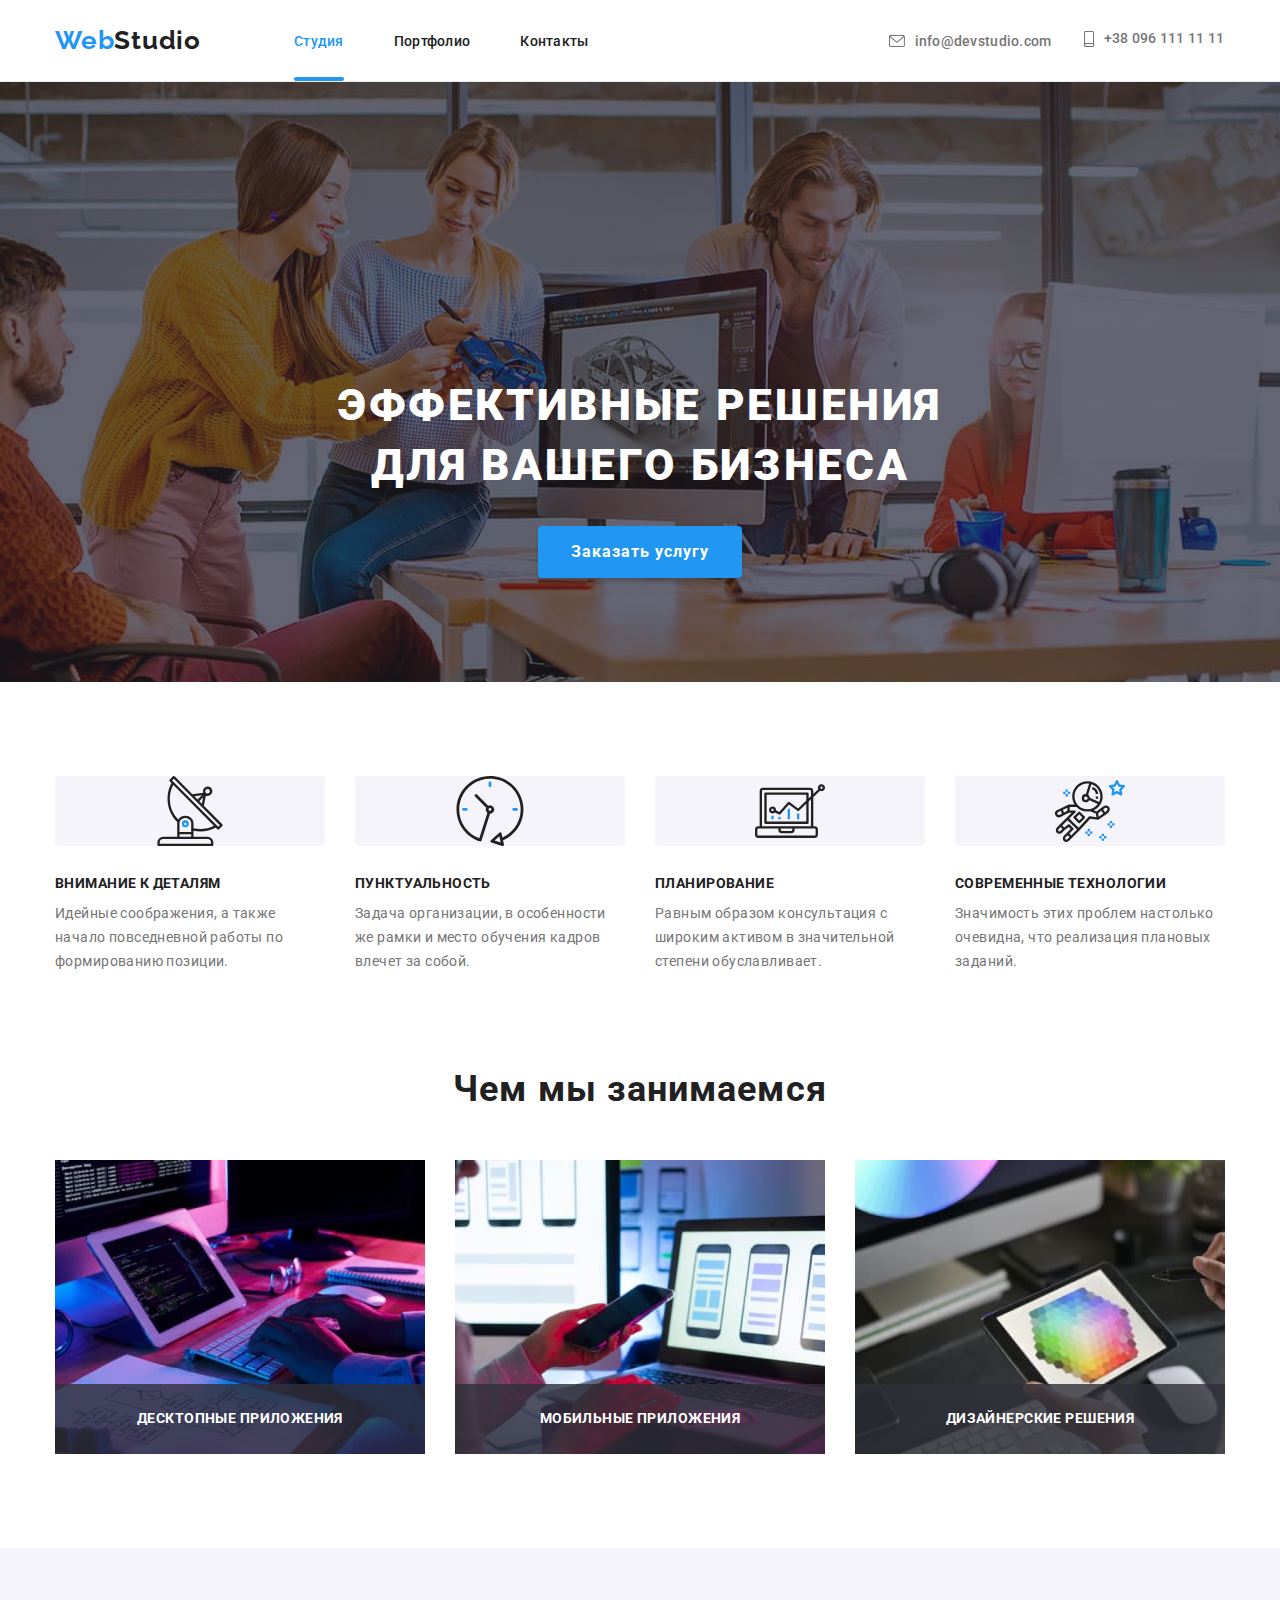
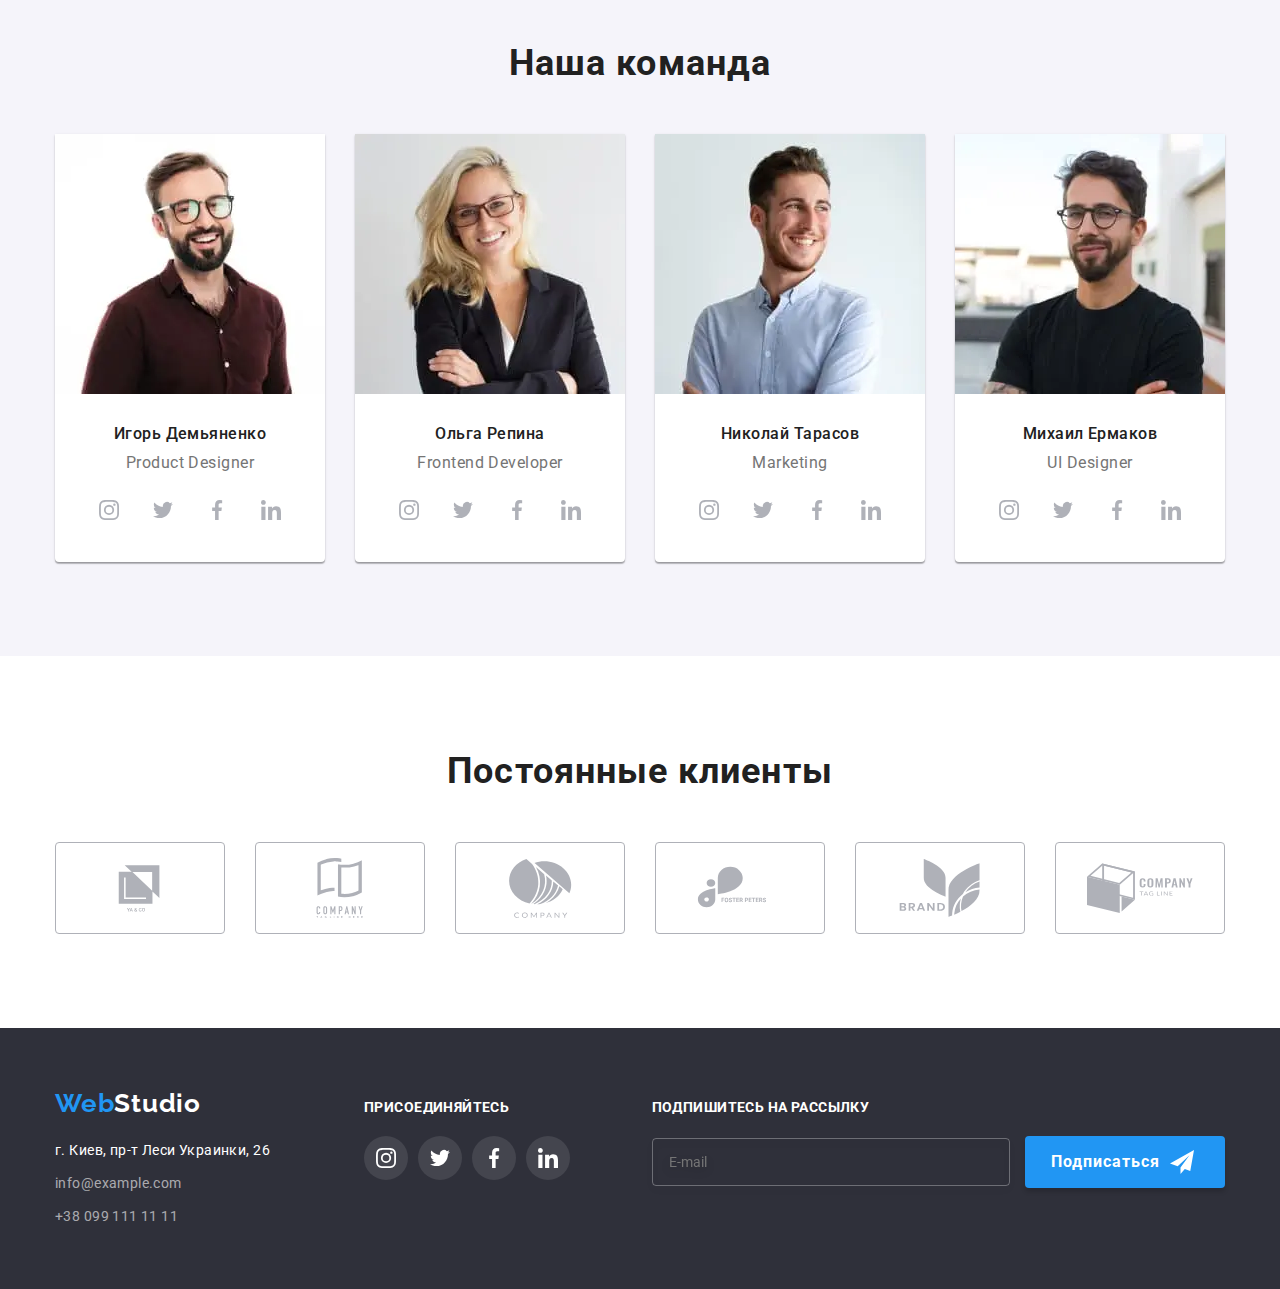
==== commit 2025531f: "Адаптирует секцию Services и кард-сет Портфолио" ====
--- a/index.html
+++ b/index.html
@@ -152,12 +152,20 @@
           <ul class="services__list">
             <li class="services__item">
               <div class="services__thumb">
-                <img
-                  src="./images/development.jpg"
-                  alt="Десктопные приложения"
-                  width="370"
-                  height="294"
-                />
+                <picture>
+                  <source
+                    srcset="
+                      ./images/desktop/services/desktop-app-370/desktop-app-370.jpg    1x,
+                      ./images/desktop/services/desktop-app-370/desktop-app-370@2x.jpg 2x
+                    "
+                    media="(min-width: 1200px)"
+                  />
+                  <img
+                    src="./images/desktop/services/desktop-app-370/desktop-app-370.jpg"
+                    alt="Десктопные приложения"
+                  />
+                </picture>
+
                 <div class="services__overlay">
                   <p class="services__name">Десктопные приложения</p>
                 </div>
@@ -165,12 +173,19 @@
             </li>
             <li class="services__item">
               <div class="services__thumb">
-                <img
-                  src="./images/filling.jpg"
-                  alt="Мобильные приложения"
-                  width="370"
-                  height="294"
-                />
+                <picture>
+                  <source
+                    srcset="
+                      ./images/desktop/services/mobile-app-370/mobile-app-370.jpg    1x,
+                      ./images/desktop/services/mobile-app-370/mobile-app-370@2x.jpg 2x
+                    "
+                    media="(min-width: 1200px)"
+                  />
+                  <img
+                    src="./images/desktop/services/mobile-app-370/mobile-app-370.jpg"
+                    alt="Мобильные приложения"
+                  />
+                </picture>
                 <div class="services__overlay">
                   <p class="services__name">Мобильные приложения</p>
                 </div>
@@ -178,12 +193,19 @@
             </li>
             <li class="services__item">
               <div class="services__thumb">
-                <img
-                  src="./images/design.jpg"
-                  alt="Дизайнерские решения"
-                  width="370"
-                  height="294"
-                />
+                <picture>
+                  <source
+                    srcset="
+                      ./images/desktop/services/design-solutions-370/design-solutions-370.jpg    1x,
+                      ./images/desktop/services/design-solutions-370/design-solutions-370@2x.jpg 2x
+                    "
+                    media="(min-width: 1200px)"
+                  />
+                  <img
+                    src="./images/desktop/services/design-solutions-370/design-solutions-370.jpg"
+                    alt="Дизайнерские решения"
+                  />
+                </picture>
                 <div class="services__overlay">
                   <p class="services__name">Дизайнерские решения</p>
                 </div>
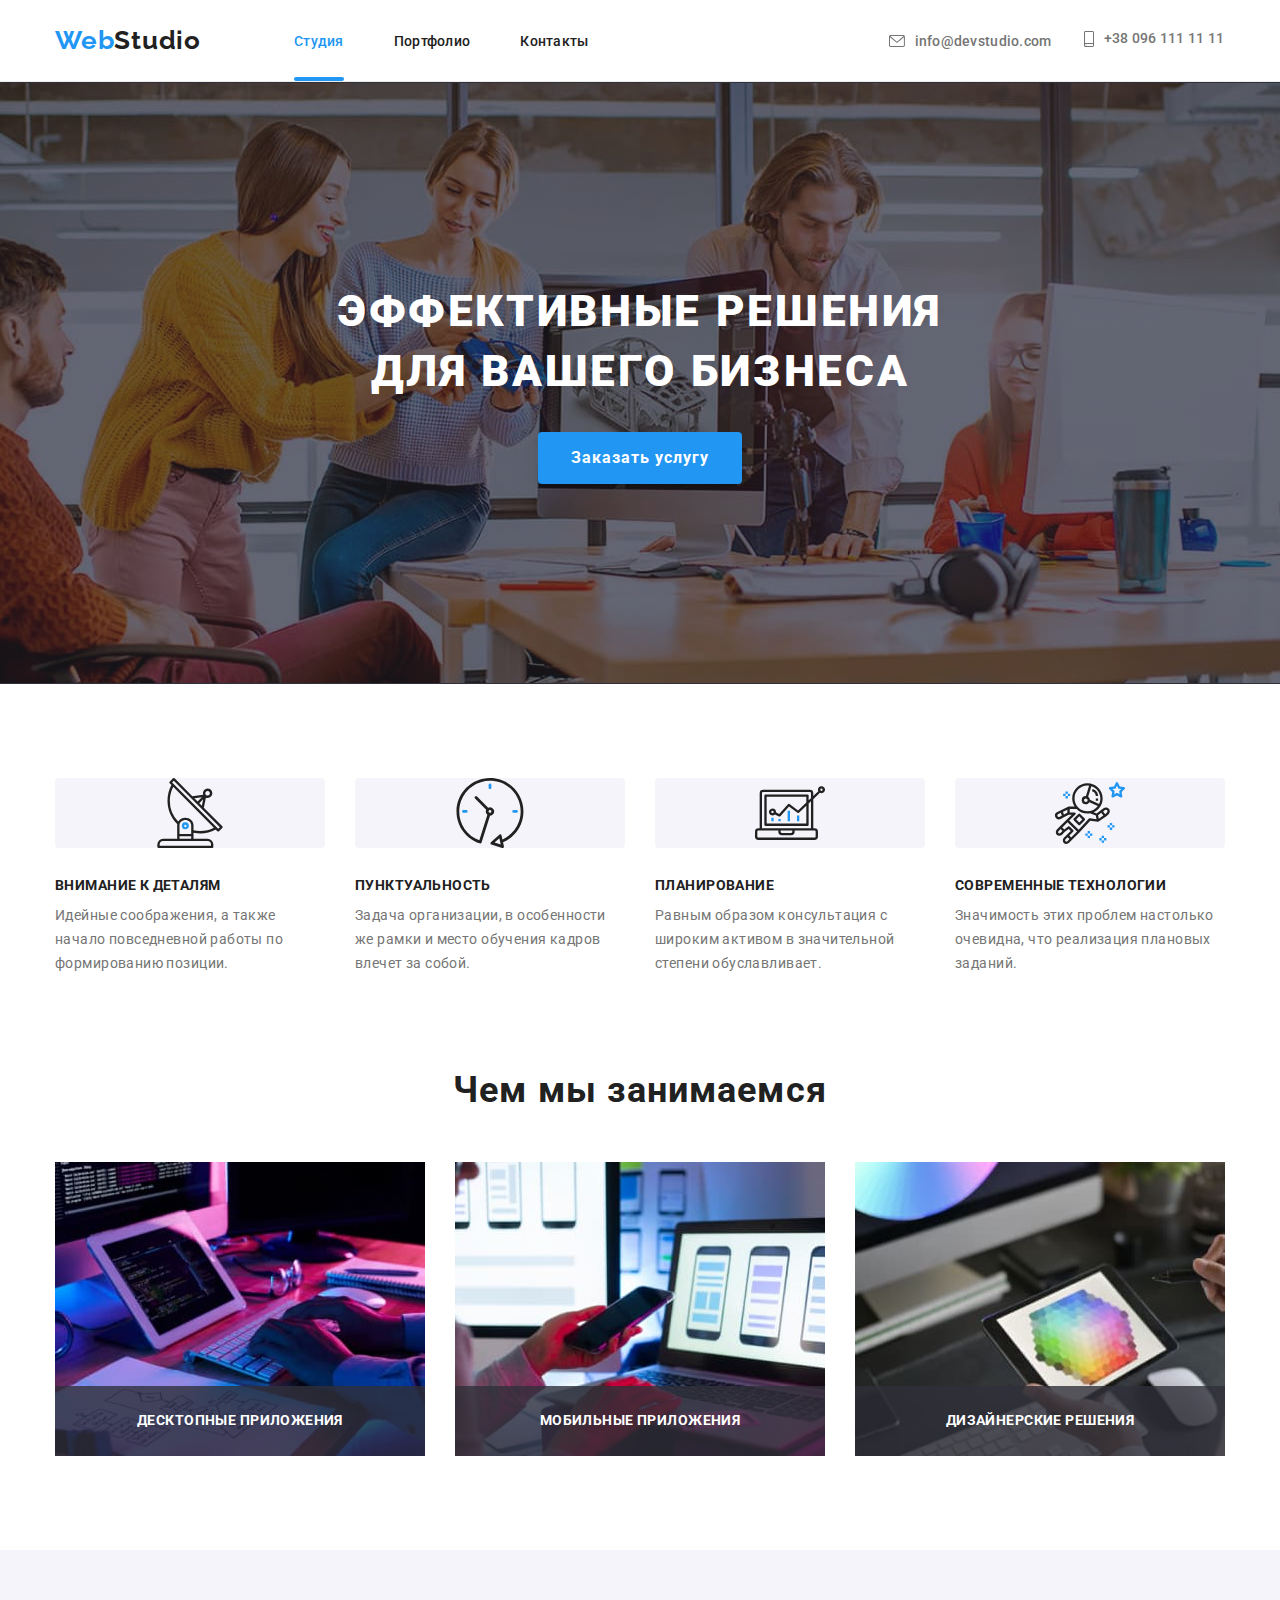
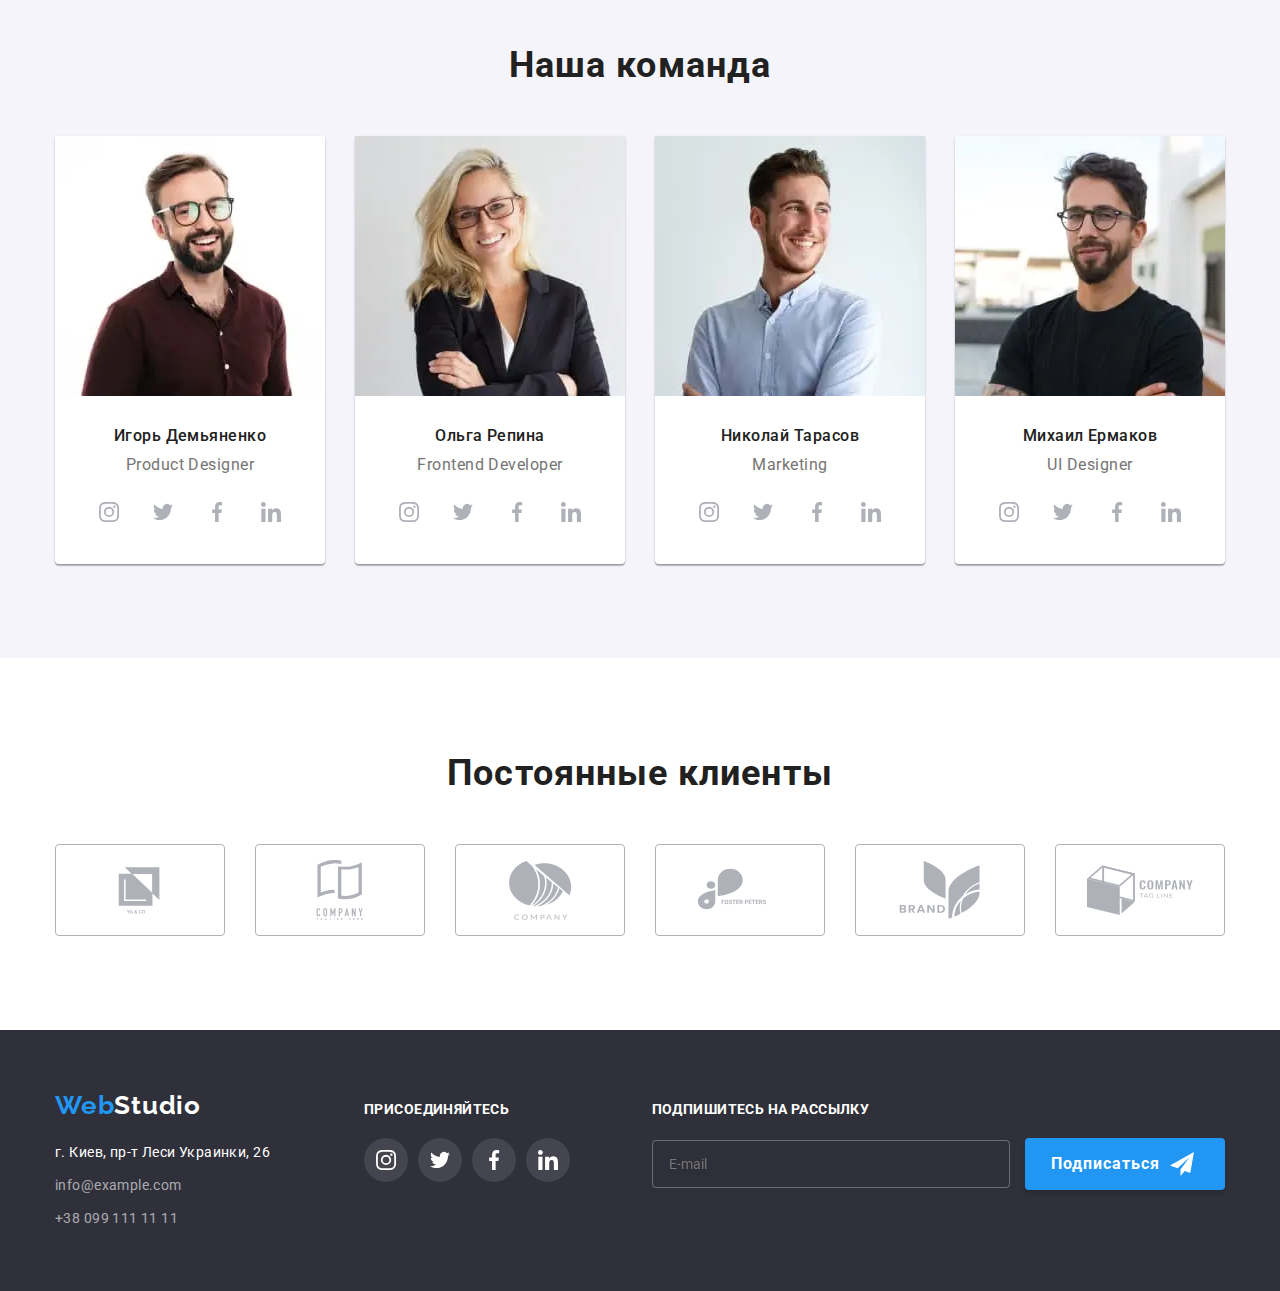
==== commit 35a976c1: "Правит размеры героя" ====
--- a/index.html
+++ b/index.html
@@ -751,7 +751,7 @@
             name="comment"
             id="comment"
             placeholder="Введите текст"
-            rows="10"
+            rows="5"
           ></textarea>
           <label class="form__agree-text">
             <input class="form__agree-checkbox" type="checkbox" name="agree" value="agree" />
--- a/css/main.min.css
+++ b/css/main.min.css
@@ -1 +1 @@
-:root{--primery-color: #212121;--secondary-color: #757575;--accent-color: #2196f3;--accent-color-hover: #188ce8;--light-color: #ffffff;--backgound-gray-color: #f5f4fa;--link-client-color: #afb1b8;--image-border: 1px solid #eeeeee;--primery-font: "Roboto", sans-serif;--secondary-font: "Raleway", sans-serif;--normal-font: 400;--medium-font: 500;--bolt-font: 700;--bolder-font: 900;--primary-font-size: 14px;--secondary-font-size: 16px}body{background-color:var(--light-color);font-size:var(--primary-font-size);color:var(--primery-color);font-family:var(--primery-font);letter-spacing:.03em}img{display:block;max-width:100%;height:auto}button{cursor:pointer}ul,ol{list-style:none;margin-top:0;margin-bottom:0;padding-left:0}h1,h2,h3,h4,h5,p{margin-top:0;margin-bottom:0}.section{padding-top:60px;padding-bottom:60px}@media screen and (min-width: 1200px){.section{padding-top:94px;padding-bottom:94px}}.container{padding-left:15px;padding-right:15px;margin-left:auto;margin-right:auto}@media screen and (min-width: 480px){.container{width:480px}}@media screen and (min-width: 768px){.container{width:768px}}@media screen and (min-width: 1200px){.container{width:1200px}}.visually-hidden{position:absolute;white-space:nowrap;width:1px;height:1px;overflow:hidden;border:0;padding:0;clip:rect(0 0 0 0);-webkit-clip-path:inset(50%);clip-path:inset(50%);margin:-1px}.page-header{position:relative;padding-top:16px;padding-bottom:16px;border-bottom:1px solid #ececec}@media screen and (min-width: 768px){.page-header{padding-top:21px;padding-bottom:21px}}@media screen and (min-width: 1200px){.page-header{padding-top:25px;padding-bottom:25px}}.logo{color:var(--primery-color);font-family:var(--secondary-font);font-weight:var(--bolt-font);text-decoration:none;font-size:24px;line-height:1.17;letter-spacing:.03em}@media screen and (max-width: 767px){.logo{margin-right:auto}}@media screen and (min-width: 768px){.logo{margin-right:88px}}@media screen and (min-width: 1200px){.logo{margin-right:93px;font-size:26px;line-height:1.19}}.accent{color:var(--accent-color)}.menu{display:flex;align-items:center}.menu-button{z-index:2;top:10px;display:inline-flex;margin:0;padding:0;border:none;background-color:rgba(0,0,0,0)}.menu-button .icon-cross{display:none}.menu-button.is-open .icon-cross{display:block}.menu-button.is-open .icon-menu{display:none}@media screen and (min-width: 768px){.menu-button{display:none}}.menu-container.is-open{display:block}@media screen and (max-width: 767px){.menu-container{display:none;position:absolute;z-index:1;top:0;left:0;width:100%;padding:48px 40px;background-color:var(--light-color);box-shadow:0px 4px 8px rgba(0,0,0,.04),0px 2px 4px rgba(0,0,0,.08),0px 1px 3px rgba(0,0,0,.16)}}@media screen and (min-width: 768px){.menu-container{display:flex;align-items:center}}@media screen and (max-width: 767px){.menu__list{margin-bottom:306px}}@media screen and (min-width: 768px){.menu__list{display:flex;margin-right:84px}}@media screen and (min-width: 1200px){.menu__list{margin-right:300px}}@media screen and (max-width: 767px){.menu__list .menu__item:not(:last-child){margin-bottom:32px}}@media screen and (min-width: 768px){.menu__list .menu__item:not(:last-child){margin-right:50px}}.menu__link{font-weight:var(--medium-font);font-size:40px;line-height:1.18;letter-spacing:.02em;text-decoration:none;color:var(--primery-color);transition:color 250ms cubic-bezier(0.4, 0, 0.2, 1)}.menu__link--current{color:var(--accent-color)}@media screen and (min-width: 768px){.menu__link{font-size:var(--primary-font-size);line-height:1.14;padding-top:32px;padding-bottom:32px;bottom:-1px;position:relative}.menu__link--current{color:var(--accent-color)}.menu__link--current::after{content:"";position:absolute;left:0;bottom:0;display:block;width:100%;height:4px;border-radius:2px;background-color:var(--accent-color)}.menu__link:hover,.menu__link:focus{color:var(--accent-color)}}@media screen and (max-width: 767px){.connection{display:flex;flex-direction:column;gap:32px;margin-bottom:64px}}@media screen and (min-width: 768px)and (max-width: 1199px){.connection{display:flex;flex-direction:column;gap:10px}}@media screen and (min-width: 1200px){.connection{display:flex;align-items:baseline;margin-left:auto}}@media screen and (max-width: 767px){.connection__item-first{order:2}}@media screen and (max-width: 767px){.connection__item-first .connection__link{font-weight:var(--medium-font);font-size:24px;line-height:1.17;letter-spacing:.02em;color:var(--secondary-color)}}@media screen and (max-width: 767px){.connection__item-second{order:1}}@media screen and (max-width: 767px){.connection__item-second .connection__link{font-weight:var(--medium-font);font-size:34px;line-height:1.18;letter-spacing:.02em;color:var(--accent-color)}}.connection__contact-icon{fill:currentColor;margin-right:10px}.connection__contact-icon:hover,.connection__contact-icon:focus{fill:currentColor}@media screen and (max-width: 767px){.connection__contact-icon{display:none}}@media screen and (min-width: 1200px){.connection__item:not(:last-child){margin-right:32px}}.connection__link{display:flex;align-items:center;color:var(--secondary-color);font-weight:var(--medium-font);line-height:1.14;letter-spacing:.02em;text-decoration:none;transition:color 250ms cubic-bezier(0.4, 0, 0.2, 1)}.connection__link:hover,.connection__link:focus{color:var(--accent-color)}@media screen and (min-width: 768px){.connection__link{font-size:12px;line-height:1.17}}@media screen and (min-width: 1200px){.connection__link{font-size:var(--primary-font-size);line-height:1.14}}.header-social-list{display:flex;flex-wrap:wrap;gap:10px}@media screen and (min-width: 768px){.header-social-list{display:none}}.header-social-list__item{padding-right:10px}.header-social-list__item:not(:last-child){border-right:1px solid rgba(33,33,33,.2)}.header-social-list__link{color:var(--accent-color);font-weight:var(--medium-font);font-size:18px;line-height:1.22;letter-spacing:.02em;text-decoration:none}.section.overlay{min-height:400px;margin-left:auto;margin-right:auto;background-color:#2f303a;text-align:center;background-repeat:no-repeat;background-position:center;background-image:linear-gradient(to right, rgba(47, 48, 58, 0.4), rgba(47, 48, 58, 0.4)),url(../../images/mobile/hero/hero-480/hero-480.jpg)}@media screen and (min-device-pexel-ratio: 2)and (max-width: 767px),screen and (-webkit-min-device-pixel-ratio: 2)and (max-width: 767px),screen and (min-resolution: 192dpi)and (max-width: 767px),screen and (min-resolution: 2dppx)and (max-width: 767px){.section.overlay{background-image:linear-gradient(to right, rgba(47, 48, 58, 0.4), rgba(47, 48, 58, 0.4)),url(../../images/mobile/hero/hero-480/hero-480@2x.jpg)}}@media screen and (min-width: 768px){.section.overlay{background-image:linear-gradient(to right, rgba(47, 48, 58, 0.4), rgba(47, 48, 58, 0.4)),url(../../images/tablet/hero/hero-768.jpg)}}@media screen and (min-device-pexel-ratio: 2)and (min-width: 768px),screen and (-webkit-min-device-pixel-ratio: 2)and (min-width: 768px),screen and (min-resolution: 192dpi)and (min-width: 768px),screen and (min-resolution: 2dppx)and (min-width: 768px){.section.overlay{background-image:linear-gradient(to right, rgba(47, 48, 58, 0.4), rgba(47, 48, 58, 0.4)),url(../../images/tablet/hero/hero-768@2x.jpg)}}@media screen and (min-width: 1200px){.section.overlay{min-height:600px;background-image:linear-gradient(to right, rgba(47, 48, 58, 0.4), rgba(47, 48, 58, 0.4)),url(../../images/desktop/hero/hero-1600.jpg)}}@media screen and (min-device-pexel-ratio: 2)and (min-width: 1200px),screen and (-webkit-min-device-pixel-ratio: 2)and (min-width: 1200px),screen and (min-resolution: 192dpi)and (min-width: 1200px),screen and (min-resolution: 2dppx)and (min-width: 1200px){.section.overlay{background-image:linear-gradient(to right, rgba(47, 48, 58, 0.4), rgba(47, 48, 58, 0.4)),url(../../images/desktop/hero/hero-1600@2x.jpg)}}.hero-title{width:360px;margin-left:auto;margin-right:auto;margin-top:118px;margin-bottom:30px;font-weight:var(--bolder-font);font-size:26px;line-height:1.62;text-align:center;letter-spacing:.06em;text-transform:uppercase;color:var(--light-color)}@media screen and (min-width: 1200px){.hero-title{width:696px;margin-top:200px;font-size:44px;line-height:1.36}}.button{font-family:inherit;border:1px solid rgba(0,0,0,0);transition:background-color 250ms cubic-bezier(0.4, 0, 0.2, 1),box-shadow 250ms cubic-bezier(0.4, 0, 0.2, 1),color 250ms cubic-bezier(0.4, 0, 0.2, 1)}.button--contained{display:block;padding:10px 32px;margin-left:auto;margin-right:auto;min-width:200px;color:var(--light-color);background-color:var(--accent-color);font-weight:var(--bolt-font);font-size:var(--secondary-font-size);line-height:1.88;letter-spacing:.06em;cursor:pointer;text-align:center;border-radius:4px;box-shadow:0px 4px 4px rgba(0,0,0,.15)}.button--contained:hover,.button--contained:focus{background-color:var(--accent-color-hover)}@media screen and (min-width: 768px){.benefits__list{display:flex;flex-wrap:wrap;margin:-15px}}@media screen and (min-width: 1200px){.benefits__list{margin:-15px}}@media screen and (min-width: 768px){.benefits__item{margin:15px;width:calc((100% - 60px)/2)}}@media screen and (min-width: 1200px){.benefits__item{margin:15px;width:calc((100% - 120px)/4)}}@media screen and (max-width: 767px){.benefits__item:not(:last-child){margin-bottom:30px}}.benefits__icon-container{display:flex;justify-content:center;align-items:center;background-color:var(--backgound-gray-color);border-radius:4px;margin-bottom:30px}.benefits__achivements{margin-bottom:10px;font-weight:var(--bolt-font);font-size:var(--primary-font-size);line-height:1.14;letter-spacing:.03em;text-transform:uppercase}@media screen and (max-width: 768px){.benefits__achivements{text-align:center}}.benefits__description{color:var(--secondary-color);font-size:var(--primary-font-size);line-height:1.71;letter-spacing:.03em}.section.services{padding-top:0}@media screen and (max-width: 1199px){.section.services{display:none}}.head-title{margin-top:0;margin-bottom:50px;font-weight:var(--bolt-font);font-size:36px;line-height:1.17;text-align:center;letter-spacing:.03em}.services__list{display:flex}.services__list .services__item:not(:last-child){margin-right:30px}.services__thumb{position:relative}.services__overlay{position:absolute;transform-origin:bottom center;bottom:0;width:370px;height:70px;background-color:rgba(47,48,58,.8)}.services__name{margin-top:27px;margin-bottom:27px;font-weight:var(--bolt-font);font-size:var(--primary-font-size);line-height:1.14;text-align:center;letter-spacing:.03em;text-transform:uppercase;color:var(--light-color)}.head-title{margin-bottom:30px;font-weight:var(--bolt-font);font-size:28px;line-height:1.18;text-align:center;letter-spacing:.03em}@media screen and (min-width: 1200px){.head-title{margin-bottom:50px;font-size:36px;line-height:1.17}}.section--gray-background{background-color:var(--backgound-gray-color)}.team{display:flex;flex-wrap:wrap;gap:30px;justify-content:center;align-items:center}.team__item{width:450px;text-align:center;background-color:var(--light-color);box-shadow:0px 1px 3px rgba(0,0,0,.12),0px 1px 1px rgba(0,0,0,.14),0px 2px 1px rgba(0,0,0,.2);border-radius:0px 0px 4px 4px}@media screen and (min-width: 768px){.team__item{width:354px}}@media screen and (min-width: 1200px){.team__item{width:270px}}.team__photo{margin-top:0;margin-bottom:0}.team__card-information{padding-top:30px;padding-bottom:30px}.team__member{margin-top:0;margin-bottom:10px;font-weight:var(--medium-font);font-size:var(--secondary-font-size);line-height:1.19;letter-spacing:.03em}.team__profession{margin-top:0;margin-bottom:16px;color:var(--secondary-color);font-weight:var(--normal-font);font-size:var(--secondary-font-size);line-height:1.19;letter-spacing:.03em}.team__social-links-list{display:flex;align-items:center;justify-content:center;gap:10px}.team__card-social-link{width:44px;height:44px;border-radius:50%}.team__personal-social-links{display:flex;justify-content:center;align-items:center;text-decoration:none;color:var(--link-client-color);width:100%;height:100%;border-radius:50%;transition:background-color 250ms cubic-bezier(0.4, 0, 0.2, 1),color 250ms cubic-bezier(0.4, 0, 0.2, 1)}.team__personal-social-links:hover,.team__personal-social-links:focus{color:var(--light-color);background-color:var(--accent-color)}.team__link-icon{fill:currentColor}.clients-list{display:flex;flex-wrap:wrap;justify-content:center;align-items:center;gap:30px}.client{width:210px;height:92px}@media screen and (min-width: 768px){.client{width:226px}}@media screen and (min-width: 1200px){.client{width:170px}}.client__link{display:flex;align-items:center;justify-content:center;color:var(--link-client-color);width:100%;height:100%;border:1px solid currentColor;border-radius:4px;transition:color 250ms cubic-bezier(0.4, 0, 0.2, 1),border 250ms cubic-bezier(0.4, 0, 0.2, 1)}.client__link:hover,.client__link:focus{color:var(--accent-color);border-color:currentColor}.client__icon{fill:currentColor}.footer__logo{display:inline-block;margin-bottom:20px;color:var(--light-color);font-family:var(--secondary-font);font-size:24px;font-weight:var(--bolt-font);line-height:1.17;text-decoration:none;letter-spacing:.03em}@media screen and (min-width: 1200px){.footer__logo{font-size:26px;line-height:1.19}}.total-footer-background{background-color:#2f303a;padding-top:60px;padding-bottom:60px}@media screen and (max-width: 767px){.total-footer-background{text-align:center}}@media screen and (min-width: 768px)and (max-width: 1199px){.footer{display:flex;flex-wrap:wrap;justify-content:space-around}}@media screen and (min-width: 1200px){.footer{display:flex;align-items:baseline}}@media screen and (max-width: 767px){.contacts-thumb{margin-bottom:60px}}.contacts{display:inline-block}@media screen and (min-width: 768px)and (max-width: 1199px){.contacts{margin-bottom:60px}}.contacts__item{display:block;margin-top:0}.contacts__item:not(:last-child){margin-bottom:8px}@media screen and (min-width: 1200px){.contacts__item:not(:last-child){margin-bottom:9px}}.contacts__location{color:#fff;font-style:normal;font-weight:var(--normal-font);font-size:var(--primary-font-size);line-height:1.71;letter-spacing:.03em;text-decoration:none;transition:color 250ms cubic-bezier(0.4, 0, 0.2, 1)}.contacts__location:hover,.contacts__location:focus{color:var(--accent-color)}.contacts__mail-tel{color:rgba(255,255,255,.6);font-style:normal;font-weight:var(--normal-font);font-size:var(--primary-font-size);line-height:1.71;letter-spacing:.03em;text-decoration:none;transition:color 250ms cubic-bezier(0.4, 0, 0.2, 1)}.contacts__mail-tel:hover,.contacts__mail-tel:focus{color:var(--accent-color)}@media screen and (min-width: 1200px){.join{margin-left:70px}}.footer-text-title{font-family:var(--primery-font);font-weight:var(--bolt-font);font-size:var(--primary-font-size);line-height:1.14;letter-spacing:.03em;text-transform:uppercase;color:#fff;margin-top:0;margin-bottom:20px}.links-list{display:flex;gap:10px}@media screen and (max-width: 767px){.links-list{align-items:center;justify-content:center;margin-bottom:60px}}.links-list__item{width:44px;height:44px}.links-list__link{display:flex;justify-content:center;align-items:center;width:100%;height:100%;text-decoration:none;color:var(--light-color);background-color:rgba(255,255,255,.1);border-radius:50%;transition:background-color 250ms cubic-bezier(0.4, 0, 0.2, 1)}.links-list__link:hover,.links-list__link:focus{background-color:var(--accent-color)}.links-list__icon{fill:currentColor}@media screen and (min-width: 767px)and (max-width: 1199px){.footer-form{display:flex;flex-direction:column;text-align:center}}@media screen and (min-width: 1200px){.footer-form{margin-left:auto}}.footer-form__input-email{width:450px;margin-bottom:20px;padding:15px 16px;background:rgba(0,0,0,0);border:1px solid rgba(255,255,255,.3);filter:drop-shadow(0px 4px 4px rgba(0, 0, 0, 0.15));border-radius:4px;color:var(--light-color)}@media screen and (min-width: 1200px){.footer-form__input-email{width:358px;margin-bottom:0;margin-right:12px}}.footer-form_button--contained{display:inline-flex;align-items:center;padding:10px 13px 10px 25px}.button__icon{margin-left:10px;fill:var(--light-color)}.backdrop{position:fixed;top:0;left:0;width:100%;height:100%;background-color:rgba(0,0,0,.2);opacity:1;transition:opacity 250ms cubic-bezier(0.4, 0, 0.2, 1),visibility 250ms cubic-bezier(0.4, 0, 0.2, 1)}.backdrop.is-hidden{opacity:0;pointer-events:none;visibility:hidden}.modal{position:absolute;z-index:3;top:50%;left:50%;width:450px;background:var(--light-color);box-shadow:0px 1px 3px rgba(0,0,0,.12),0px 1px 1px rgba(0,0,0,.14),0px 2px 1px rgba(0,0,0,.2);border-radius:4px;padding:40px;transform:translate(-50%, -50%) scale(1);transition:transform 250ms cubic-bezier(0.4, 0, 0.2, 1)}@media screen and (min-width: 1200px){.modal{width:528px}}.backdrop.is-hidden .modal{transform:translate(-50%, -50%) scale(1.1)}.close{position:absolute;top:8px;right:8px;width:30px;height:30px;border:1px solid rgba(0,0,0,.1);border-radius:50%;background-color:var(--light-color);cursor:pointer}.close__cross-icon{position:absolute;top:50%;left:50%;transform:translate(-50%, -50%);fill:#000;transition:fill 250ms cubic-bezier(0.4, 0, 0.2, 1)}.close:hover .close__cross-icon,.close:focus .close__cross-icon{fill:var(--accent-color)}.form__title{font-weight:var(--bolt-font);font-size:20px;line-height:1.5;text-align:center;letter-spacing:.03em;color:var(--primery-color);margin-bottom:12px}@media screen and (min-width: 1200px){.form__title{line-height:1.15}}.form__item{display:flex;flex-direction:column;margin-bottom:10px}.form__label{display:block;font-weight:var(--normal-font);font-size:12px;line-height:1.17;letter-spacing:.01em;color:var(--secondary-color);margin-bottom:4px}.form__input-container{position:relative}.form__input-text{padding:12px 42px;width:100%;font-size:var(--secondary-font-size);border:1px solid rgba(33,33,33,.2);border-radius:4px;transition:border 250ms cubic-bezier(0.4, 0, 0.2, 1);font-size:var(--secondary-font-size);color:var(--primery-color)}.form__input-text:focus{border:1px solid var(--accent-color);outline:none}.form__input-span{transition:fill 250ms cubic-bezier(0.4, 0, 0.2, 1)}.form__input-text:focus+.form__input-span{fill:var(--accent-color)}.form__input-icon{position:absolute;top:50%;left:15px;transform:translate(0, -50%)}.form__comment-place{resize:none;width:100%;margin-bottom:20px;border:1px solid rgba(33,33,33,.2);border-radius:4px;padding:12px 16px;transition:border 250ms cubic-bezier(0.4, 0, 0.2, 1);font-size:var(--secondary-font-size);color:var(--primery-color)}.form__comment-place:focus{border:1px solid var(--accent-color);outline:none}.form__comment-place::-moz-placeholder{font-size:14px;line-height:1.14;letter-spacing:.01em;color:rgba(117,117,117,.5)}.form__comment-place:-ms-input-placeholder{font-size:14px;line-height:1.14;letter-spacing:.01em;color:rgba(117,117,117,.5)}.form__comment-place::placeholder{font-size:14px;line-height:1.14;letter-spacing:.01em;color:rgba(117,117,117,.5)}@media screen and (min-width: 1200px){.form__comment-place::-moz-placeholder{font-size:12px;line-height:1.16;letter-spacing:.01em}.form__comment-place:-ms-input-placeholder{font-size:12px;line-height:1.16;letter-spacing:.01em}.form__comment-place::placeholder{font-size:12px;line-height:1.16;letter-spacing:.01em}}.form__agree-text{display:inline-flex;align-items:center;margin-bottom:31px}@media screen and (min-width: 1200px){.form__agree-text{margin-bottom:30px}}.form__agree-checkbox{position:absolute;width:1px;height:1px;margin:-1px;border:0;padding:0;clip:rect(0 0 0 0);overflow:hidden}.form__checkbox-icon{display:inline-block;margin-right:8px;width:16px;height:15px;background-image:url(../images/uncheck.svg)}.form__agree-checkbox:checked+.form__checkbox-icon{background-image:url(../images/check.svg)}.form__agree-checkbox:focus+.form__checkbox-icon{outline:2px solid #2196f3;transition:outline 250ms cubic-bezier(0.4, 0, 0.2, 1)}.form__agree-text{font-size:12px;line-height:1.16;letter-spacing:.03em;color:var(--secondary-color)}@media screen and (min-width: 1200px){.form__agree-text{font-size:var(--primary-font-size);line-height:1.71}}.policy{color:#2196f3}.form__button{padding:10px 55px}.filter{display:flex;flex-wrap:wrap;justify-content:center;margin-bottom:40px;gap:8px}@media screen and (max-width: 767px){.filter{justify-content:flex-start}}@media screen and (min-width: 768px){.filter{margin-bottom:30px}}@media screen and (min-width: 1200px){.filter{margin-bottom:50px}}.filter__button{padding:6px 22px;border-radius:4px;color:var(--primery-color);background-color:var(--backgound-gray-color);font-family:var(--primery-font);font-weight:var(--medium-font);font-size:var(--secondary-font-size);line-height:1.63;text-align:center;letter-spacing:.03em;cursor:pointer}.filter__button:hover,.filter__button:focus{color:var(--light-color);background-color:var(--accent-color);box-shadow:0px 3px 1px rgba(0,0,0,.1),0px 1px 2px rgba(0,0,0,.08),0px 2px 2px rgba(0,0,0,.12)}.card-set{display:flex;flex-wrap:wrap}@media screen and (max-width: 767px){.card-set{gap:30px}}@media screen and (min-width: 768px){.card-set{margin-top:-30px;margin-left:-30px}}@media screen and (min-width: 768px){.card-set__item{flex-basis:calc(50% - 30px);margin-left:30px;margin-top:30px}}@media screen and (min-width: 1200px){.card-set__item{flex-basis:calc(33.3333333333% - 30px);margin-left:30px;margin-top:30px}}.card{display:block;text-decoration:none;color:var(--primery-color);transition:box-shadow 250ms cubic-bezier(0.4, 0, 0.2, 1)}.card:hover,.card:focus{box-shadow:0px 1px 1px rgba(0,0,0,.12),0px 4px 4px rgba(0,0,0,.06),1px 4px 6px rgba(0,0,0,.16)}@media screen and (max-width: 1199px)and (min-width: 768px){.card{display:flex;flex-direction:column;height:100%}}.card__thumb{position:relative;overflow:hidden}.card__image{margin-top:0;margin-bottom:0px}.card__overlay{position:absolute;top:0;left:0;width:100%;height:100%;background-color:rgba(33,150,243,.9);transform:translateY(100%);transition:transform 250ms cubic-bezier(0.4, 0, 0.2, 1)}.card:hover .card__overlay,.card:focus .card__overlay{transform:translateY(0%)}.card__text{position:absolute;width:322px;top:50%;left:50%;transform:translate(-50%, -50%);margin-top:0;margin-bottom:0;font-weight:var(--normal-font);font-size:18px;line-height:1.56;letter-spacing:.03em;color:var(--light-color)}.card__content{padding:20px 24px;border-bottom:var(--image-border);border-right:var(--image-border);border-left:var(--image-border)}@media screen and (min-width: 768px){.card__content{flex-grow:1}}.card__project-title{margin-top:0;margin-bottom:4px;font-size:18px;font-weight:var(--bolt-font);line-height:2;letter-spacing:.06em}.card__project-description{margin-top:0;margin-bottom:0;color:var(--secondary-color);font-weight:var(--normal-font);font-size:var(--secondary-font-size);line-height:1.88;letter-spacing:.03em}/*# sourceMappingURL=main.min.css.map */+:root{--primery-color: #212121;--secondary-color: #757575;--accent-color: #2196f3;--accent-color-hover: #188ce8;--light-color: #ffffff;--backgound-gray-color: #f5f4fa;--link-client-color: #afb1b8;--image-border: 1px solid #eeeeee;--primery-font: "Roboto", sans-serif;--secondary-font: "Raleway", sans-serif;--normal-font: 400;--medium-font: 500;--bolt-font: 700;--bolder-font: 900;--primary-font-size: 14px;--secondary-font-size: 16px}body{background-color:var(--light-color);font-size:var(--primary-font-size);color:var(--primery-color);font-family:var(--primery-font);letter-spacing:.03em}img{display:block;max-width:100%;height:auto}button{cursor:pointer}ul,ol{list-style:none;margin-top:0;margin-bottom:0;padding-left:0}h1,h2,h3,h4,h5,p{margin-top:0;margin-bottom:0}.section{padding-top:60px;padding-bottom:60px}@media screen and (min-width: 1200px){.section{padding-top:94px;padding-bottom:94px}}.container{padding-left:15px;padding-right:15px}@media screen and (min-width: 480px){.container{width:480px;margin-right:auto;margin-left:auto}}@media screen and (min-width: 768px){.container{width:768px}}@media screen and (min-width: 1200px){.container{width:1200px}}.visually-hidden{position:absolute;white-space:nowrap;width:1px;height:1px;overflow:hidden;border:0;padding:0;clip:rect(0 0 0 0);-webkit-clip-path:inset(50%);clip-path:inset(50%);margin:-1px}.page-header{position:relative;padding-top:16px;padding-bottom:16px;border-bottom:1px solid #ececec}@media screen and (min-width: 768px){.page-header{padding-top:21px;padding-bottom:21px}}@media screen and (min-width: 1200px){.page-header{padding-top:25px;padding-bottom:25px}}.logo{color:var(--primery-color);font-family:var(--secondary-font);font-weight:var(--bolt-font);text-decoration:none;font-size:24px;line-height:1.17;letter-spacing:.03em}@media screen and (max-width: 767px){.logo{margin-right:auto}}@media screen and (min-width: 768px){.logo{margin-right:88px}}@media screen and (min-width: 1200px){.logo{margin-right:93px;font-size:26px;line-height:1.19}}.accent{color:var(--accent-color)}.menu{display:flex;align-items:center}.menu-button{z-index:2;top:10px;display:inline-flex;margin:0;padding:0;border:none;background-color:rgba(0,0,0,0)}.menu-button .icon-cross{display:none}.menu-button.is-open .icon-cross{display:block}.menu-button.is-open .icon-menu{display:none}@media screen and (min-width: 768px){.menu-button{display:none}}.menu-container.is-open{display:block}@media screen and (max-width: 767px){.menu-container{display:none;position:absolute;z-index:1;top:0;left:0;width:100%;max-height:796px;padding:48px 40px;background-color:var(--light-color);box-shadow:0px 4px 8px rgba(0,0,0,.04),0px 2px 4px rgba(0,0,0,.08),0px 1px 3px rgba(0,0,0,.16)}}@media screen and (min-width: 768px){.menu-container{display:flex;align-items:center}}@media screen and (max-width: 767px){.menu__list{margin-bottom:306px}}@media screen and (min-width: 768px){.menu__list{display:flex;margin-right:84px}}@media screen and (min-width: 1200px){.menu__list{margin-right:300px}}@media screen and (max-width: 767px){.menu__list .menu__item:not(:last-child){margin-bottom:32px}}@media screen and (min-width: 768px){.menu__list .menu__item:not(:last-child){margin-right:50px}}.menu__link{font-weight:var(--medium-font);font-size:40px;line-height:1.18;letter-spacing:.02em;text-decoration:none;color:var(--primery-color);transition:color 250ms cubic-bezier(0.4, 0, 0.2, 1)}.menu__link--current{color:var(--accent-color)}@media screen and (min-width: 768px){.menu__link{font-size:var(--primary-font-size);line-height:1.14;padding-top:32px;padding-bottom:32px;bottom:-1px;position:relative}.menu__link--current{color:var(--accent-color)}.menu__link--current::after{content:"";position:absolute;left:0;bottom:0;display:block;width:100%;height:4px;border-radius:2px;background-color:var(--accent-color)}.menu__link:hover,.menu__link:focus{color:var(--accent-color)}}@media screen and (max-width: 767px){.connection{display:flex;flex-direction:column;gap:32px;margin-bottom:64px}}@media screen and (min-width: 768px)and (max-width: 1199px){.connection{display:flex;flex-direction:column;gap:10px}}@media screen and (min-width: 1200px){.connection{display:flex;align-items:baseline;margin-left:auto}}@media screen and (max-width: 767px){.connection__item-first{order:2}}@media screen and (max-width: 767px){.connection__item-first .connection__link{font-weight:var(--medium-font);font-size:24px;line-height:1.17;letter-spacing:.02em;color:var(--secondary-color)}}@media screen and (max-width: 767px){.connection__item-second{order:1}}@media screen and (max-width: 767px){.connection__item-second .connection__link{font-weight:var(--medium-font);font-size:34px;line-height:1.18;letter-spacing:.02em;color:var(--accent-color)}}.connection__contact-icon{fill:currentColor;margin-right:10px}.connection__contact-icon:hover,.connection__contact-icon:focus{fill:currentColor}@media screen and (max-width: 767px){.connection__contact-icon{display:none}}@media screen and (min-width: 1200px){.connection__item:not(:last-child){margin-right:32px}}.connection__link{display:flex;align-items:center;color:var(--secondary-color);font-weight:var(--medium-font);line-height:1.14;letter-spacing:.02em;text-decoration:none;transition:color 250ms cubic-bezier(0.4, 0, 0.2, 1)}.connection__link:hover,.connection__link:focus{color:var(--accent-color)}@media screen and (min-width: 768px){.connection__link{font-size:12px;line-height:1.17}}@media screen and (min-width: 1200px){.connection__link{font-size:var(--primary-font-size);line-height:1.14}}.header-social-list{display:flex;flex-wrap:wrap;gap:10px}@media screen and (min-width: 768px){.header-social-list{display:none}}.header-social-list__item{padding-right:10px}.header-social-list__item:not(:last-child){border-right:1px solid rgba(33,33,33,.2)}.header-social-list__link{color:var(--accent-color);font-weight:var(--medium-font);font-size:18px;line-height:1.22;letter-spacing:.02em;text-decoration:none}.section.overlay{min-height:400px;margin-left:auto;margin-right:auto;padding-top:118px;padding-bottom:118px;background-color:#2f303a;text-align:center;background-repeat:no-repeat;background-position:center;background-size:480px 400px;background-image:linear-gradient(to right, rgba(47, 48, 58, 0.4), rgba(47, 48, 58, 0.4)),url(../../images/mobile/hero/hero-480/hero-480.jpg)}@media screen and (min-device-pexel-ratio: 2)and (max-width: 767px),screen and (-webkit-min-device-pixel-ratio: 2)and (max-width: 767px),screen and (min-resolution: 192dpi)and (max-width: 767px),screen and (min-resolution: 2dppx)and (max-width: 767px){.section.overlay{background-image:linear-gradient(to right, rgba(47, 48, 58, 0.4), rgba(47, 48, 58, 0.4)),url(../../images/mobile/hero/hero-480/hero-480@2x.jpg)}}@media screen and (min-width: 768px){.section.overlay{background-size:768px 400px;background-image:linear-gradient(to right, rgba(47, 48, 58, 0.4), rgba(47, 48, 58, 0.4)),url(../../images/tablet/hero/hero-768.jpg)}}@media screen and (min-device-pexel-ratio: 2)and (min-width: 768px),screen and (-webkit-min-device-pixel-ratio: 2)and (min-width: 768px),screen and (min-resolution: 192dpi)and (min-width: 768px),screen and (min-resolution: 2dppx)and (min-width: 768px){.section.overlay{background-image:linear-gradient(to right, rgba(47, 48, 58, 0.4), rgba(47, 48, 58, 0.4)),url(../../images/tablet/hero/hero-768@2x.jpg)}}@media screen and (min-width: 1200px){.section.overlay{min-height:600px;padding-top:200px;padding-bottom:200px;background-size:1600px 600px;background-image:linear-gradient(to right, rgba(47, 48, 58, 0.4), rgba(47, 48, 58, 0.4)),url(../../images/desktop/hero/hero-1600.jpg)}}@media screen and (min-device-pexel-ratio: 2)and (min-width: 1200px),screen and (-webkit-min-device-pixel-ratio: 2)and (min-width: 1200px),screen and (min-resolution: 192dpi)and (min-width: 1200px),screen and (min-resolution: 2dppx)and (min-width: 1200px){.section.overlay{background-image:linear-gradient(to right, rgba(47, 48, 58, 0.4), rgba(47, 48, 58, 0.4)),url(../../images/desktop/hero/hero-1600@2x.jpg)}}.hero-title{width:360px;margin-left:auto;margin-right:auto;margin-top:0px;margin-bottom:30px;font-weight:var(--bolder-font);font-size:26px;line-height:1.62;text-align:center;letter-spacing:.06em;text-transform:uppercase;color:var(--light-color)}@media screen and (min-width: 1200px){.hero-title{width:696px;margin-top:0px;font-size:44px;line-height:1.36}}.button{font-family:inherit;border:1px solid rgba(0,0,0,0);transition:background-color 250ms cubic-bezier(0.4, 0, 0.2, 1),box-shadow 250ms cubic-bezier(0.4, 0, 0.2, 1),color 250ms cubic-bezier(0.4, 0, 0.2, 1)}.button--contained{display:block;padding:10px 32px;margin-left:auto;margin-right:auto;min-width:200px;color:var(--light-color);background-color:var(--accent-color);font-weight:var(--bolt-font);font-size:var(--secondary-font-size);line-height:1.88;letter-spacing:.06em;cursor:pointer;text-align:center;border-radius:4px;box-shadow:0px 4px 4px rgba(0,0,0,.15)}.button--contained:hover,.button--contained:focus{background-color:var(--accent-color-hover)}@media screen and (min-width: 768px){.benefits__list{display:flex;flex-wrap:wrap;margin:-15px}}@media screen and (min-width: 1200px){.benefits__list{margin:-15px}}@media screen and (min-width: 768px){.benefits__item{margin:15px;width:calc((100% - 60px)/2)}}@media screen and (min-width: 1200px){.benefits__item{margin:15px;width:calc((100% - 120px)/4)}}@media screen and (max-width: 767px){.benefits__item:not(:last-child){margin-bottom:30px}}.benefits__icon-container{display:flex;justify-content:center;align-items:center;background-color:var(--backgound-gray-color);border-radius:4px;margin-bottom:30px}.benefits__achivements{margin-bottom:10px;font-weight:var(--bolt-font);font-size:var(--primary-font-size);line-height:1.14;letter-spacing:.03em;text-transform:uppercase}@media screen and (max-width: 768px){.benefits__achivements{text-align:center}}.benefits__description{color:var(--secondary-color);font-size:var(--primary-font-size);line-height:1.71;letter-spacing:.03em}.section.services{padding-top:0}@media screen and (max-width: 1199px){.section.services{display:none}}.head-title{margin-top:0;margin-bottom:50px;font-weight:var(--bolt-font);font-size:36px;line-height:1.17;text-align:center;letter-spacing:.03em}.services__list{display:flex}.services__list .services__item:not(:last-child){margin-right:30px}.services__thumb{position:relative}.services__overlay{position:absolute;transform-origin:bottom center;bottom:0;width:370px;height:70px;background-color:rgba(47,48,58,.8)}.services__name{margin-top:27px;margin-bottom:27px;font-weight:var(--bolt-font);font-size:var(--primary-font-size);line-height:1.14;text-align:center;letter-spacing:.03em;text-transform:uppercase;color:var(--light-color)}.head-title{margin-bottom:30px;font-weight:var(--bolt-font);font-size:28px;line-height:1.18;text-align:center;letter-spacing:.03em}@media screen and (min-width: 1200px){.head-title{margin-bottom:50px;font-size:36px;line-height:1.17}}.section--gray-background{background-color:var(--backgound-gray-color)}.team{display:flex;flex-wrap:wrap;gap:30px;justify-content:center;align-items:center}.team__item{width:450px;text-align:center;background-color:var(--light-color);box-shadow:0px 1px 3px rgba(0,0,0,.12),0px 1px 1px rgba(0,0,0,.14),0px 2px 1px rgba(0,0,0,.2);border-radius:0px 0px 4px 4px}@media screen and (min-width: 768px){.team__item{width:354px}}@media screen and (min-width: 1200px){.team__item{width:270px}}.team__photo{margin-top:0;margin-bottom:0}.team__card-information{padding-top:30px;padding-bottom:30px}.team__member{margin-top:0;margin-bottom:10px;font-weight:var(--medium-font);font-size:var(--secondary-font-size);line-height:1.19;letter-spacing:.03em}.team__profession{margin-top:0;margin-bottom:16px;color:var(--secondary-color);font-weight:var(--normal-font);font-size:var(--secondary-font-size);line-height:1.19;letter-spacing:.03em}.team__social-links-list{display:flex;align-items:center;justify-content:center;gap:10px}.team__card-social-link{width:44px;height:44px;border-radius:50%}.team__personal-social-links{display:flex;justify-content:center;align-items:center;text-decoration:none;color:var(--link-client-color);width:100%;height:100%;border-radius:50%;transition:background-color 250ms cubic-bezier(0.4, 0, 0.2, 1),color 250ms cubic-bezier(0.4, 0, 0.2, 1)}.team__personal-social-links:hover,.team__personal-social-links:focus{color:var(--light-color);background-color:var(--accent-color)}.team__link-icon{fill:currentColor}.clients-list{display:flex;flex-wrap:wrap;justify-content:center;align-items:center;gap:30px}.client{width:210px;height:92px}@media screen and (min-width: 768px){.client{width:226px}}@media screen and (min-width: 1200px){.client{width:170px}}.client__link{display:flex;align-items:center;justify-content:center;color:var(--link-client-color);width:100%;height:100%;border:1px solid currentColor;border-radius:4px;transition:color 250ms cubic-bezier(0.4, 0, 0.2, 1),border 250ms cubic-bezier(0.4, 0, 0.2, 1)}.client__link:hover,.client__link:focus{color:var(--accent-color);border-color:currentColor}.client__icon{fill:currentColor}.footer__logo{display:inline-block;margin-bottom:20px;color:var(--light-color);font-family:var(--secondary-font);font-size:24px;font-weight:var(--bolt-font);line-height:1.17;text-decoration:none;letter-spacing:.03em}@media screen and (min-width: 1200px){.footer__logo{font-size:26px;line-height:1.19}}.total-footer-background{background-color:#2f303a;padding-top:60px;padding-bottom:60px}@media screen and (max-width: 767px){.total-footer-background{text-align:center}}@media screen and (min-width: 768px)and (max-width: 1199px){.footer{display:flex;flex-wrap:wrap;justify-content:space-around}}@media screen and (min-width: 1200px){.footer{display:flex;align-items:baseline}}@media screen and (max-width: 767px){.contacts-thumb{margin-bottom:60px}}.contacts{display:inline-block}@media screen and (min-width: 768px)and (max-width: 1199px){.contacts{margin-bottom:60px}}.contacts__item{display:block;margin-top:0}.contacts__item:not(:last-child){margin-bottom:8px}@media screen and (min-width: 1200px){.contacts__item:not(:last-child){margin-bottom:9px}}.contacts__location{color:#fff;font-style:normal;font-weight:var(--normal-font);font-size:var(--primary-font-size);line-height:1.71;letter-spacing:.03em;text-decoration:none;transition:color 250ms cubic-bezier(0.4, 0, 0.2, 1)}.contacts__location:hover,.contacts__location:focus{color:var(--accent-color)}.contacts__mail-tel{color:rgba(255,255,255,.6);font-style:normal;font-weight:var(--normal-font);font-size:var(--primary-font-size);line-height:1.71;letter-spacing:.03em;text-decoration:none;transition:color 250ms cubic-bezier(0.4, 0, 0.2, 1)}.contacts__mail-tel:hover,.contacts__mail-tel:focus{color:var(--accent-color)}@media screen and (min-width: 1200px){.join{margin-left:70px}}.footer-text-title{font-family:var(--primery-font);font-weight:var(--bolt-font);font-size:var(--primary-font-size);line-height:1.14;letter-spacing:.03em;text-transform:uppercase;color:#fff;margin-top:0;margin-bottom:20px}.links-list{display:flex;gap:10px}@media screen and (max-width: 767px){.links-list{align-items:center;justify-content:center;margin-bottom:60px}}.links-list__item{width:44px;height:44px}.links-list__link{display:flex;justify-content:center;align-items:center;width:100%;height:100%;text-decoration:none;color:var(--light-color);background-color:rgba(255,255,255,.1);border-radius:50%;transition:background-color 250ms cubic-bezier(0.4, 0, 0.2, 1)}.links-list__link:hover,.links-list__link:focus{background-color:var(--accent-color)}.links-list__icon{fill:currentColor}@media screen and (min-width: 767px)and (max-width: 1199px){.footer-form{display:flex;flex-direction:column;text-align:center}}@media screen and (min-width: 1200px){.footer-form{margin-left:auto}}.footer-form__input-email{width:450px;margin-bottom:20px;padding:15px 16px;background:rgba(0,0,0,0);border:1px solid rgba(255,255,255,.3);filter:drop-shadow(0px 4px 4px rgba(0, 0, 0, 0.15));border-radius:4px;color:var(--light-color)}@media screen and (min-width: 1200px){.footer-form__input-email{width:358px;margin-bottom:0;margin-right:12px}}.footer-form_button--contained{display:inline-flex;align-items:center;padding:10px 13px 10px 25px}.button__icon{margin-left:10px;fill:var(--light-color)}.backdrop{position:fixed;top:0;left:0;width:100%;height:100%;background-color:rgba(0,0,0,.2);overflow-y:scroll;opacity:1;transition:opacity 250ms cubic-bezier(0.4, 0, 0.2, 1),visibility 250ms cubic-bezier(0.4, 0, 0.2, 1)}.backdrop.is-hidden{opacity:0;pointer-events:none;visibility:hidden}.modal{position:absolute;z-index:3;top:50%;left:50%;width:450px;background:var(--light-color);box-shadow:0px 1px 3px rgba(0,0,0,.12),0px 1px 1px rgba(0,0,0,.14),0px 2px 1px rgba(0,0,0,.2);border-radius:4px;padding:40px;transform:translate(-50%, -50%) scale(1);transition:transform 250ms cubic-bezier(0.4, 0, 0.2, 1)}@media screen and (min-width: 1200px){.modal{width:528px}}.backdrop.is-hidden .modal{transform:translate(-50%, -50%) scale(1.1)}.close{position:absolute;top:8px;right:8px;width:30px;height:30px;border:1px solid rgba(0,0,0,.1);border-radius:50%;background-color:var(--light-color);cursor:pointer}.close__cross-icon{position:absolute;top:50%;left:50%;transform:translate(-50%, -50%);fill:#000;transition:fill 250ms cubic-bezier(0.4, 0, 0.2, 1)}.close:hover .close__cross-icon,.close:focus .close__cross-icon{fill:var(--accent-color)}.form__title{font-weight:var(--bolt-font);font-size:20px;line-height:1.5;text-align:center;letter-spacing:.03em;color:var(--primery-color);margin-bottom:12px}@media screen and (min-width: 1200px){.form__title{line-height:1.15}}.form__item{display:flex;flex-direction:column;margin-bottom:10px}.form__label{display:block;font-weight:var(--normal-font);font-size:12px;line-height:1.17;letter-spacing:.01em;color:var(--secondary-color);margin-bottom:4px}.form__input-container{position:relative}.form__input-text{padding:12px 42px;width:100%;font-size:var(--secondary-font-size);border:1px solid rgba(33,33,33,.2);border-radius:4px;transition:border 250ms cubic-bezier(0.4, 0, 0.2, 1);font-size:var(--secondary-font-size);color:var(--primery-color)}.form__input-text:focus{border:1px solid var(--accent-color);outline:none}.form__input-span{transition:fill 250ms cubic-bezier(0.4, 0, 0.2, 1)}.form__input-text:focus+.form__input-span{fill:var(--accent-color)}.form__input-icon{position:absolute;top:50%;left:15px;transform:translate(0, -50%)}.form__comment-place{resize:none;width:100%;margin-bottom:20px;border:1px solid rgba(33,33,33,.2);border-radius:4px;padding:12px 16px;transition:border 250ms cubic-bezier(0.4, 0, 0.2, 1);font-size:var(--secondary-font-size);color:var(--primery-color)}.form__comment-place:focus{border:1px solid var(--accent-color);outline:none}.form__comment-place::-moz-placeholder{font-size:14px;line-height:1.14;letter-spacing:.01em;color:rgba(117,117,117,.5)}.form__comment-place:-ms-input-placeholder{font-size:14px;line-height:1.14;letter-spacing:.01em;color:rgba(117,117,117,.5)}.form__comment-place::placeholder{font-size:14px;line-height:1.14;letter-spacing:.01em;color:rgba(117,117,117,.5)}@media screen and (min-width: 1200px){.form__comment-place::-moz-placeholder{font-size:12px;line-height:1.16;letter-spacing:.01em}.form__comment-place:-ms-input-placeholder{font-size:12px;line-height:1.16;letter-spacing:.01em}.form__comment-place::placeholder{font-size:12px;line-height:1.16;letter-spacing:.01em}}.form__agree-text{display:inline-flex;align-items:center;margin-bottom:31px}@media screen and (min-width: 1200px){.form__agree-text{margin-bottom:30px}}.form__agree-checkbox{position:absolute;width:1px;height:1px;margin:-1px;border:0;padding:0;clip:rect(0 0 0 0);overflow:hidden}.form__checkbox-icon{display:inline-block;margin-right:8px;width:16px;height:15px;background-image:url(../images/uncheck.svg)}.form__agree-checkbox:checked+.form__checkbox-icon{background-image:url(../images/check.svg)}.form__agree-checkbox:focus+.form__checkbox-icon{outline:2px solid #2196f3;transition:outline 250ms cubic-bezier(0.4, 0, 0.2, 1)}.form__agree-text{font-size:12px;line-height:1.16;letter-spacing:.03em;color:var(--secondary-color)}@media screen and (min-width: 1200px){.form__agree-text{font-size:var(--primary-font-size);line-height:1.71}}.policy{color:#2196f3}.form__button{padding:10px 55px}.filter{display:flex;flex-wrap:wrap;justify-content:center;margin-bottom:40px;gap:8px}@media screen and (max-width: 767px){.filter{justify-content:flex-start}}@media screen and (min-width: 768px){.filter{margin-bottom:30px}}@media screen and (min-width: 1200px){.filter{margin-bottom:50px}}.filter__button{padding:6px 22px;border-radius:4px;color:var(--primery-color);background-color:var(--backgound-gray-color);font-family:var(--primery-font);font-weight:var(--medium-font);font-size:var(--secondary-font-size);line-height:1.63;text-align:center;letter-spacing:.03em;cursor:pointer}.filter__button:hover,.filter__button:focus{color:var(--light-color);background-color:var(--accent-color);box-shadow:0px 3px 1px rgba(0,0,0,.1),0px 1px 2px rgba(0,0,0,.08),0px 2px 2px rgba(0,0,0,.12)}.card-set{display:flex;flex-wrap:wrap}@media screen and (max-width: 767px){.card-set{gap:30px}}@media screen and (min-width: 768px){.card-set{margin-top:-30px;margin-left:-30px}}@media screen and (min-width: 768px){.card-set__item{flex-basis:calc(50% - 30px);margin-left:30px;margin-top:30px}}@media screen and (min-width: 1200px){.card-set__item{flex-basis:calc(33.3333333333% - 30px);margin-left:30px;margin-top:30px}}.card{display:block;text-decoration:none;color:var(--primery-color);transition:box-shadow 250ms cubic-bezier(0.4, 0, 0.2, 1)}.card:hover,.card:focus{box-shadow:0px 1px 1px rgba(0,0,0,.12),0px 4px 4px rgba(0,0,0,.06),1px 4px 6px rgba(0,0,0,.16)}@media screen and (max-width: 1199px)and (min-width: 768px){.card{display:flex;flex-direction:column;height:100%}}.card__thumb{position:relative;overflow:hidden}.card__image{margin-top:0;margin-bottom:0px}.card__overlay{position:absolute;top:0;left:0;width:100%;height:100%;background-color:rgba(33,150,243,.9);transform:translateY(100%);transition:transform 250ms cubic-bezier(0.4, 0, 0.2, 1)}.card:hover .card__overlay,.card:focus .card__overlay{transform:translateY(0%)}.card__text{position:absolute;width:322px;top:50%;left:50%;transform:translate(-50%, -50%);margin-top:0;margin-bottom:0;font-weight:var(--normal-font);font-size:18px;line-height:1.56;letter-spacing:.03em;color:var(--light-color)}.card__content{padding:20px 24px;border-bottom:var(--image-border);border-right:var(--image-border);border-left:var(--image-border)}@media screen and (min-width: 768px){.card__content{flex-grow:1}}.card__project-title{margin-top:0;margin-bottom:4px;font-size:18px;font-weight:var(--bolt-font);line-height:2;letter-spacing:.06em}.card__project-description{margin-top:0;margin-bottom:0;color:var(--secondary-color);font-weight:var(--normal-font);font-size:var(--secondary-font-size);line-height:1.88;letter-spacing:.03em}/*# sourceMappingURL=main.min.css.map */